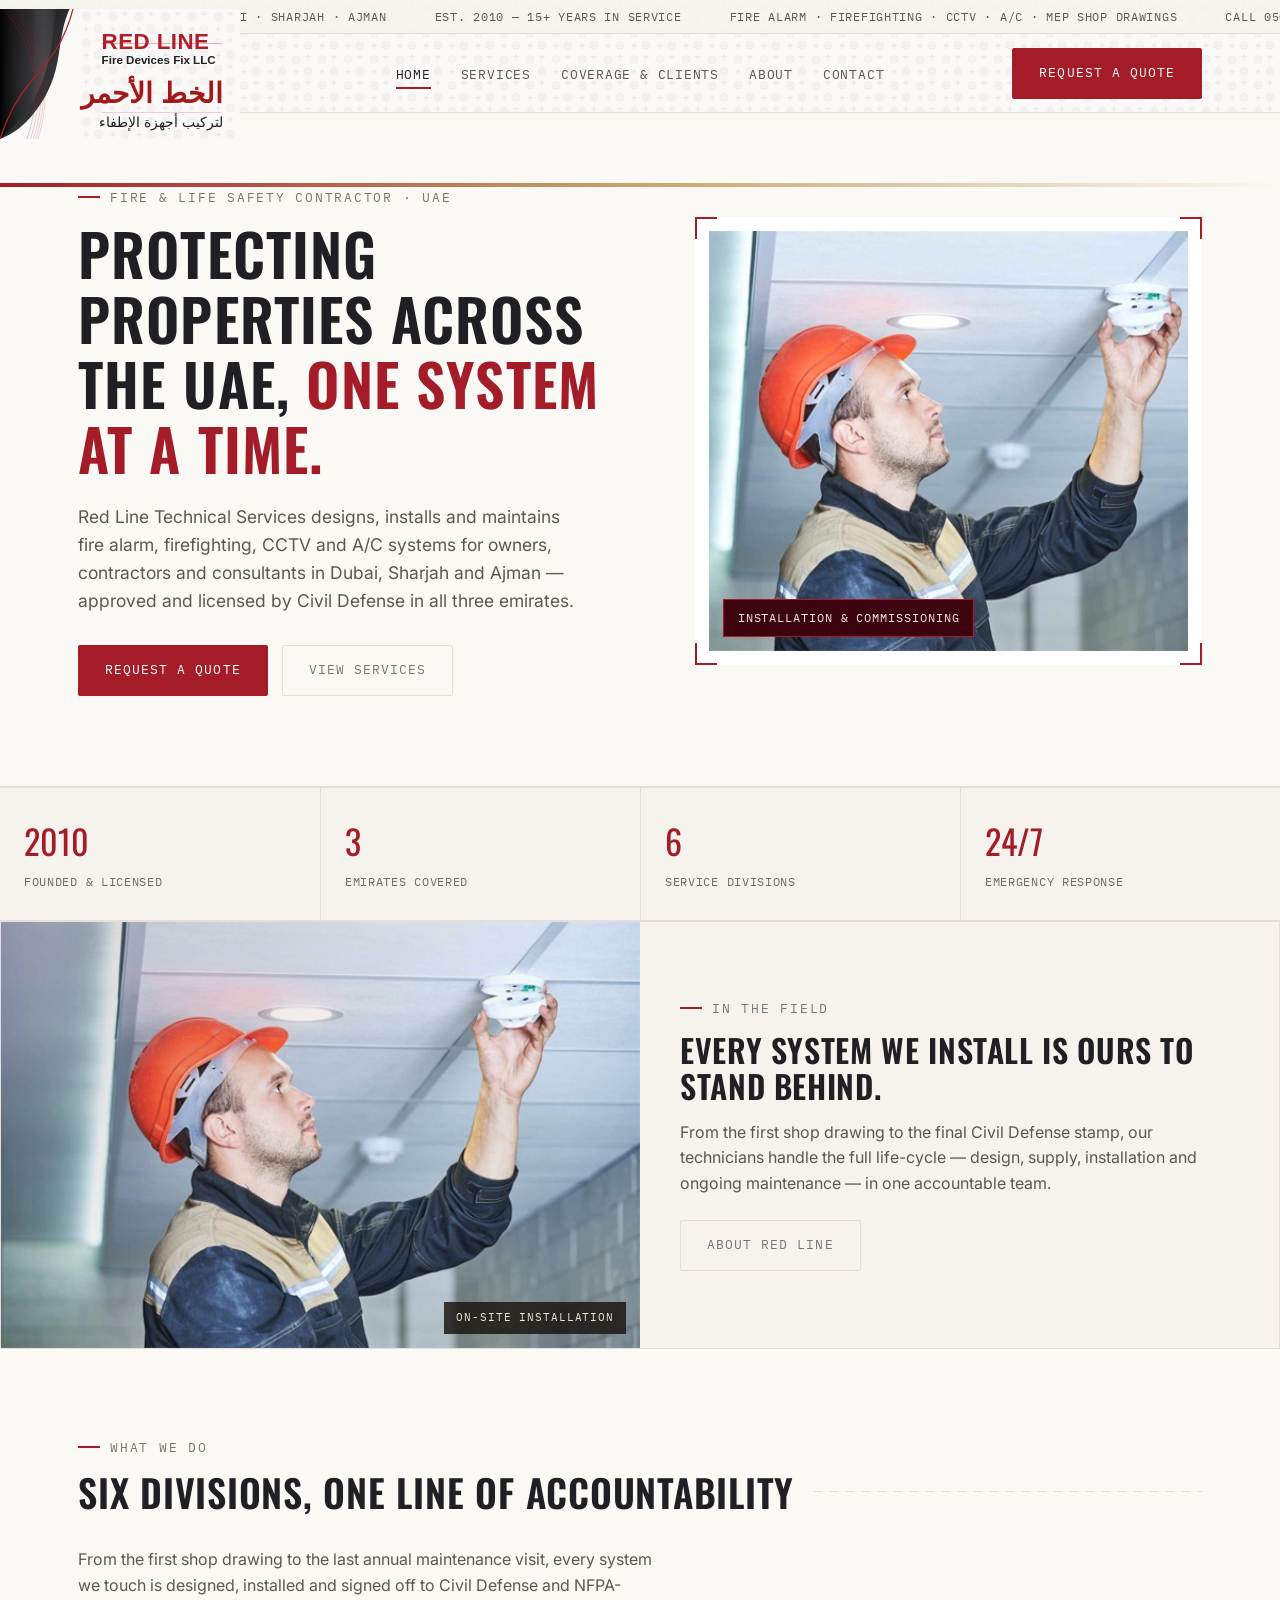
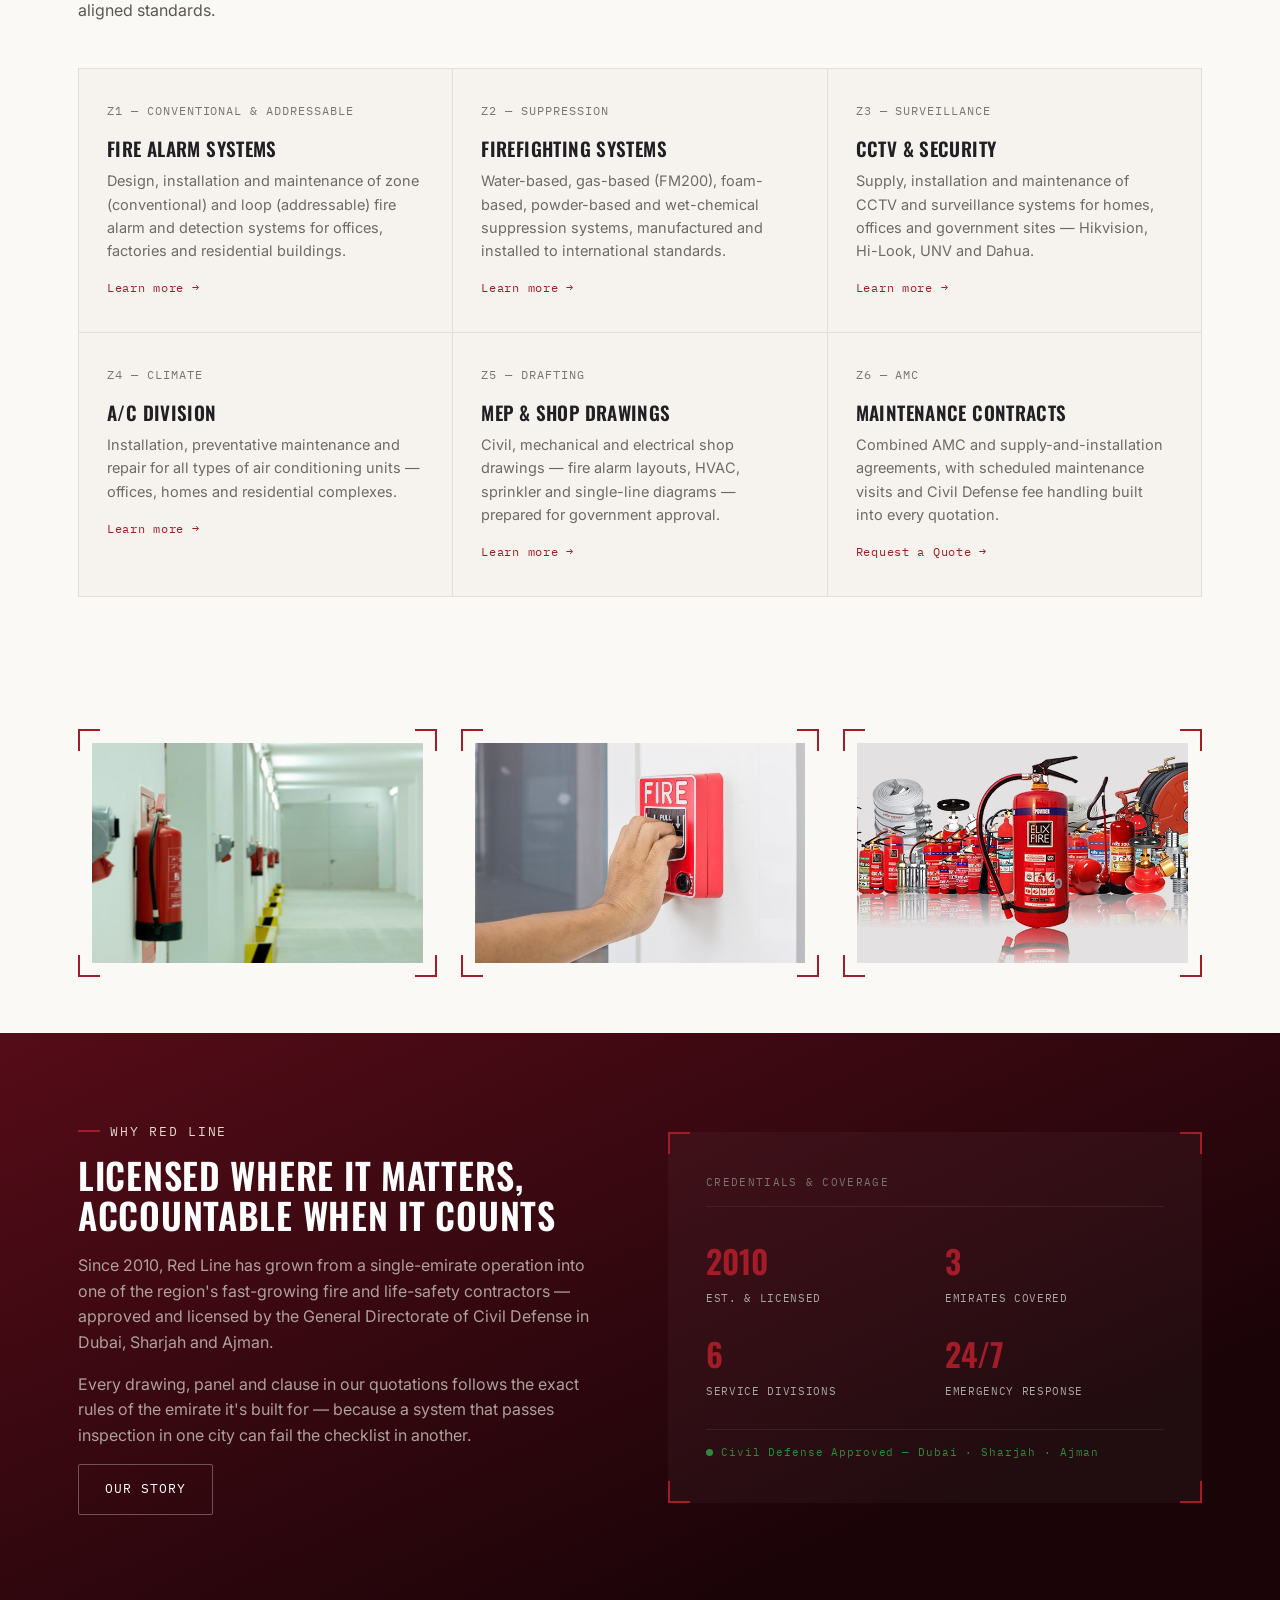
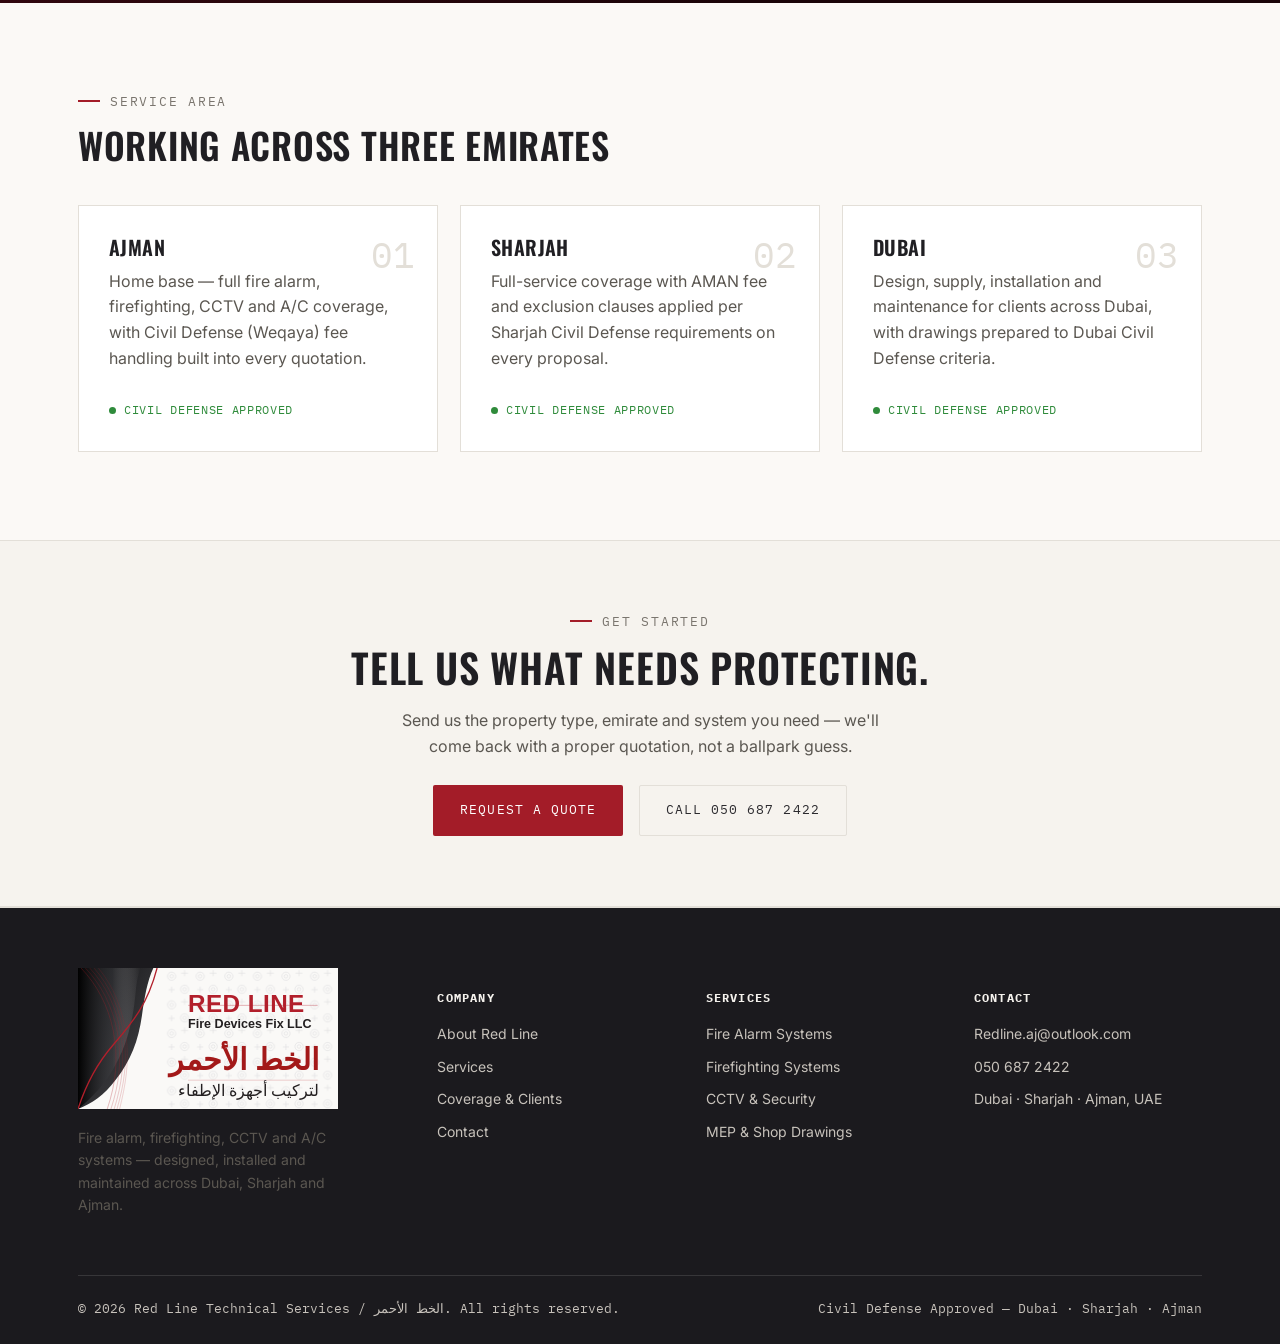
==== index.html @ 27039fe1 "Separate logo from centered header container Co-authored-by: muadamohd-code <228262912+muadamohd-cod" ====
<!DOCTYPE html>
<html lang="en">
<head>
<meta charset="UTF-8">
<meta name="viewport" content="width=device-width, initial-scale=1.0">
<title>Red Line Technical Services — Fire Alarm, Firefighting, CCTV &amp; A/C | Dubai · Sharjah · Ajman</title>
<meta name="description" content="Red Line Technical Services designs, installs and maintains fire alarm, firefighting, CCTV and A/C systems across Dubai, Sharjah and Ajman. Civil Defense approved and licensed.">
<link rel="icon" type="image/png" href="assets/img/flame.png">
<link rel="preconnect" href="https://fonts.googleapis.com">
<link href="https://fonts.googleapis.com/css2?family=Oswald:wght@500;600;700&family=Inter:wght@400;500;600&family=IBM+Plex+Mono:wght@400;500&display=swap" rel="stylesheet">
<link rel="stylesheet" href="assets/css/style.css">
</head>
<body>

<header class="site-header">
  <div class="status-bar">
    <div class="status-inner">
      <span><span class="dot"></span>CIVIL DEFENSE APPROVED — DUBAI · SHARJAH · AJMAN</span>
      <span>EST. 2010 — 15+ YEARS IN SERVICE</span>
      <span>FIRE ALARM · FIREFIGHTING · CCTV · A/C · MEP SHOP DRAWINGS</span>
      <span>CALL 050 687 2422 FOR EMERGENCY SERVICE</span>
      <span><span class="dot"></span>CIVIL DEFENSE APPROVED — DUBAI · SHARJAH · AJMAN</span>
      <span>EST. 2010 — 15+ YEARS IN SERVICE</span>
      <span>FIRE ALARM · FIREFIGHTING · CCTV · A/C · MEP SHOP DRAWINGS</span>
      <span>CALL 050 687 2422 FOR EMERGENCY SERVICE</span>
    </div>
  </div>
  <div class="nav-row">
    <a href="index.html" class="brand" aria-label="Red Line Fire Devices Fix LLC">
      <img src="assets/img/brand-theme.svg" alt="Red Line Fire Devices Fix LLC logo">
    </a>
    <div class="nav-inner">
      <nav class="main-nav">
        <ul>
          <li><a href="index.html" class="active">Home</a></li>
          <li><a href="services.html">Services</a></li>
          <li><a href="projects.html">Coverage &amp; Clients</a></li>
          <li><a href="about.html">About</a></li>
          <li><a href="contact.html">Contact</a></li>
        </ul>
      </nav>
      <div class="nav-cta">
        <a href="contact.html" class="btn btn-primary">Request a Quote</a>
        <button class="nav-toggle" aria-label="Menu"><span></span><span></span><span></span></button>
      </div>
    </div>
  </div>
</header>

<section class="hero">
  <div class="frame-accent-top"></div>
  <div class="container hero-grid">
    <div data-reveal>
      <div class="eyebrow">Fire &amp; Life Safety Contractor · UAE</div>
      <h1>Protecting properties across the UAE, <em>one system at a time.</em></h1>
      <p class="lead">Red Line Technical Services designs, installs and maintains fire alarm, firefighting, CCTV and A/C systems for owners, contractors and consultants in Dubai, Sharjah and Ajman — approved and licensed by Civil Defense in all three emirates.</p>
      <div class="hero-actions">
        <a href="contact.html" class="btn btn-primary">Request a Quote</a>
        <a href="services.html" class="btn btn-line">View Services</a>
      </div>
    </div>
    <div class="hero-figure-wrap" data-reveal>
      <div class="blueprint hero-figure">
        <span class="bp-tr"></span><span class="bp-bl"></span>
        <img src="assets/img/hero-install.jpg" alt="Red Line technician installing a fire alarm system">
        <span class="hero-tag">INSTALLATION &amp; COMMISSIONING</span>
      </div>
    </div>
  </div>
</section>

<div class="stat-strip">
  <div><span class="stat-num">2010</span><span class="stat-label">Founded &amp; Licensed</span></div>
  <div><span class="stat-num">3</span><span class="stat-label">Emirates Covered</span></div>
  <div><span class="stat-num">6</span><span class="stat-label">Service Divisions</span></div>
  <div><span class="stat-num">24/7</span><span class="stat-label">Emergency Response</span></div>
</div>

<!-- Premium photo strip: installation in the field -->
<div class="premium-split" data-reveal>
  <div class="premium-split-img">
    <img src="assets/img/hero-install.jpg" alt="Red Line technician installing fire detection equipment on site">
    <span class="corner-tag">On-site Installation</span>
  </div>
  <div class="premium-split-body">
    <div class="eyebrow">In the Field</div>
    <h2 style="font-size:clamp(22px,2.8vw,32px);">Every system we install is ours to stand behind.</h2>
    <p>From the first shop drawing to the final Civil Defense stamp, our technicians handle the full life-cycle — design, supply, installation and ongoing maintenance — in one accountable team.</p>
    <a href="about.html" class="btn btn-line" style="align-self:flex-start;margin-top:8px;">About Red Line</a>
  </div>
</div>

<section class="section">
  <div class="container">
    <div class="eyebrow">What We Do</div>
    <div class="ruled-head">
      <h2 style="font-size:clamp(26px,3.2vw,38px);">Six divisions, one line of accountability</h2>
      <div class="rule"></div>
    </div>
    <p style="max-width:58ch;font-size:16px;">From the first shop drawing to the last annual maintenance visit, every system we touch is designed, installed and signed off to Civil Defense and NFPA-aligned standards.</p>

    <div class="zone-grid">
      <div class="zone-card" data-reveal>
        <span class="zone-id">Z1 — CONVENTIONAL &amp; ADDRESSABLE</span>
        <h3>Fire Alarm Systems</h3>
        <p>Design, installation and maintenance of zone (conventional) and loop (addressable) fire alarm and detection systems for offices, factories and residential buildings.</p>
        <a href="services.html#fire-alarm" class="zone-link">Learn more →</a>
      </div>
      <div class="zone-card" data-reveal>
        <span class="zone-id">Z2 — SUPPRESSION</span>
        <h3>Firefighting Systems</h3>
        <p>Water-based, gas-based (FM200), foam-based, powder-based and wet-chemical suppression systems, manufactured and installed to international standards.</p>
        <a href="services.html#firefighting" class="zone-link">Learn more →</a>
      </div>
      <div class="zone-card" data-reveal>
        <span class="zone-id">Z3 — SURVEILLANCE</span>
        <h3>CCTV &amp; Security</h3>
        <p>Supply, installation and maintenance of CCTV and surveillance systems for homes, offices and government sites — Hikvision, Hi-Look, UNV and Dahua.</p>
        <a href="services.html#cctv" class="zone-link">Learn more →</a>
      </div>
      <div class="zone-card" data-reveal>
        <span class="zone-id">Z4 — CLIMATE</span>
        <h3>A/C Division</h3>
        <p>Installation, preventative maintenance and repair for all types of air conditioning units — offices, homes and residential complexes.</p>
        <a href="services.html#ac" class="zone-link">Learn more →</a>
      </div>
      <div class="zone-card" data-reveal>
        <span class="zone-id">Z5 — DRAFTING</span>
        <h3>MEP &amp; Shop Drawings</h3>
        <p>Civil, mechanical and electrical shop drawings — fire alarm layouts, HVAC, sprinkler and single-line diagrams — prepared for government approval.</p>
        <a href="services.html#mep" class="zone-link">Learn more →</a>
      </div>
      <div class="zone-card" data-reveal>
        <span class="zone-id">Z6 — AMC</span>
        <h3>Maintenance Contracts</h3>
        <p>Combined AMC and supply-and-installation agreements, with scheduled maintenance visits and Civil Defense fee handling built into every quotation.</p>
        <a href="contact.html" class="zone-link">Request a Quote →</a>
      </div>
    </div>
  </div>
</section>

<section class="section section-tight" style="padding-top:0;">
  <div class="container">
    <div class="vis-strip">
      <div class="blueprint" data-reveal>
        <span class="bp-tr"></span><span class="bp-bl"></span>
        <img src="assets/img/corridor.jpg" alt="Building corridor with installed fire safety systems">
      </div>
      <div class="blueprint" data-reveal>
        <span class="bp-tr"></span><span class="bp-bl"></span>
        <img src="assets/img/callpoint.jpg" alt="Manual call point installed on wall">
      </div>
      <div class="blueprint" data-reveal>
        <span class="bp-tr"></span><span class="bp-bl"></span>
        <img src="assets/img/equipment-lineup.jpg" alt="Fire safety equipment lineup ready for installation">
      </div>
    </div>
  </div>
</section>

<section class="section section-maroon">
  <div class="container">
    <div style="display:grid;grid-template-columns:1fr 1fr;gap:56px;align-items:center;">
      <div data-reveal>
        <div class="eyebrow" style="color:var(--silver-on-dark);">Why Red Line</div>
        <h2 style="color:#fff;font-size:clamp(26px,3.2vw,36px);">Licensed where it matters, accountable when it counts</h2>
        <p>Since 2010, Red Line has grown from a single-emirate operation into one of the region's fast-growing fire and life-safety contractors — approved and licensed by the General Directorate of Civil Defense in Dubai, Sharjah and Ajman.</p>
        <p>Every drawing, panel and clause in our quotations follows the exact rules of the emirate it's built for — because a system that passes inspection in one city can fail the checklist in another.</p>
        <a href="about.html" class="btn btn-ghost">Our Story</a>
      </div>
      <div class="blueprint" data-reveal style="background:rgba(255,255,255,.03);">
        <span class="bp-tr"></span><span class="bp-bl"></span>
        <div style="padding:28px 24px;">
          <div style="font-family:var(--mono);font-size:11px;letter-spacing:.12em;color:var(--silver);text-transform:uppercase;margin-bottom:28px;border-bottom:1px solid rgba(255,255,255,.08);padding-bottom:14px;">Credentials &amp; Coverage</div>
          <div style="display:grid;grid-template-columns:1fr 1fr;gap:20px;">
            <div>
              <div style="font-family:var(--display);font-size:32px;color:var(--red);font-weight:600;">2010</div>
              <div style="font-family:var(--mono);font-size:11px;letter-spacing:.06em;color:var(--grey-light);text-transform:uppercase;margin-top:4px;">Est. &amp; Licensed</div>
            </div>
            <div>
              <div style="font-family:var(--display);font-size:32px;color:var(--red);font-weight:600;">3</div>
              <div style="font-family:var(--mono);font-size:11px;letter-spacing:.06em;color:var(--grey-light);text-transform:uppercase;margin-top:4px;">Emirates Covered</div>
            </div>
            <div>
              <div style="font-family:var(--display);font-size:32px;color:var(--red);font-weight:600;">6</div>
              <div style="font-family:var(--mono);font-size:11px;letter-spacing:.06em;color:var(--grey-light);text-transform:uppercase;margin-top:4px;">Service Divisions</div>
            </div>
            <div>
              <div style="font-family:var(--display);font-size:32px;color:var(--red);font-weight:600;">24/7</div>
              <div style="font-family:var(--mono);font-size:11px;letter-spacing:.06em;color:var(--grey-light);text-transform:uppercase;margin-top:4px;">Emergency Response</div>
            </div>
          </div>
          <div style="margin-top:28px;padding-top:14px;border-top:1px solid rgba(255,255,255,.08);">
            <div style="font-family:var(--mono);font-size:11px;letter-spacing:.08em;color:var(--ok);display:flex;align-items:center;gap:8px;"><span style="width:7px;height:7px;background:var(--ok);border-radius:50%;display:inline-block;"></span>Civil Defense Approved — Dubai · Sharjah · Ajman</div>
          </div>
        </div>
      </div>
    </div>
  </div>
</section>

<section class="section">
  <div class="container">
    <div class="eyebrow">Service Area</div>
    <h2 style="font-size:clamp(26px,3.2vw,36px);">Working across three emirates</h2>
    <div class="coverage-grid">
      <div class="coverage-card" data-reveal>
        <span class="em-code">01</span>
        <h3>Ajman</h3>
        <p>Home base — full fire alarm, firefighting, CCTV and A/C coverage, with Civil Defense (Weqaya) fee handling built into every quotation.</p>
        <span class="badge-ok">Civil Defense Approved</span>
      </div>
      <div class="coverage-card" data-reveal>
        <span class="em-code">02</span>
        <h3>Sharjah</h3>
        <p>Full-service coverage with AMAN fee and exclusion clauses applied per Sharjah Civil Defense requirements on every proposal.</p>
        <span class="badge-ok">Civil Defense Approved</span>
      </div>
      <div class="coverage-card" data-reveal>
        <span class="em-code">03</span>
        <h3>Dubai</h3>
        <p>Design, supply, installation and maintenance for clients across Dubai, with drawings prepared to Dubai Civil Defense criteria.</p>
        <span class="badge-ok">Civil Defense Approved</span>
      </div>
    </div>
  </div>
</section>

<section class="cta-band section-dark">
  <div class="container">
    <div class="eyebrow" style="justify-content:center;">Get Started</div>
    <h2>Tell us what needs protecting.</h2>
    <p style="max-width:52ch;margin:0 auto;">Send us the property type, emirate and system you need — we'll come back with a proper quotation, not a ballpark guess.</p>
    <div class="btn-row">
      <a href="contact.html" class="btn btn-primary">Request a Quote</a>
      <a href="tel:0506872422" class="btn btn-ghost">Call 050 687 2422</a>
    </div>
  </div>
</section>

<footer class="site-footer">
  <div class="container">
    <div class="footer-grid">
      <div>
        <div class="footer-brand">
          <img src="assets/img/brand-theme.svg" alt="Red Line Fire Devices Fix LLC logo">
        </div>
        <p style="font-size:14px;max-width:32ch;">Fire alarm, firefighting, CCTV and A/C systems — designed, installed and maintained across Dubai, Sharjah and Ajman.</p>
      </div>
      <div>
        <h5>Company</h5>
        <ul>
          <li><a href="about.html">About Red Line</a></li>
          <li><a href="services.html">Services</a></li>
          <li><a href="projects.html">Coverage &amp; Clients</a></li>
          <li><a href="contact.html">Contact</a></li>
        </ul>
      </div>
      <div>
        <h5>Services</h5>
        <ul>
          <li><a href="services.html#fire-alarm">Fire Alarm Systems</a></li>
          <li><a href="services.html#firefighting">Firefighting Systems</a></li>
          <li><a href="services.html#cctv">CCTV &amp; Security</a></li>
          <li><a href="services.html#mep">MEP &amp; Shop Drawings</a></li>
        </ul>
      </div>
      <div>
        <h5>Contact</h5>
        <ul>
          <li><a href="mailto:Redline.aj@outlook.com">Redline.aj@outlook.com</a></li>
          <li><a href="tel:0506872422">050 687 2422</a></li>
          <li>Dubai · Sharjah · Ajman, UAE</li>
        </ul>
      </div>
    </div>
    <div class="footer-bottom">
      <span>© 2026 Red Line Technical Services / الخط الأحمر. All rights reserved.</span>
      <span>Civil Defense Approved — Dubai · Sharjah · Ajman</span>
    </div>
  </div>
</footer>

<script src="assets/js/main.js"></script>
</body>
</html>
---- assets/css/style.css ----
/* ============================================================
   RED LINE — Technical Services
   Design tokens — Bright pearl-white / soft silver / maroon accent theme
   ============================================================ */
:root{
  --red:        #A31C28;
  --red-dark:   #7A1420;
  --maroon:     #3D0410;
  --charcoal:   #1B1A1E;
  --pearl:      #FBF9F6;
  --paper:      #F6F3EE;
  --paper-2:    #FFFFFF;
  --grey:       #6E6A65;
  --grey-light: #A8A8A8;
  --line:       #E3DFD8;
  --ok:         #2F8B3B;
  --silver:     #7A756E;
  --silver-light:#201F23;
  --silver-on-dark:#E3D9CC;
  --gold:       #C9A66B;
  --text:       #2B2A2E;
  --text-muted: #5B5751;
  --footer-text:#C7C2BB;
  --footer-text-strong:#F4F1EC;

  --display: 'Oswald', 'Arial Narrow', sans-serif;
  --body:    'Inter', -apple-system, 'Segoe UI', sans-serif;
  --mono:    'IBM Plex Mono', 'Courier New', monospace;

  --container: 1180px;
  --radius: 2px;
}

*,*::before,*::after{ box-sizing:border-box; }
html{ scroll-behavior:smooth; }
body{
  margin:0;
  background:var(--pearl);
  color:var(--text);
  font-family:var(--body);
  font-size:16px;
  line-height:1.6;
  -webkit-font-smoothing:antialiased;
}
img{ max-width:100%; display:block; }
a{ color:inherit; text-decoration:none; }
ul{ margin:0; padding:0; list-style:none; }
h1,h2,h3,h4{
  font-family:var(--display);
  font-weight:600;
  text-transform:uppercase;
  letter-spacing:0.02em;
  line-height:1.12;
  margin:0 0 .5em;
  color:var(--silver-light);
}
p{ margin:0 0 1em; color:var(--text-muted); }
.container{ max-width:var(--container); margin:0 auto; padding:0 28px; }

/* -------- utility -------- */
.eyebrow{
  font-family:var(--mono);
  font-size:12.5px;
  letter-spacing:.14em;
  text-transform:uppercase;
  color:var(--silver);
  display:flex;
  align-items:center;
  gap:10px;
  margin-bottom:14px;
}
.eyebrow::before{
  content:'';
  width:22px; height:2px;
  background:var(--red);
  display:inline-block;
}
.section{ padding:88px 0; }
.section-tight{ padding:56px 0; }
.section-dark{ background:var(--paper); color:var(--text); border-top:1px solid var(--line); border-bottom:1px solid var(--line); }
.section-dark p{ color:var(--text-muted); }
.section-dark h2, .section-dark h3{ color:var(--silver-light); }
.section-maroon{ background: linear-gradient(155deg, #550C18, #1A0408 78%); color:var(--footer-text); }
.section-maroon p{ color:var(--footer-text); opacity:.82; }
.section-maroon h2{ color:#fff; }
.section-maroon .eyebrow{ color:var(--silver-on-dark); }

.btn{
  display:inline-flex;
  align-items:center;
  gap:10px;
  font-family:var(--mono);
  font-size:13px;
  letter-spacing:.08em;
  text-transform:uppercase;
  padding:14px 26px;
  border:1px solid transparent;
  border-radius:var(--radius);
  cursor:pointer;
  transition:transform .15s ease, background .2s ease, color .2s ease, border-color .2s ease;
}
.btn:hover{ transform:translateY(-2px); }
.btn-primary{ background:var(--red); color:#fff; }
.btn-primary:hover{ background:var(--red-dark); }
.btn-ghost{ border-color:var(--line); color:var(--text); }
.btn-ghost:hover{ border-color:var(--silver); color:var(--red); }
.section-maroon .btn-ghost{ border-color:rgba(255,255,255,.3); color:#fff; }
.section-maroon .btn-ghost:hover{ border-color:var(--silver-on-dark); color:var(--silver-on-dark); }
.btn-line{ border-color:var(--line); color:var(--silver); }
.btn-line:hover{ border-color:var(--red); color:var(--red); }
.btn-block{ width:100%; justify-content:center; }

/* corner-bracket "blueprint" frame, used on photos and cards */
.blueprint{
  position:relative;
  padding:14px;
}
.blueprint::before,.blueprint::after,
.blueprint .bp-tr,.blueprint .bp-bl{
  content:'';
  position:absolute;
  width:22px; height:22px;
  border:2px solid var(--red);
}
.blueprint::before{ top:0; left:0; border-right:none; border-bottom:none; }
.blueprint .bp-tr{ top:0; right:0; border-left:none; border-bottom:none; }
.blueprint .bp-bl{ bottom:0; left:0; border-right:none; border-top:none; }
.blueprint::after{ bottom:0; right:0; border-left:none; border-top:none; }

/* ============================================================
   HEADER + STATUS TICKER (signature element)
   ============================================================ */
.site-header{
  position:sticky; top:0; z-index:50;
  background-color:#FAF9F7;
  background-image:url('../img/header-pattern.svg');
  background-position:top center;
  background-repeat:repeat;
  background-size:26px 26px;
  box-shadow:inset 0 -1px 0 var(--line);
}
/* note: intentionally no backdrop-filter here — it creates a new
   containing block for fixed-position descendants (the mobile nav
   panel), which breaks its full-height positioning on small screens */
.nav-row{
  position:relative;
  padding:14px 0;
}
.brand{
  display:flex; align-items:center; flex:0 0 auto;
  position:absolute; left:0; top:50%; transform:translateY(-50%);
}
.nav-inner{
  display:grid; grid-template-columns:1fr auto 1fr; align-items:center;
  gap:28px; padding:0 28px; max-width:var(--container); margin:0 auto;
}
.main-nav{ grid-column:2; justify-self:center; }
.brand img{ width:min(240px, 24vw); min-width:180px; height:auto; }

.main-nav ul{ display:flex; gap:30px; }
.main-nav a{
  font-family:var(--mono); font-size:13px; letter-spacing:.06em; text-transform:uppercase;
  color:var(--text-muted); position:relative; padding:6px 0;
}
.main-nav a::after{
  content:''; position:absolute; left:0; bottom:0; height:2px; width:0;
  background:var(--red); transition:width .2s ease;
}
.main-nav a:hover::after, .main-nav a.active::after{ width:100%; }
.main-nav a:hover{ color:var(--silver-light); }
.main-nav a.active{ color:var(--silver-light); }

.nav-cta{ display:flex; align-items:center; gap:18px; grid-column:3; justify-self:end; }
.nav-toggle{ display:none; background:none; border:none; cursor:pointer; padding:6px; }
.nav-toggle span{ display:block; width:24px; height:2px; background:var(--silver); margin:5px 0; }

/* status ticker: mimics an FACP panel readout */
.status-bar{
  background:rgba(246,243,238,.82); color:var(--text-muted);
  font-family:var(--mono); font-size:12px; letter-spacing:.06em;
  overflow:hidden; white-space:nowrap; position:relative;
  border-bottom:1px solid var(--line);
}
.status-bar .status-inner{
  display:inline-flex; align-items:center; gap:48px;
  padding:7px 0; animation:ticker 32s linear infinite;
}
.status-bar .dot{
  width:7px; height:7px; border-radius:50%; background:#3EDB63;
  display:inline-block; margin-right:9px;
  box-shadow:0 0 6px #3EDB63;
  animation:blink 2.2s ease-in-out infinite;
}
@keyframes blink{ 0%,100%{ opacity:1;} 50%{ opacity:.25;} }
@keyframes ticker{ 0%{ transform:translateX(0);} 100%{ transform:translateX(-50%);} }

/* ============================================================
   HERO
   ============================================================ */
.hero{ padding:70px 0 90px; background:var(--pearl); border-bottom:1px solid var(--line); }
.hero-grid{
  display:grid; grid-template-columns:1.05fr .95fr; gap:56px; align-items:center;
}
.hero h1{
  font-size:clamp(34px,4.6vw,58px);
  margin-bottom:22px;
  color:var(--silver-light);
}
.hero h1 em{ font-style:normal; color:var(--red); }
.hero .lead{ font-size:17.5px; max-width:46ch; color:var(--text-muted); }
.hero-actions{ display:flex; gap:14px; margin-top:30px; flex-wrap:wrap; }
.hero-figure img{ width:100%; height:420px; object-fit:cover; }
.hero-figure{ background:var(--paper-2); }
.hero-tag{
  position:absolute; left:28px; bottom:28px;
  background:var(--maroon); color:#F1E9DE;
  font-family:var(--mono); font-size:11.5px; letter-spacing:.08em;
  padding:9px 14px; border:1px solid var(--red);
}
.hero-figure-wrap{ position:relative; }
.hero-brand{
  background:linear-gradient(180deg, #1E1E1E, #161616);
  padding:20px;
}
.hero-brand img{
  width:100%;
  height:auto;
  max-height:420px;
  object-fit:contain;
}
.hero-brand .hero-tag{
  top:26px;
  bottom:auto;
}

/* stat strip */
.stat-strip{
  display:grid; grid-template-columns:repeat(4,1fr);
  border-top:1px solid var(--line); border-bottom:1px solid var(--line);
  background:var(--paper);
}
.stat-strip div{ padding:26px 24px; border-left:1px solid var(--line); }
.stat-strip div:first-child{ border-left:none; }
.stat-num{ font-family:var(--display); font-size:34px; color:var(--red); display:block; }
.stat-label{ font-family:var(--mono); font-size:11.5px; letter-spacing:.06em; text-transform:uppercase; color:var(--grey); }

/* ============================================================
   SERVICE / ZONE CARDS
   ============================================================ */
.zone-grid{
  display:grid; grid-template-columns:repeat(3,1fr); gap:1px;
  background:var(--line); border:1px solid var(--line); margin-top:44px;
}
.zone-card{
  background:var(--paper); padding:32px 28px; position:relative;
  transition:background .2s ease;
}
.zone-card:hover{ background:var(--paper-2); }
.zone-id{
  font-family:var(--mono); font-size:12px; color:var(--silver); letter-spacing:.08em;
  display:block; margin-bottom:18px;
}
.zone-card h3{ font-size:19px; margin-bottom:10px; color:var(--silver-light); }
.zone-card p{ font-size:14.5px; margin-bottom:0; color:var(--grey); }
.zone-card .zone-link{
  display:inline-flex; align-items:center; gap:6px; margin-top:16px;
  font-family:var(--mono); font-size:12px; letter-spacing:.06em; color:var(--red);
}

/* wiring connector look between sections */
.loop-divider{
  display:flex; align-items:center; gap:14px; margin:56px 0 28px;
}
.loop-divider .ln{ flex:1; height:1px; background:repeating-linear-gradient(90deg,var(--grey) 0 6px, transparent 6px 12px); }
.loop-divider span{ font-family:var(--mono); font-size:12px; letter-spacing:.1em; color:var(--grey); text-transform:uppercase; }

/* ============================================================
   PANELS / LISTS (services detail)
   ============================================================ */
.panel{
  border:1px solid var(--line); background:var(--paper-2); padding:36px;
  margin-bottom:22px;
}
.panel-head{ display:flex; justify-content:space-between; align-items:baseline; gap:20px; margin-bottom:18px; flex-wrap:wrap; }
.panel-head h3{ font-size:22px; margin:0; color:var(--silver-light); }
.panel-code{ font-family:var(--mono); font-size:12px; color:var(--grey); }
.tick-list li{
  position:relative; padding-left:26px; margin-bottom:10px; font-size:15px; color:var(--text-muted);
}
.tick-list li::before{
  content:''; position:absolute; left:0; top:7px; width:9px; height:9px; background:var(--red);
}
.pill-row{ display:flex; flex-wrap:wrap; gap:10px; margin-top:8px; }
.pill{
  font-family:var(--mono); font-size:12px; letter-spacing:.04em;
  border:1px solid var(--line); padding:7px 14px; color:var(--silver);
}

/* two-col split like the technician-notes convention (maintenance | new install) */
.split-two{ display:grid; grid-template-columns:1fr 1fr; gap:0; border:1px solid var(--line); }
.split-two > div{ padding:28px 30px; }
.split-two > div:first-child{ border-right:1px solid var(--line); background:var(--paper-2); }
.split-two h4{ font-size:15px; margin-bottom:12px; color:var(--silver-light); }

/* ============================================================
   CARDS — coverage / clients
   ============================================================ */
.coverage-grid{ display:grid; grid-template-columns:repeat(3,1fr); gap:22px; margin-top:40px; }
.coverage-card{
  background:var(--paper-2); border:1px solid var(--line); padding:30px; position:relative;
}
.coverage-card .em-code{ font-family:var(--mono); font-size:36px; color:var(--line); position:absolute; top:20px; right:22px; }
.coverage-card h3{ font-size:20px; color:var(--silver-light); }
.badge-ok{
  display:inline-flex; align-items:center; gap:8px; margin-top:14px;
  font-family:var(--mono); font-size:11.5px; color:var(--ok); text-transform:uppercase; letter-spacing:.06em;
}
.badge-ok::before{ content:''; width:7px; height:7px; background:var(--ok); border-radius:50%; }

.sector-grid{ display:grid; grid-template-columns:repeat(4,1fr); gap:16px; margin-top:36px; }
.sector-chip{
  border:1px solid var(--line); background:var(--paper-2); padding:20px 18px; text-align:center;
  font-family:var(--mono); font-size:13px; letter-spacing:.03em;
  color:var(--silver);
}

/* ============================================================
   TIMELINE (about)
   ============================================================ */
.timeline{ position:relative; margin-top:50px; padding-left:34px; border-left:2px solid var(--line); }
.timeline-item{ position:relative; padding-bottom:44px; }
.timeline-item:last-child{ padding-bottom:0; }
.timeline-item::before{
  content:''; position:absolute; left:-41px; top:2px; width:14px; height:14px;
  background:var(--red); border:3px solid var(--pearl); box-shadow:0 0 0 2px var(--red);
}
.timeline-year{ font-family:var(--mono); color:var(--red); font-size:13px; letter-spacing:.08em; }
.timeline-item h4{ font-size:18px; margin:6px 0 8px; color:var(--silver-light); }

/* ============================================================
   FORM (contact / quote request)
   ============================================================ */
.quote-wrap{ display:grid; grid-template-columns:.95fr 1.15fr; gap:0; border:1px solid var(--line); background:var(--paper); }
.quote-info{ background:var(--paper-2); color:var(--text); padding:44px 40px; border-right:1px solid var(--line); }
.quote-info h3{ color:var(--silver-light); font-size:20px; }
.quote-info p{ color:var(--text-muted); font-size:14.5px; }
.info-line{ display:flex; gap:14px; align-items:flex-start; margin-top:22px; font-size:14.5px; }
.info-line .k{ font-family:var(--mono); color:var(--silver); font-size:12px; min-width:88px; text-transform:uppercase; letter-spacing:.05em; padding-top:2px; }
.quote-form{ padding:44px 44px; }
.form-row{ display:grid; grid-template-columns:1fr 1fr; gap:18px; }
.field{ margin-bottom:18px; }
.field label{
  display:block; font-family:var(--mono); font-size:11.5px; letter-spacing:.06em;
  text-transform:uppercase; color:var(--grey); margin-bottom:8px;
}
.field input, .field select, .field textarea{
  width:100%; border:1px solid var(--line); background:var(--paper-2);
  padding:12px 14px; font-family:var(--body); font-size:14.5px; color:var(--silver-light);
  border-radius:var(--radius);
}
.field input::placeholder, .field textarea::placeholder{ color:var(--grey); }
.field input:focus, .field select:focus, .field textarea:focus{
  outline:none; border-color:var(--red);
}
.field textarea{ resize:vertical; min-height:110px; }
.field select option{ background:var(--paper-2); color:var(--silver-light); }
.checkbox-grid{ display:grid; grid-template-columns:1fr 1fr; gap:10px; margin-bottom:22px; }
.checkbox-grid label{
  display:flex; align-items:center; gap:9px; font-size:14px; text-transform:none;
  font-family:var(--body); color:var(--text-muted); letter-spacing:0;
  border:1px solid var(--line); padding:10px 12px; cursor:pointer;
}
.checkbox-grid label:hover{ border-color:var(--grey); }
.checkbox-grid input{ width:auto; accent-color:var(--red); }
.form-note{ font-size:12.5px; color:var(--grey); margin-top:14px; }
#formStatus{ font-family:var(--mono); font-size:13px; margin-top:14px; display:none; }

/* ============================================================
   CTA BAND
   ============================================================ */
.cta-band{ text-align:center; padding:70px 0; }
.cta-band h2{ font-size:clamp(26px,3.4vw,40px); margin-bottom:18px; color:var(--silver-light); }
.cta-band .btn-row{ display:flex; gap:16px; justify-content:center; margin-top:26px; flex-wrap:wrap; }

/* ============================================================
   FOOTER
   ============================================================ */
.site-footer{ background:var(--charcoal); color:var(--footer-text); padding:60px 0 26px; border-top:1px solid var(--line); }
.footer-grid{ display:grid; grid-template-columns:1.4fr 1fr 1fr 1fr; gap:40px; }
.footer-grid h5{
  color:var(--footer-text-strong); font-family:var(--mono); font-size:12px; letter-spacing:.1em; text-transform:uppercase; margin-bottom:16px;
}
.footer-grid li{ margin-bottom:10px; font-size:14px; }
.footer-grid a:hover{ color:#fff; }
.footer-brand{ margin-bottom:18px; }
.footer-brand img{ width:min(260px, 100%); height:auto; }
.footer-bottom{
  border-top:1px solid rgba(255,255,255,.12); margin-top:44px; padding-top:22px;
  display:flex; justify-content:space-between; font-size:12.5px; color:var(--footer-text); flex-wrap:wrap; gap:10px;
  font-family:var(--mono);
}

/* ============================================================
   PAGE HEADER (inner pages)
   ============================================================ */
.page-head{ padding:56px 0 44px; border-bottom:1px solid var(--line); background:var(--paper); }
.page-head h1{ font-size:clamp(30px,4vw,46px); color:var(--silver-light); }
.crumb{ font-family:var(--mono); font-size:12px; color:var(--grey); letter-spacing:.05em; margin-bottom:16px; }
.crumb span{ color:var(--red); }

/* ============================================================
   PREMIUM FRAMING — inspired by strong contrast + angled composition
   ============================================================ */

/* Angled diagonal band — maroon accent separator */
.diagonal-band{
  position:relative;
  overflow:hidden;
  background:var(--charcoal);
  padding:0;
}
.diagonal-band::before{
  content:'';
  position:absolute;
  inset:0;
  background:linear-gradient(165deg, var(--maroon) 0%, #2b0709 55%, var(--charcoal) 100%);
  clip-path:polygon(0 0,100% 0,100% 72%,0 100%);
  z-index:0;
}
.diagonal-band > *{ position:relative; z-index:1; }

/* Framed accent strip — thin angled rule above a section */
.frame-accent-top{
  height:4px;
  background:linear-gradient(90deg, var(--red) 0%, var(--gold) 50%, transparent 100%);
  margin-bottom:0;
}

/* Diamond-style image frame */
.diamond-frame{
  position:relative;
  display:inline-block;
  width:100%;
}
.diamond-frame img{
  width:100%;
  display:block;
  clip-path:polygon(4% 0%, 100% 0%, 96% 100%, 0% 100%);
}
.diamond-frame::before,
.diamond-frame::after{
  content:'';
  position:absolute;
  width:28px; height:28px;
  border:2px solid var(--gold);
  z-index:2;
}
.diamond-frame::before{ top:-6px; left:10px; border-right:none; border-bottom:none; }
.diamond-frame::after{ bottom:-6px; right:10px; border-left:none; border-top:none; }

/* Photo + text side-by-side premium block */
.premium-split{
  display:grid;
  grid-template-columns:1fr 1fr;
  gap:0;
  align-items:stretch;
  border:1px solid var(--line);
  overflow:hidden;
}
.premium-split-img{
  position:relative;
  overflow:hidden;
  min-height:320px;
}
.premium-split-img img{
  width:100%; height:100%; object-fit:cover;
  display:block;
}
.premium-split-img::after{
  content:'';
  position:absolute;
  inset:0;
  background:linear-gradient(135deg, rgba(67,11,15,.18) 0%, transparent 60%);
}
.premium-split-body{
  padding:44px 40px;
  background:var(--paper);
  display:flex;
  flex-direction:column;
  justify-content:center;
}
.premium-split-body.dark{
  background:var(--charcoal);
  color:#EDE6D8;
}
.premium-split-body.dark p{ color:#C9C0AF; }
.premium-split-body.dark h2,.premium-split-body.dark h3{ color:#F6F2E9; }

/* Brochure service tile — used on services page */
.svc-tile{
  position:relative;
  overflow:hidden;
  border:1px solid var(--line);
  background:#fff;
}
.svc-tile-img{
  width:100%; height:200px; object-fit:cover; display:block;
}
.svc-tile-body{ padding:26px 28px; }
.svc-tile::before{
  content:'';
  position:absolute;
  top:0; left:0; right:0;
  height:3px;
  background:linear-gradient(90deg, var(--red), var(--gold));
  z-index:1;
}

/* Inset label tag (corner badge) */
.corner-tag{
  position:absolute;
  bottom:14px; right:14px;
  background:rgba(24,19,15,.82);
  color:#EDE6D8;
  font-family:var(--mono); font-size:11px; letter-spacing:.08em;
  padding:7px 12px;
  text-transform:uppercase;
  z-index:2;
}

/* Horizontal ruled header row for sections */
.ruled-head{
  display:flex; align-items:center; gap:20px; margin-bottom:34px;
}
.ruled-head h2{ margin:0; flex:0 0 auto; }
.ruled-head .rule{
  flex:1;
  height:1px;
  background:repeating-linear-gradient(90deg, var(--line) 0 8px, transparent 8px 16px);
}

/* Quote/contact map embed wrapper */
.map-embed{
  border-radius:2px;
  overflow:hidden;
  border:1px solid var(--line);
  line-height:0;
  margin-top:28px;
}
.map-embed iframe{
  display:block;
  width:100%;
  border:0;
}

/* ============================================================
   RESPONSIVE
   ============================================================ */
@media (max-width:980px){
  .site-header{ background-size:21px 21px; }
  .brand img{ width:190px; min-width:0; }
  .hero-grid{ grid-template-columns:1fr; }
  .stat-strip{ grid-template-columns:repeat(2,1fr); }
  .stat-strip div:nth-child(3){ border-left:none; }
  .zone-grid{ grid-template-columns:repeat(2,1fr); }
  .coverage-grid{ grid-template-columns:1fr; }
  .sector-grid{ grid-template-columns:repeat(2,1fr); }
  .quote-wrap{ grid-template-columns:1fr; }
  .footer-grid{ grid-template-columns:1fr 1fr; }
  .split-two{ grid-template-columns:1fr; }
  .split-two > div:first-child{ border-right:none; border-bottom:1px solid var(--line); }
  .premium-split{ grid-template-columns:1fr; }
}
@media (max-width:760px){
  .site-header{ background-size:17px 17px; }
  .brand img{ width:150px; }
  .main-nav{ position:fixed; inset:0 0 0 30%; top:73px; background:var(--paper); border-left:1px solid var(--line); transform:translateX(100%); transition:transform .25s ease; padding:30px; z-index:40; }
  .main-nav.open{ transform:translateX(0); }
  .main-nav ul{ flex-direction:column; gap:22px; }
  .nav-toggle{ display:block; }
  .nav-cta .btn-primary{ display:none; }
  .zone-grid{ grid-template-columns:1fr; }
  .form-row{ grid-template-columns:1fr; }
  .checkbox-grid{ grid-template-columns:1fr; }
  .quote-form, .quote-info{ padding:30px 26px; }
  .footer-grid{ grid-template-columns:1fr; }
  .sector-grid{ grid-template-columns:1fr; }
  .svc-grid-img{ grid-template-columns:1fr; }
  .vis-strip{ grid-template-columns:1fr; }
  .diamond-frame img{ clip-path:none; }
  .ruled-head .rule{ display:none; }
}

/* ============================================================
   VISUAL IMAGERY COMPONENTS
   ============================================================ */

/* Three-column image strip (used across multiple pages) */
.vis-strip{
  display:grid;
  grid-template-columns:repeat(3,1fr);
  gap:24px;
  margin-top:44px;
}
.vis-strip .blueprint img{
  width:100%;
  height:220px;
  object-fit:cover;
  display:block;
}

/* Two-column service section layout with side photo */
.svc-grid-img{
  display:grid;
  grid-template-columns:1.25fr .75fr;
  gap:56px;
  align-items:start;
}
.svc-grid-img .blueprint img{
  width:100%;
  height:360px;
  object-fit:cover;
}

/* Wide banner photo for section headers */
.section-banner{
  margin:36px 0 0;
  position:relative;
  overflow:hidden;
}
.section-banner img{
  width:100%;
  height:300px;
  object-fit:cover;
  display:block;
}
.section-banner .banner-caption{
  position:absolute;
  bottom:0; left:0; right:0;
  padding:18px 24px;
  background:linear-gradient(transparent, rgba(20,13,9,.72));
  font-family:var(--mono);
  font-size:12px;
  letter-spacing:.08em;
  text-transform:uppercase;
  color:rgba(255,255,255,.8);
}

/* Contact info panel — small thumbnail at bottom */
.info-photo{
  margin-top:28px;
  position:relative;
  overflow:hidden;
  border:1px solid rgba(255,255,255,.08);
}
.info-photo img{
  width:100%;
  height:160px;
  object-fit:cover;
  display:block;
  transition:transform .4s ease;
}
.info-photo:hover img{ transform:scale(1.03); }
.info-photo .info-photo-label{
  position:absolute;
  bottom:0; left:0; right:0;
  padding:10px 14px;
  background:linear-gradient(transparent, rgba(20,13,9,.75));
  font-family:var(--mono);
  font-size:11px;
  letter-spacing:.07em;
  text-transform:uppercase;
  color:rgba(255,255,255,.75);
}

@media (max-width:980px){
  .svc-grid-img{ grid-template-columns:1fr; }
  .vis-strip{ grid-template-columns:1fr 1fr; }
  .section-banner img{ height:220px; }
}
@media (max-width:760px){
  .vis-strip{ grid-template-columns:1fr; }
  .section-banner img{ height:180px; }
  .svc-grid-img .blueprint img{ height:240px; }
}
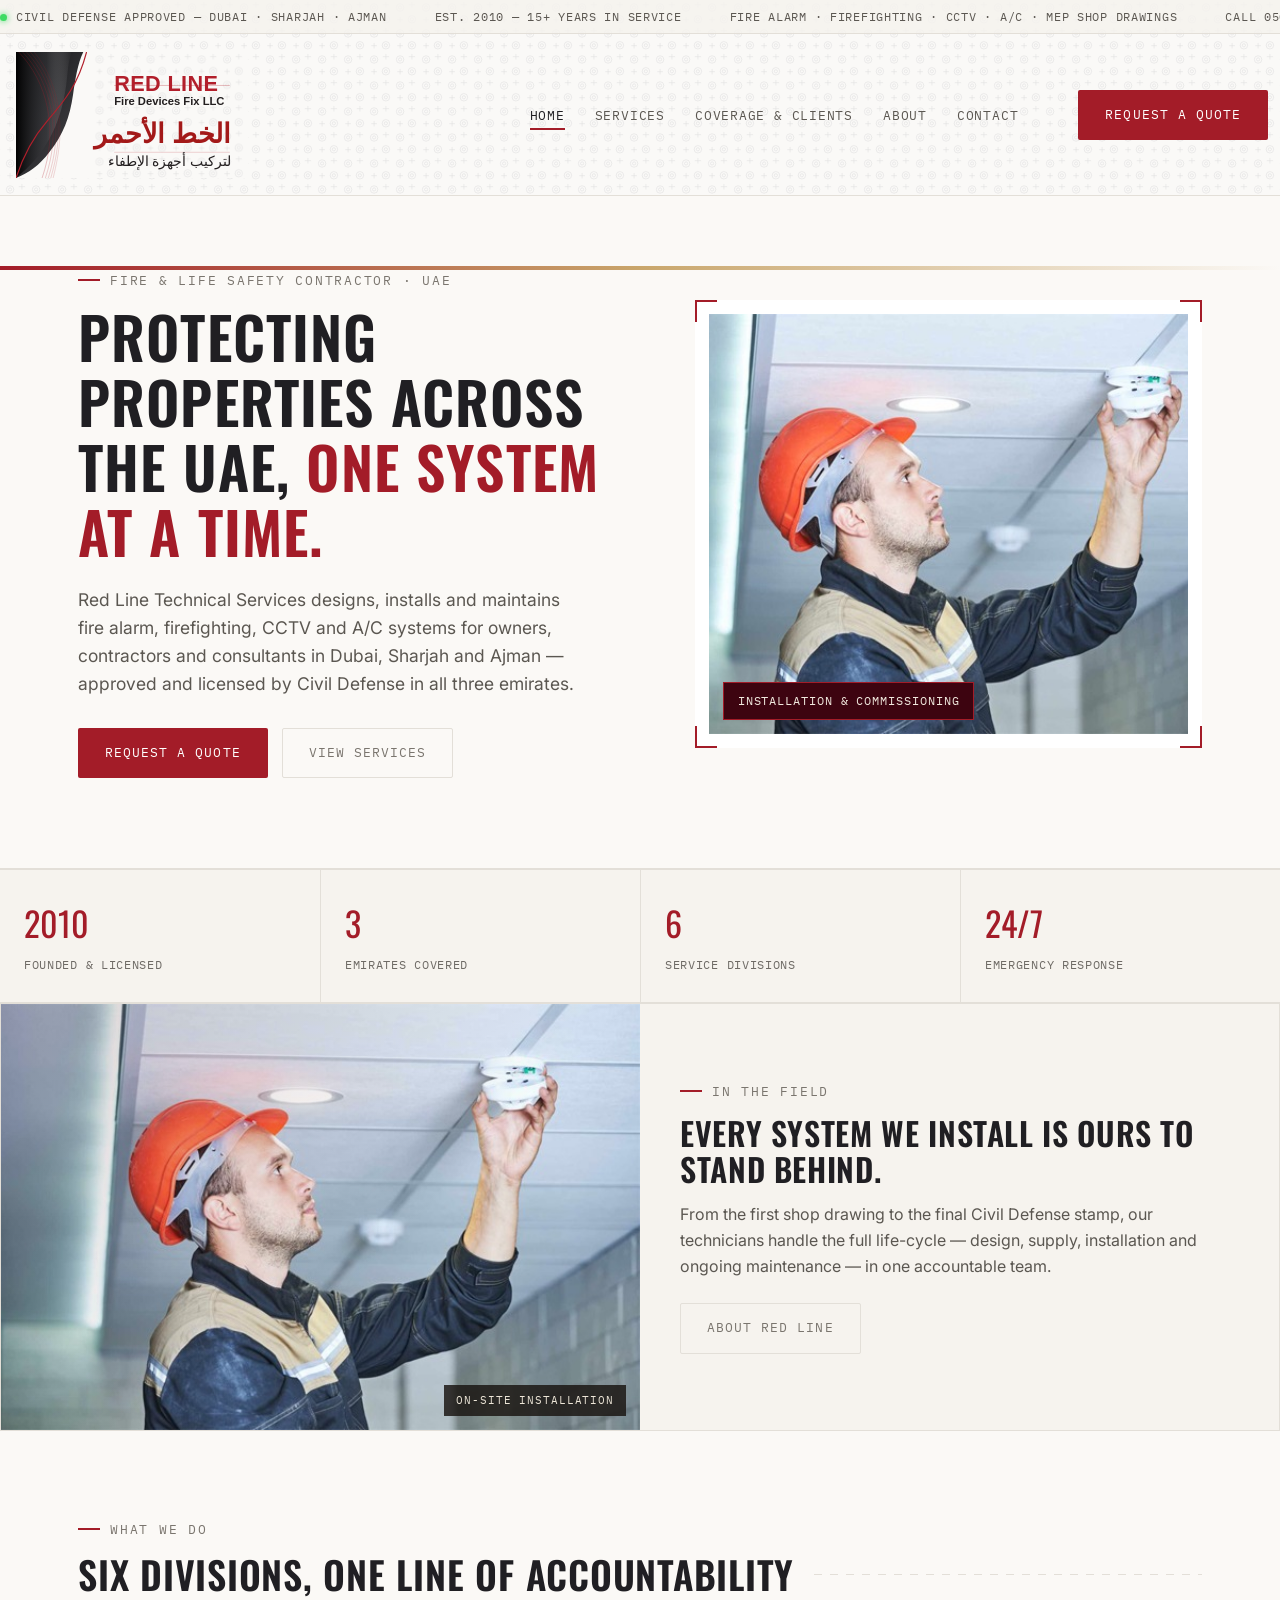
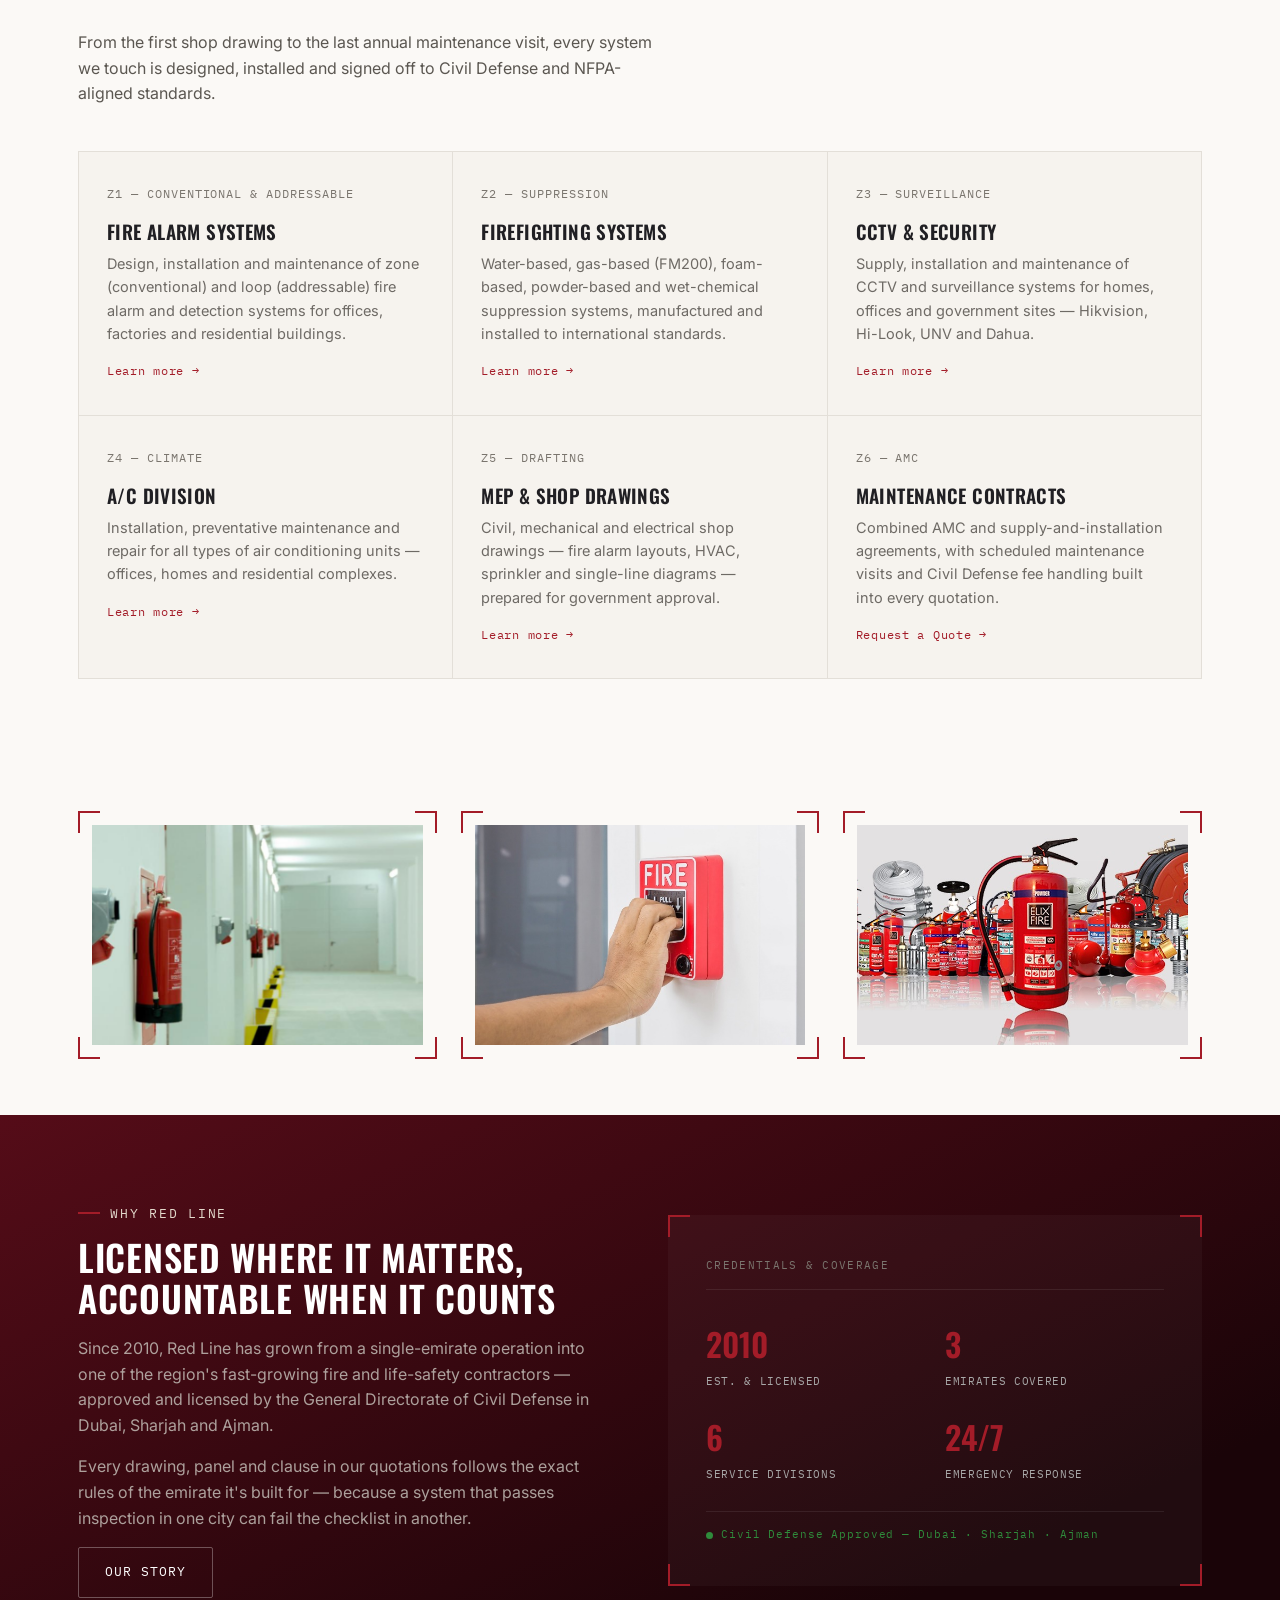
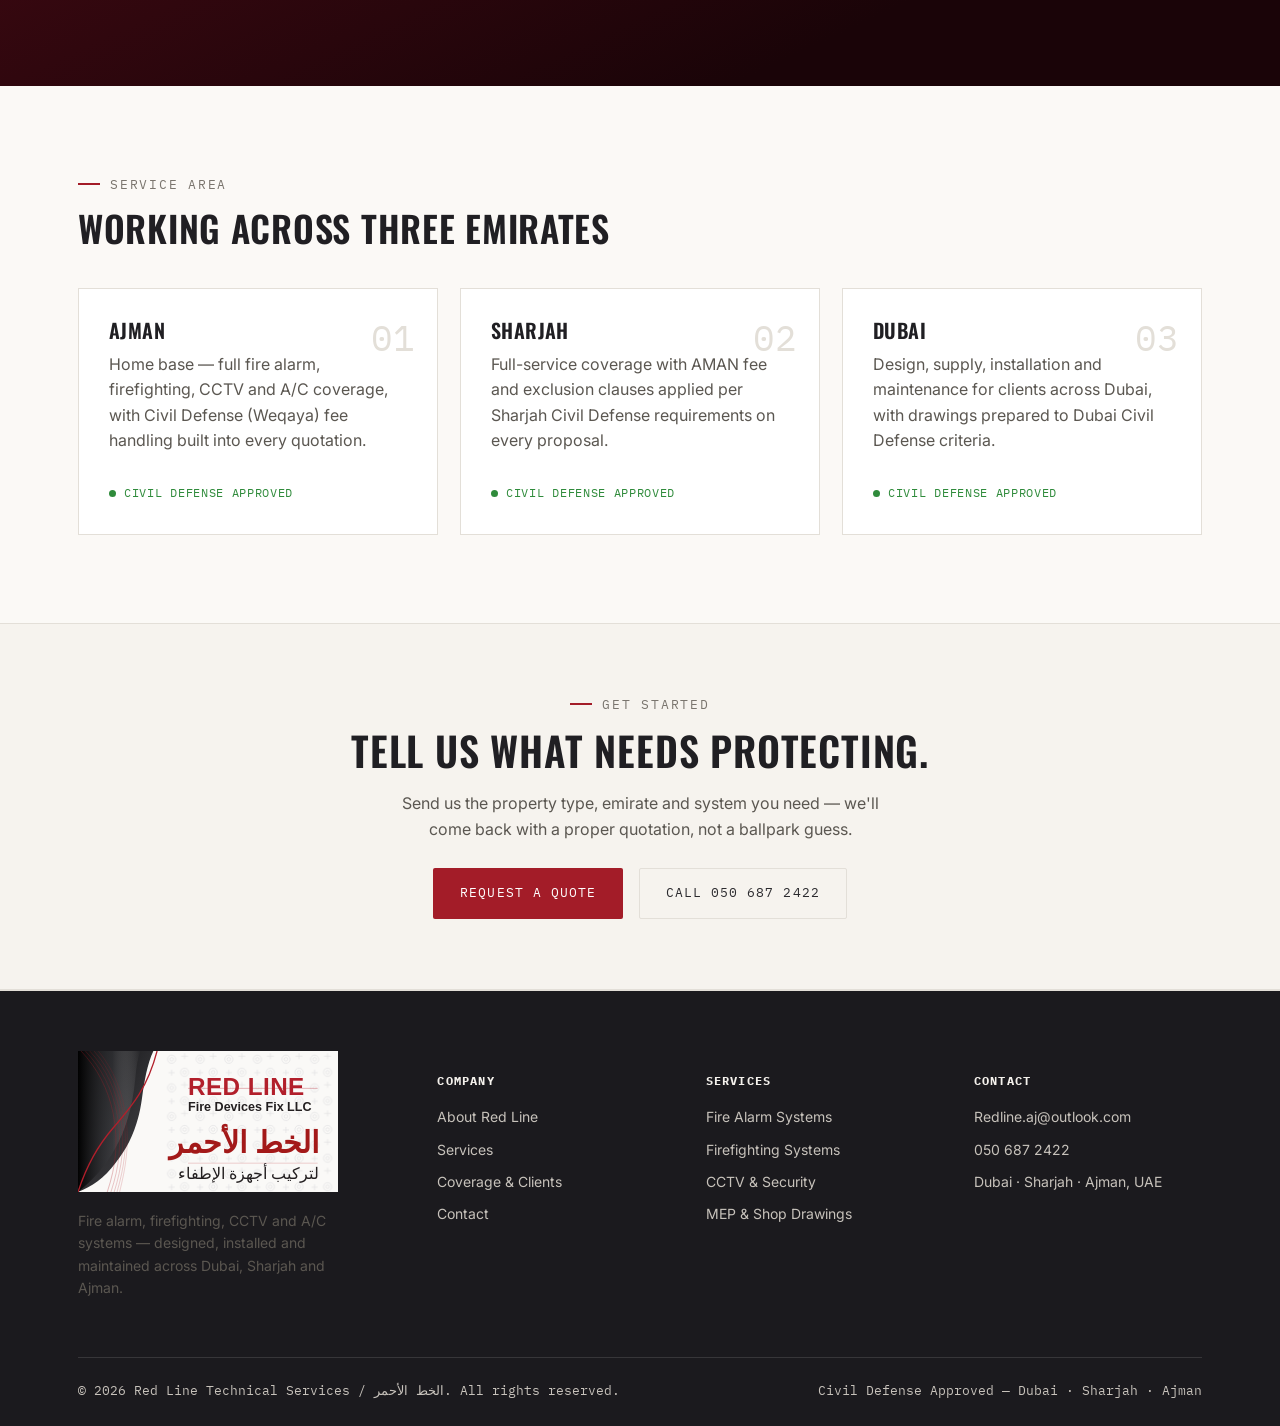
==== commit bfc59801: "Separate mobile toggle from header CTA Co-authored-by: muadamohd-code <228262912+muadamohd-code@user" ====
--- a/index.html
+++ b/index.html
@@ -41,9 +41,9 @@
       </nav>
       <div class="nav-cta">
         <a href="contact.html" class="btn btn-primary">Request a Quote</a>
-        <button class="nav-toggle" aria-label="Menu"><span></span><span></span><span></span></button>
-      </div>
-    </div>
+      </div>
+    </div>
+    <button class="nav-toggle" aria-label="Menu"><span></span><span></span><span></span></button>
   </div>
 </header>
 
--- a/assets/css/style.css
+++ b/assets/css/style.css
@@ -143,19 +143,29 @@
    containing block for fixed-position descendants (the mobile nav
    panel), which breaks its full-height positioning on small screens */
 .nav-row{
-  position:relative;
-  padding:14px 0;
+  --brand-edge-space:max(12px, env(safe-area-inset-left));
+  --header-side-space:clamp(180px, 24vw, 240px);
+  display:grid;
+  grid-template-columns:var(--header-side-space) minmax(0, 1fr);
+  align-items:center;
+  gap:28px;
+  width:100%;
+  padding:14px 12px 14px var(--brand-edge-space);
 }
 .brand{
   display:flex; align-items:center; flex:0 0 auto;
-  position:absolute; left:0; top:50%; transform:translateY(-50%);
+  width:clamp(180px, 24vw, 240px);
+  padding:4px; border-radius:4px;
 }
 .nav-inner{
-  display:grid; grid-template-columns:1fr auto 1fr; align-items:center;
-  gap:28px; padding:0 28px; max-width:var(--container); margin:0 auto;
-}
+  display:grid;
+  grid-template-columns:1fr auto 1fr;
+  align-items:center;
+  gap:28px; width:100%; max-width:var(--container); margin:0 auto;
+}
+.brand:focus-visible{ outline:2px solid var(--red); outline-offset:4px; }
 .main-nav{ grid-column:2; justify-self:center; }
-.brand img{ width:min(240px, 24vw); min-width:180px; height:auto; }
+.brand img{ width:100%; min-width:0; height:auto; }
 
 .main-nav ul{ display:flex; gap:30px; }
 .main-nav a{
@@ -574,11 +584,13 @@
 @media (max-width:760px){
   .site-header{ background-size:17px 17px; }
   .brand img{ width:150px; }
-  .main-nav{ position:fixed; inset:0 0 0 30%; top:73px; background:var(--paper); border-left:1px solid var(--line); transform:translateX(100%); transition:transform .25s ease; padding:30px; z-index:40; }
+  .nav-row{ grid-template-columns:minmax(0, 1fr) 0 auto; gap:16px; padding-right:12px; }
+  .nav-inner{ display:block; max-width:none; margin:0; }
+  .nav-cta{ display:none; }
+  .main-nav{ position:fixed; inset:73px 0 0 30%; background:var(--paper); border-left:1px solid var(--line); transform:translateX(100%); transition:transform .25s ease; padding:30px; z-index:40; }
   .main-nav.open{ transform:translateX(0); }
   .main-nav ul{ flex-direction:column; gap:22px; }
-  .nav-toggle{ display:block; }
-  .nav-cta .btn-primary{ display:none; }
+  .nav-toggle{ display:block; grid-column:3; justify-self:end; }
   .zone-grid{ grid-template-columns:1fr; }
   .form-row{ grid-template-columns:1fr; }
   .checkbox-grid{ grid-template-columns:1fr; }
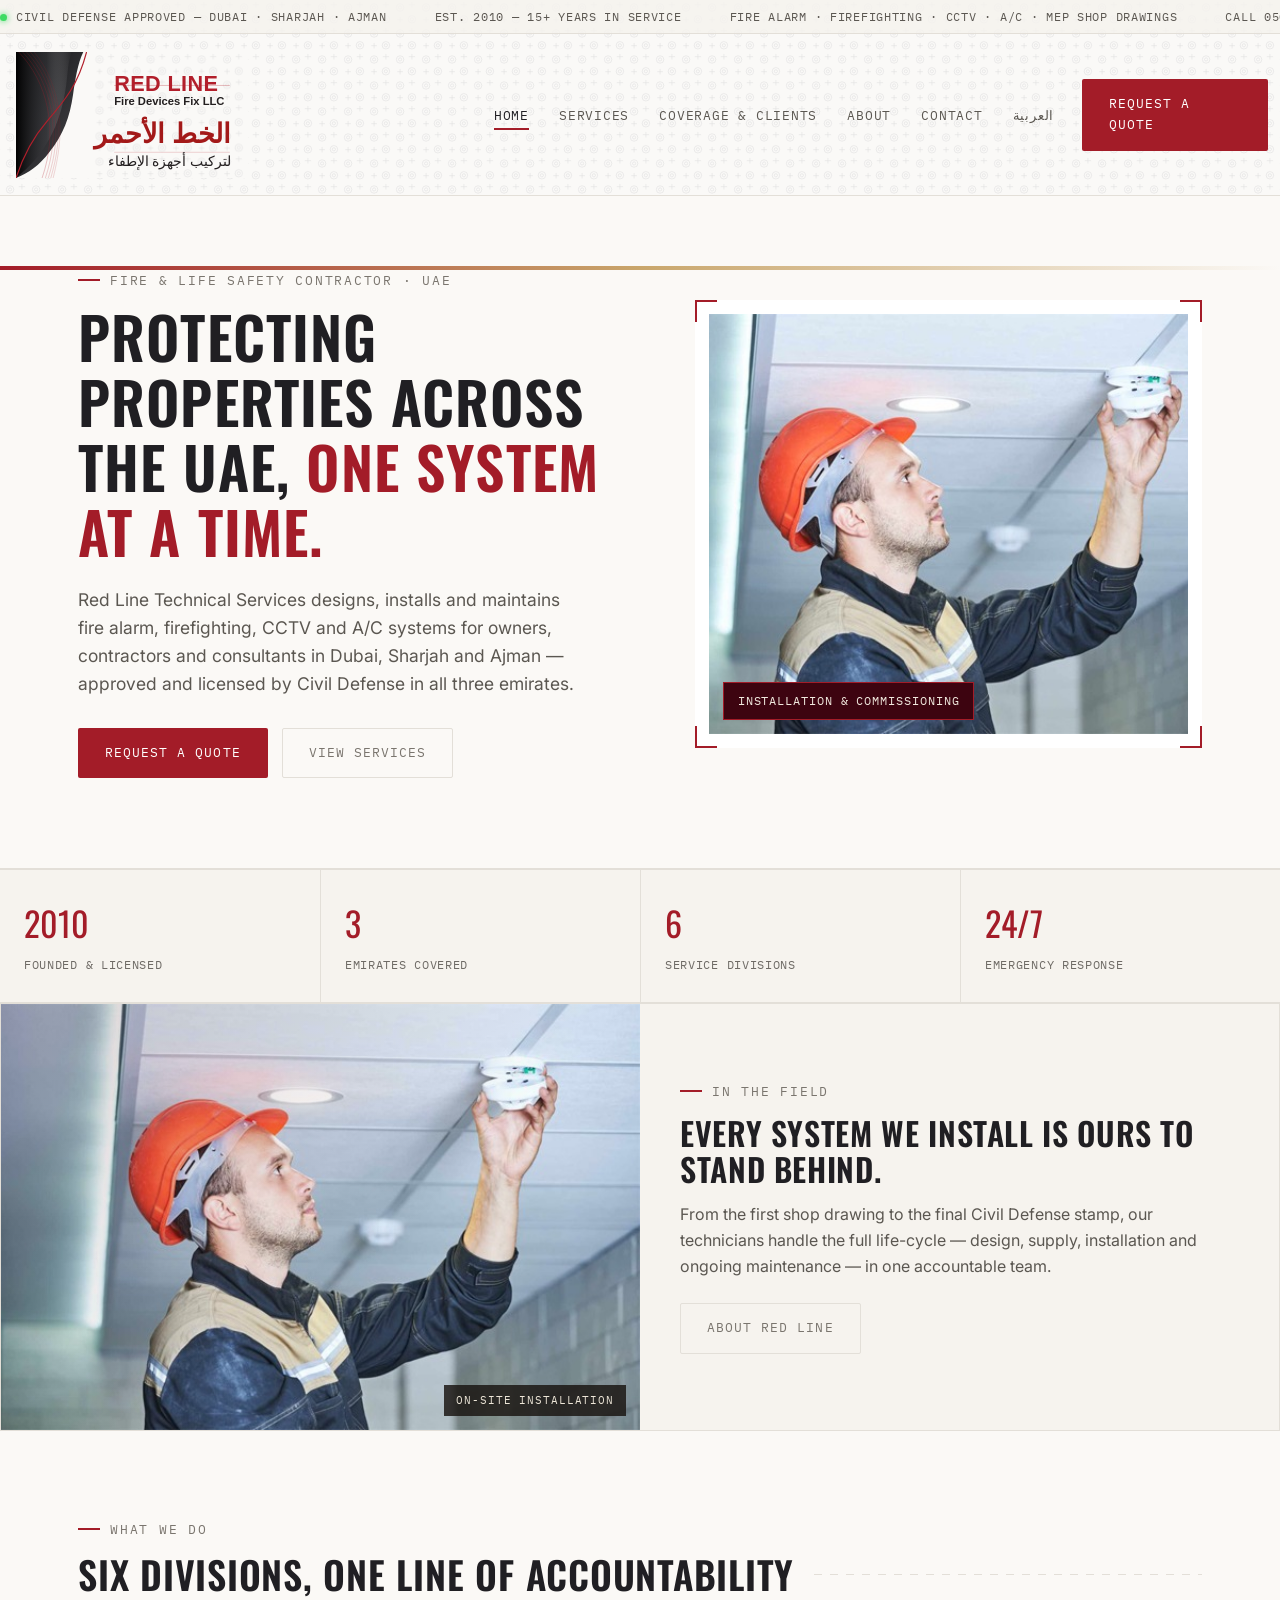
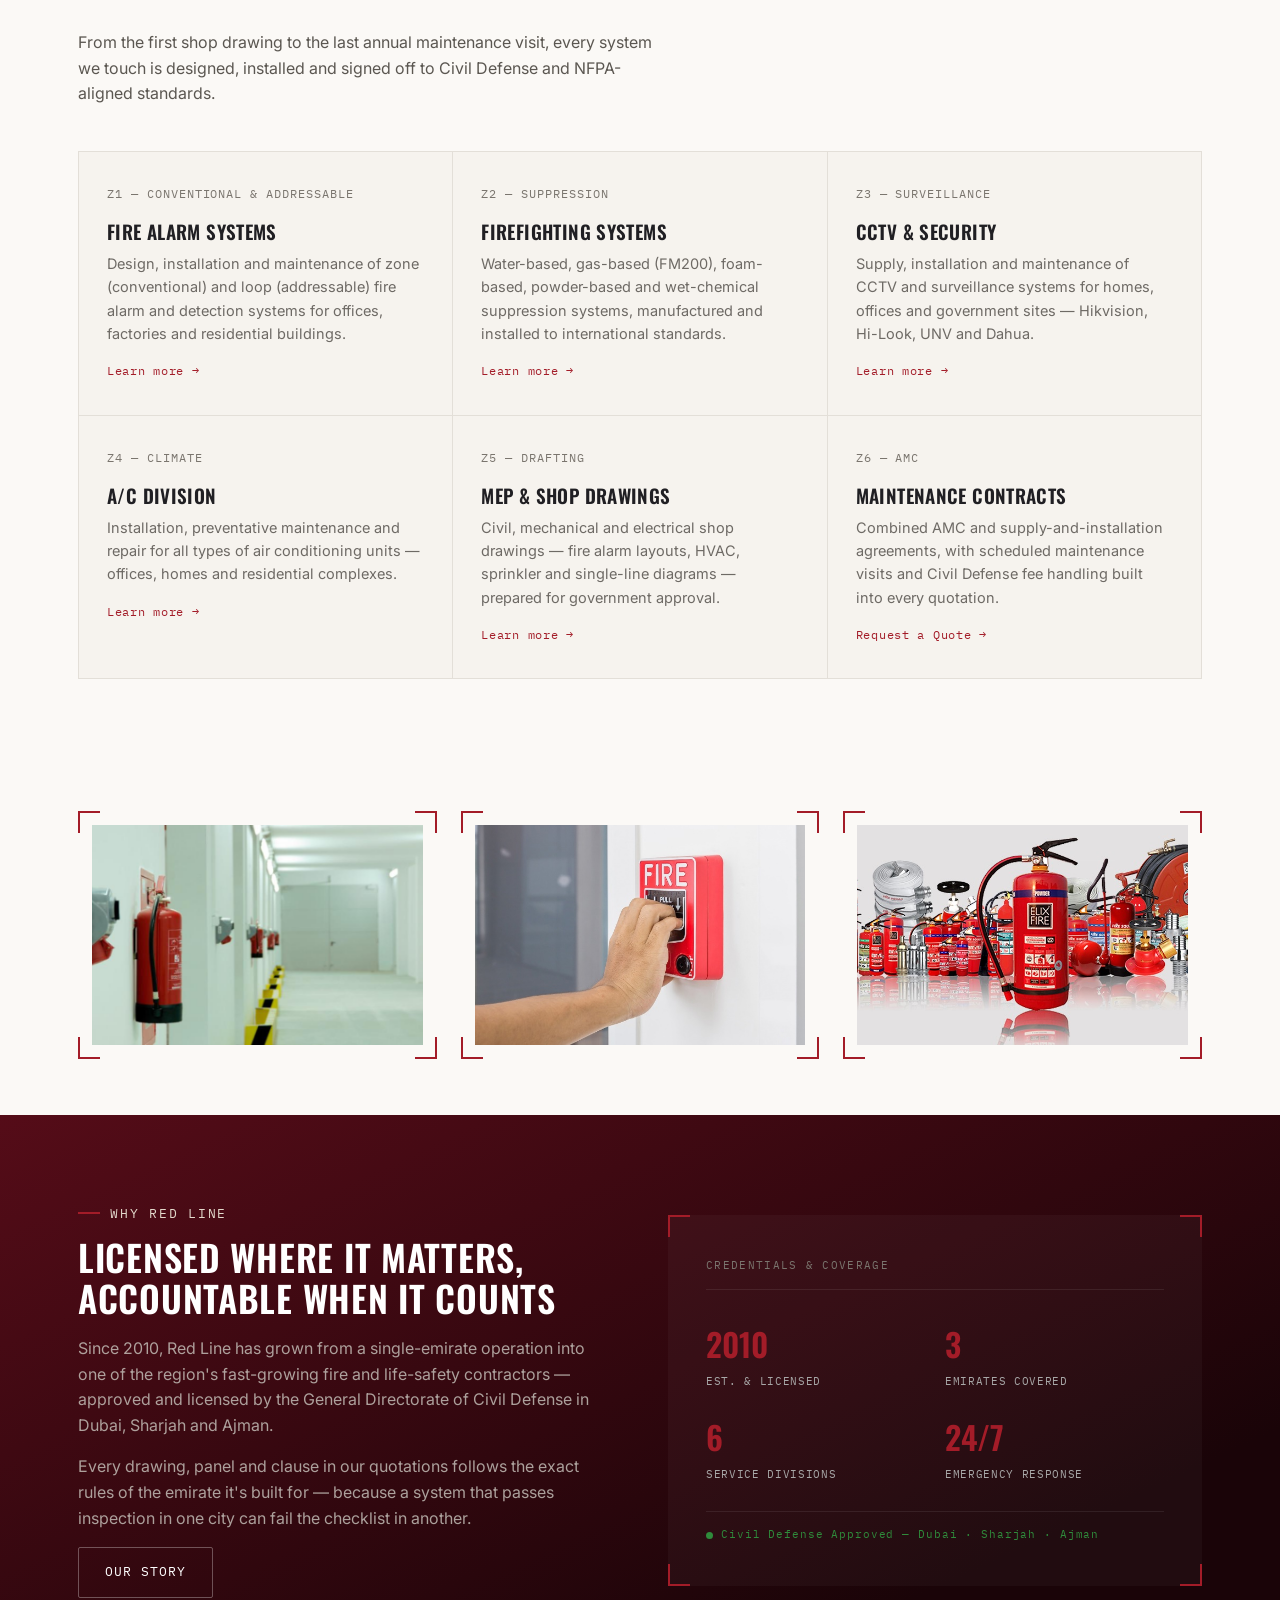
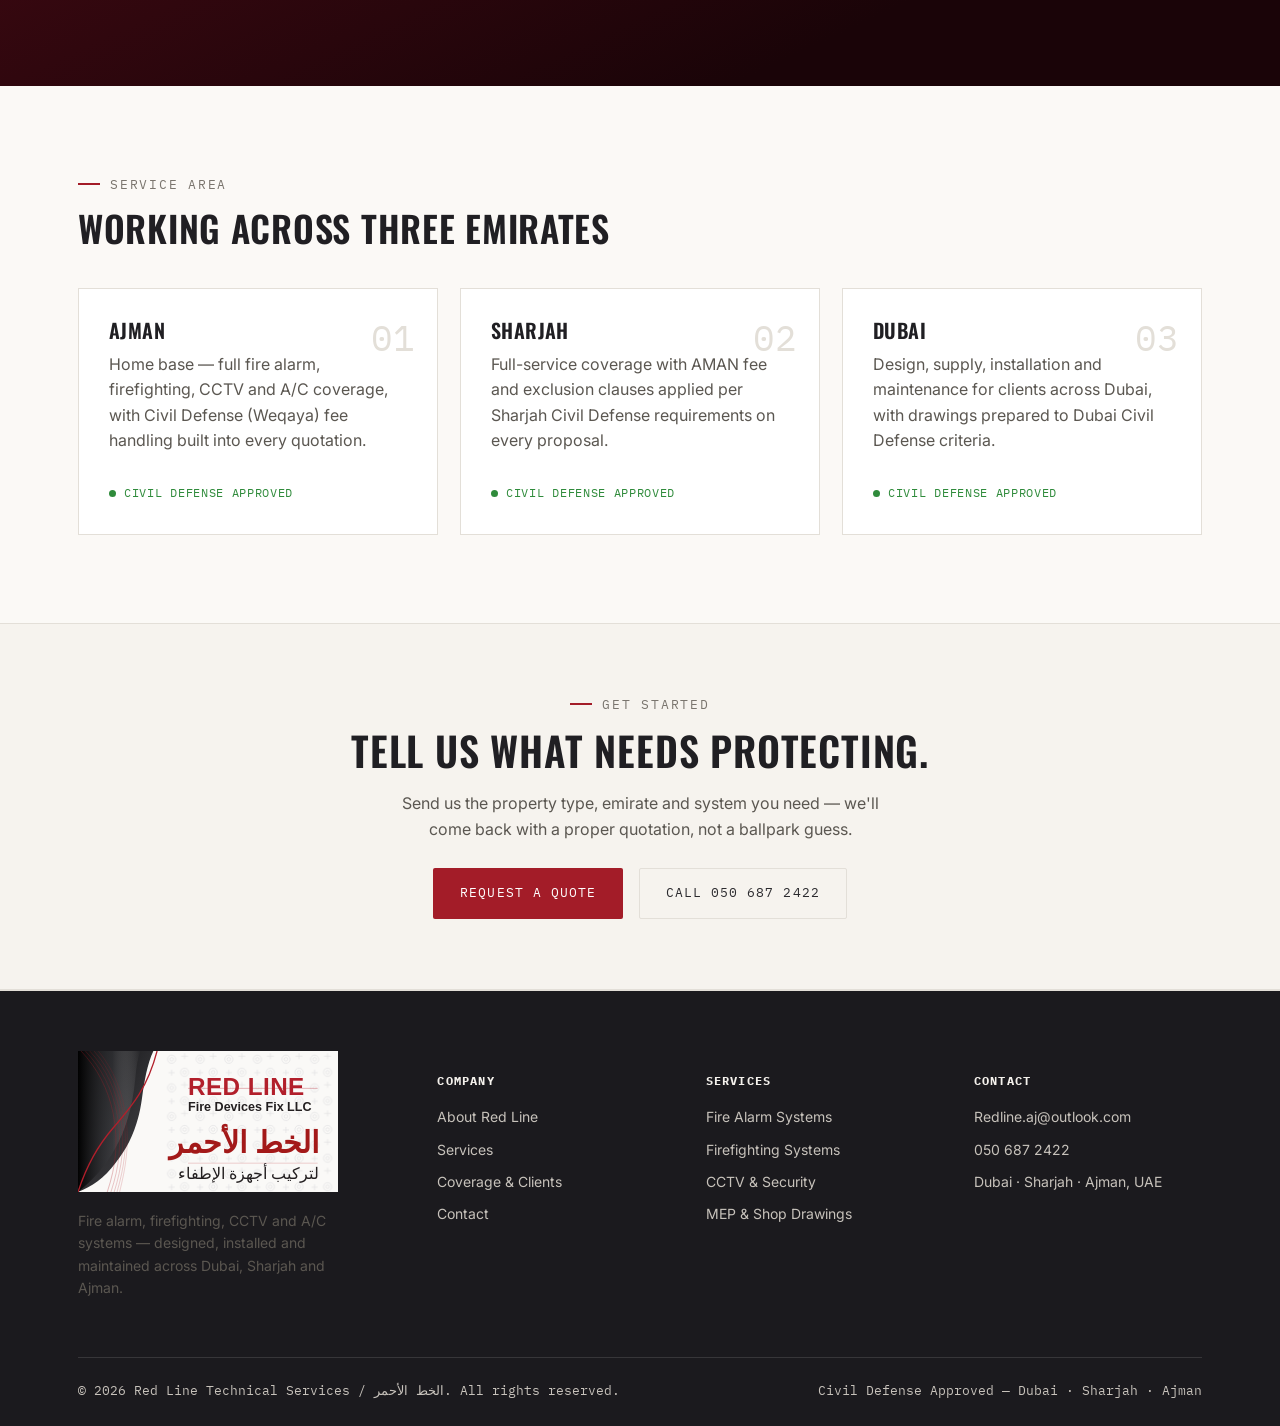
==== commit 137ada0b: "Apply remaining changes Co-authored-by: muadamohd-code <228262912+muadamohd-code@users.noreply.githu" ====
--- a/index.html
+++ b/index.html
@@ -5,6 +5,7 @@
 <meta name="viewport" content="width=device-width, initial-scale=1.0">
 <title>Red Line Technical Services — Fire Alarm, Firefighting, CCTV &amp; A/C | Dubai · Sharjah · Ajman</title>
 <meta name="description" content="Red Line Technical Services designs, installs and maintains fire alarm, firefighting, CCTV and A/C systems across Dubai, Sharjah and Ajman. Civil Defense approved and licensed.">
+<link rel="alternate" hreflang="ar" href="index-ar.html">
 <link rel="icon" type="image/png" href="assets/img/flame.png">
 <link rel="preconnect" href="https://fonts.googleapis.com">
 <link href="https://fonts.googleapis.com/css2?family=Oswald:wght@500;600;700&family=Inter:wght@400;500;600&family=IBM+Plex+Mono:wght@400;500&display=swap" rel="stylesheet">
@@ -37,6 +38,7 @@
           <li><a href="projects.html">Coverage &amp; Clients</a></li>
           <li><a href="about.html">About</a></li>
           <li><a href="contact.html">Contact</a></li>
+          <li class="lang-switch"><a href="index-ar.html" lang="ar" hreflang="ar">العربية</a></li>
         </ul>
       </nav>
       <div class="nav-cta">
--- a/assets/css/style.css
+++ b/assets/css/style.css
@@ -587,7 +587,7 @@
   .nav-row{ grid-template-columns:minmax(0, 1fr) 0 auto; gap:16px; padding-right:12px; }
   .nav-inner{ display:block; max-width:none; margin:0; }
   .nav-cta{ display:none; }
-  .main-nav{ position:fixed; inset:73px 0 0 30%; background:var(--paper); border-left:1px solid var(--line); transform:translateX(100%); transition:transform .25s ease; padding:30px; z-index:40; }
+  .main-nav{ position:fixed; inset:0 0 0 auto; width:min(360px, 100vw); background:var(--paper); border-left:1px solid var(--line); transform:translateX(100%); transition:transform .25s ease; padding:103px 30px 30px; z-index:40; }
   .main-nav.open{ transform:translateX(0); }
   .main-nav ul{ flex-direction:column; gap:22px; }
   .nav-toggle{ display:block; grid-column:3; justify-self:end; }
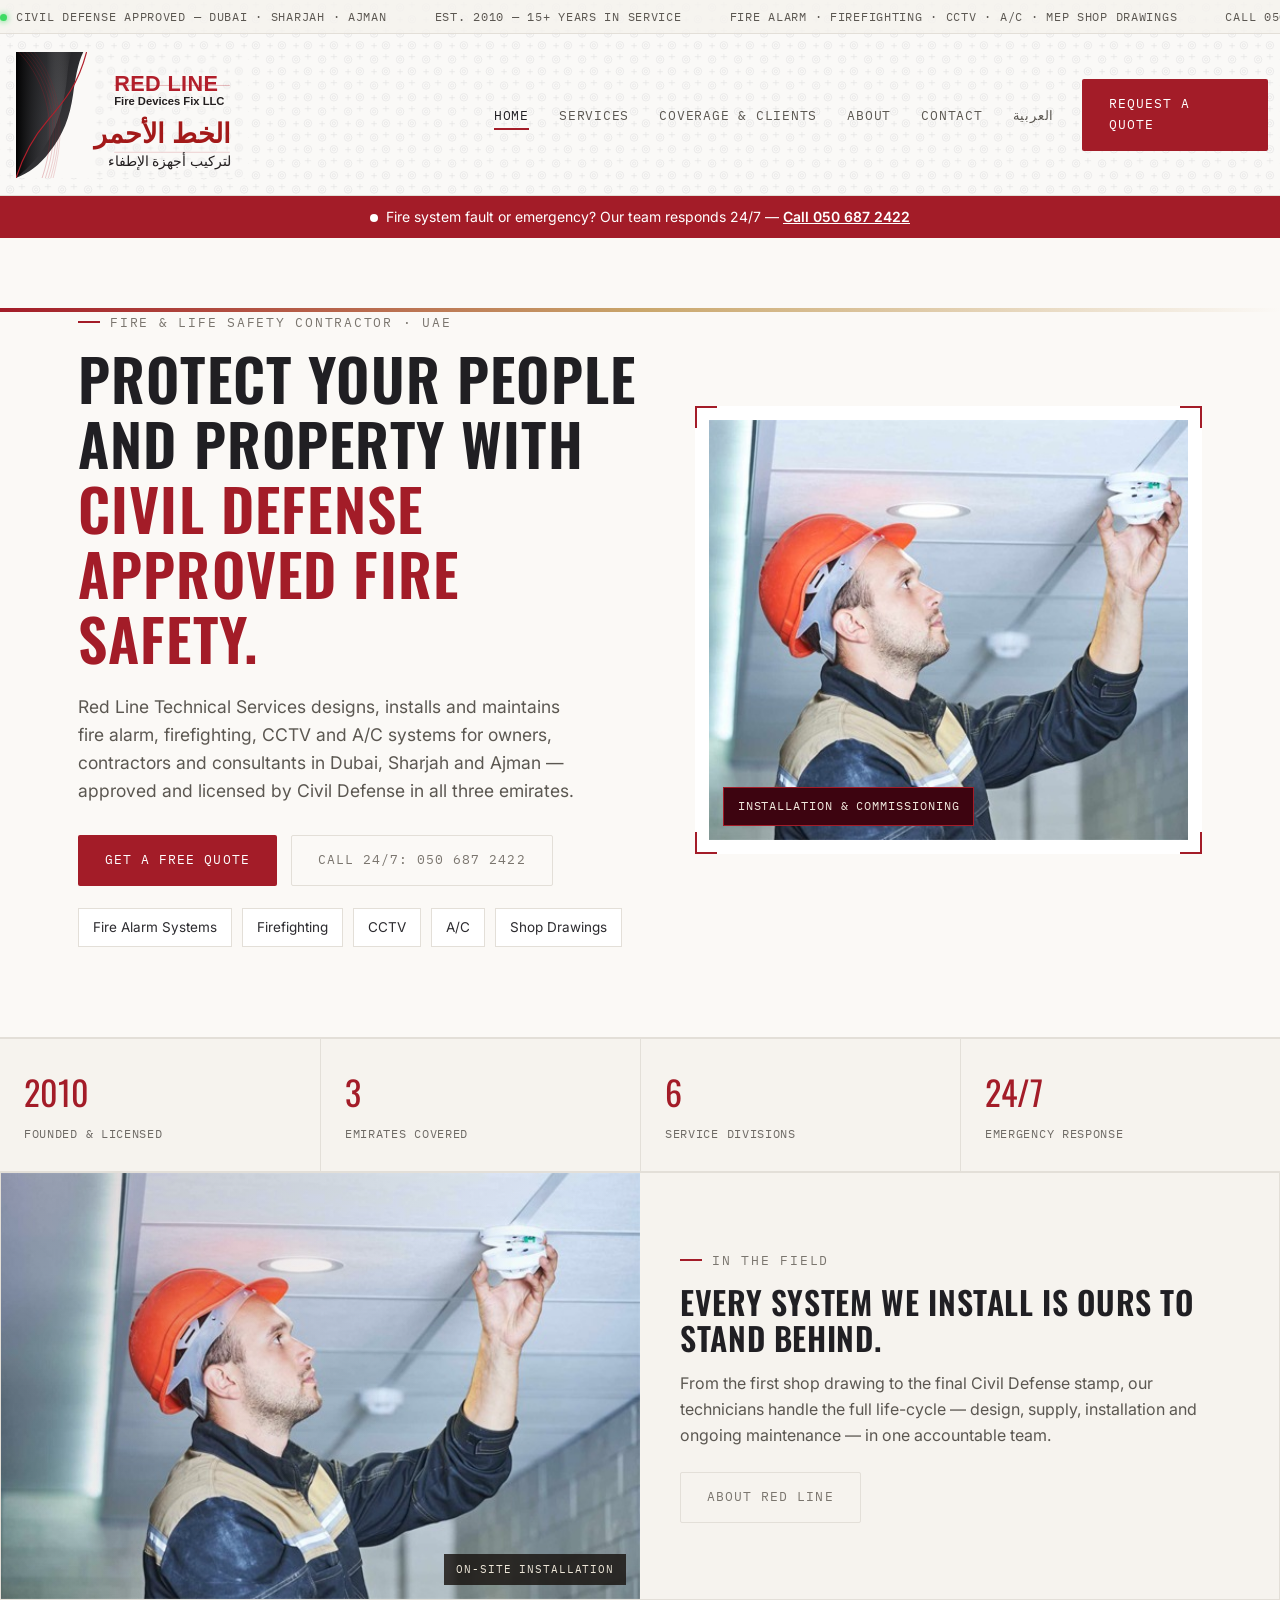
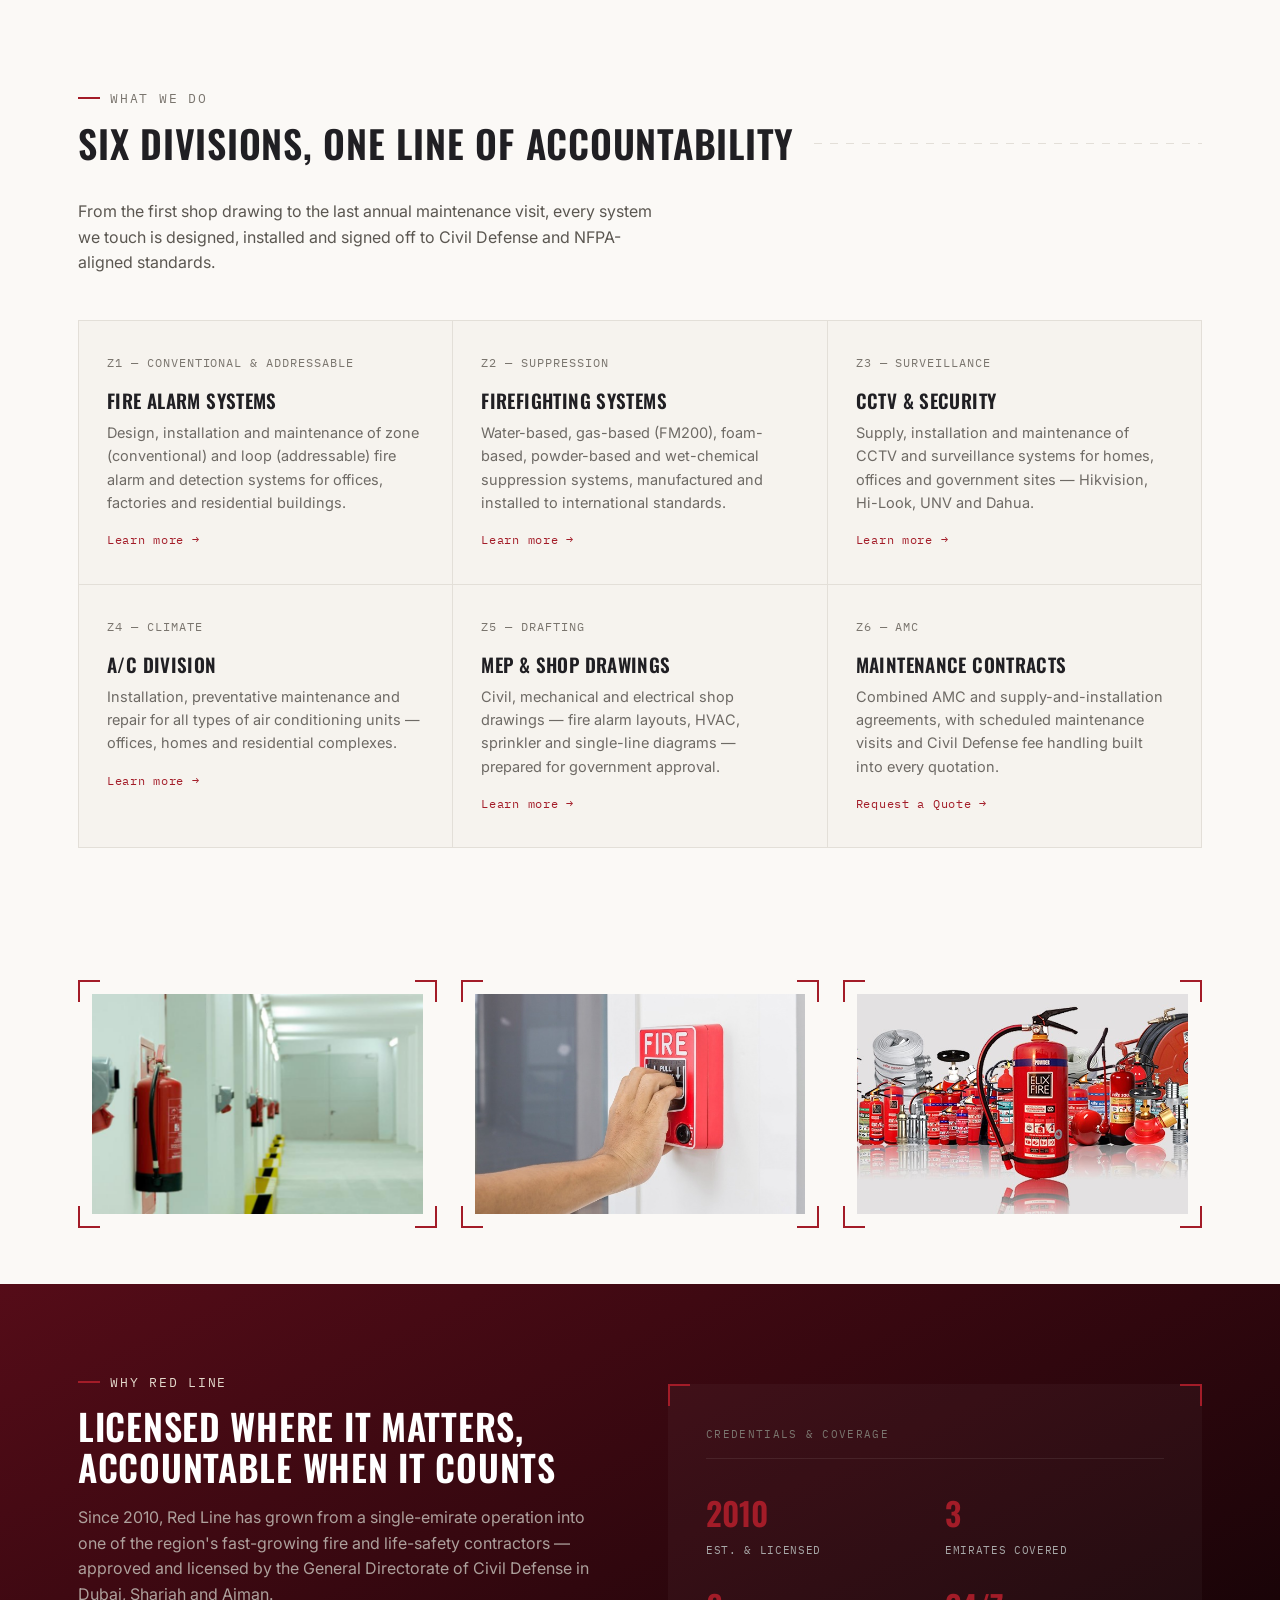
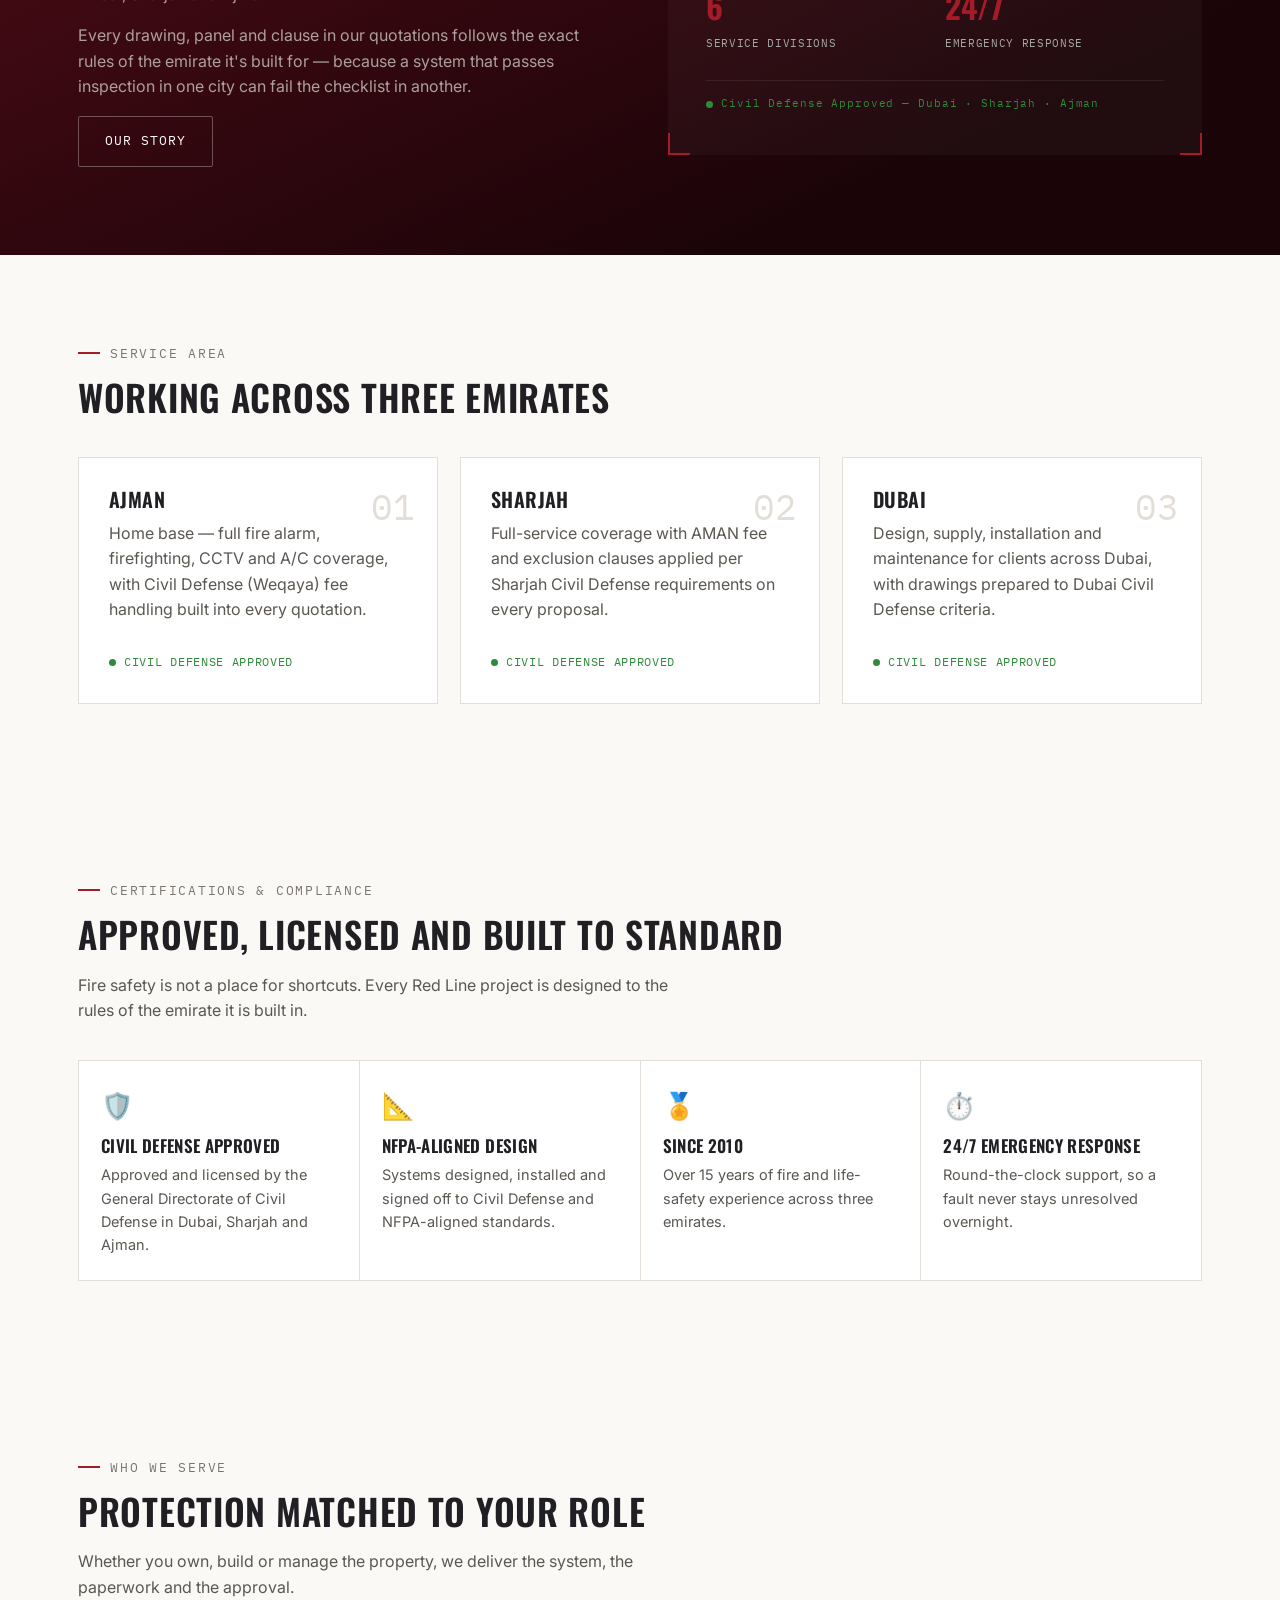
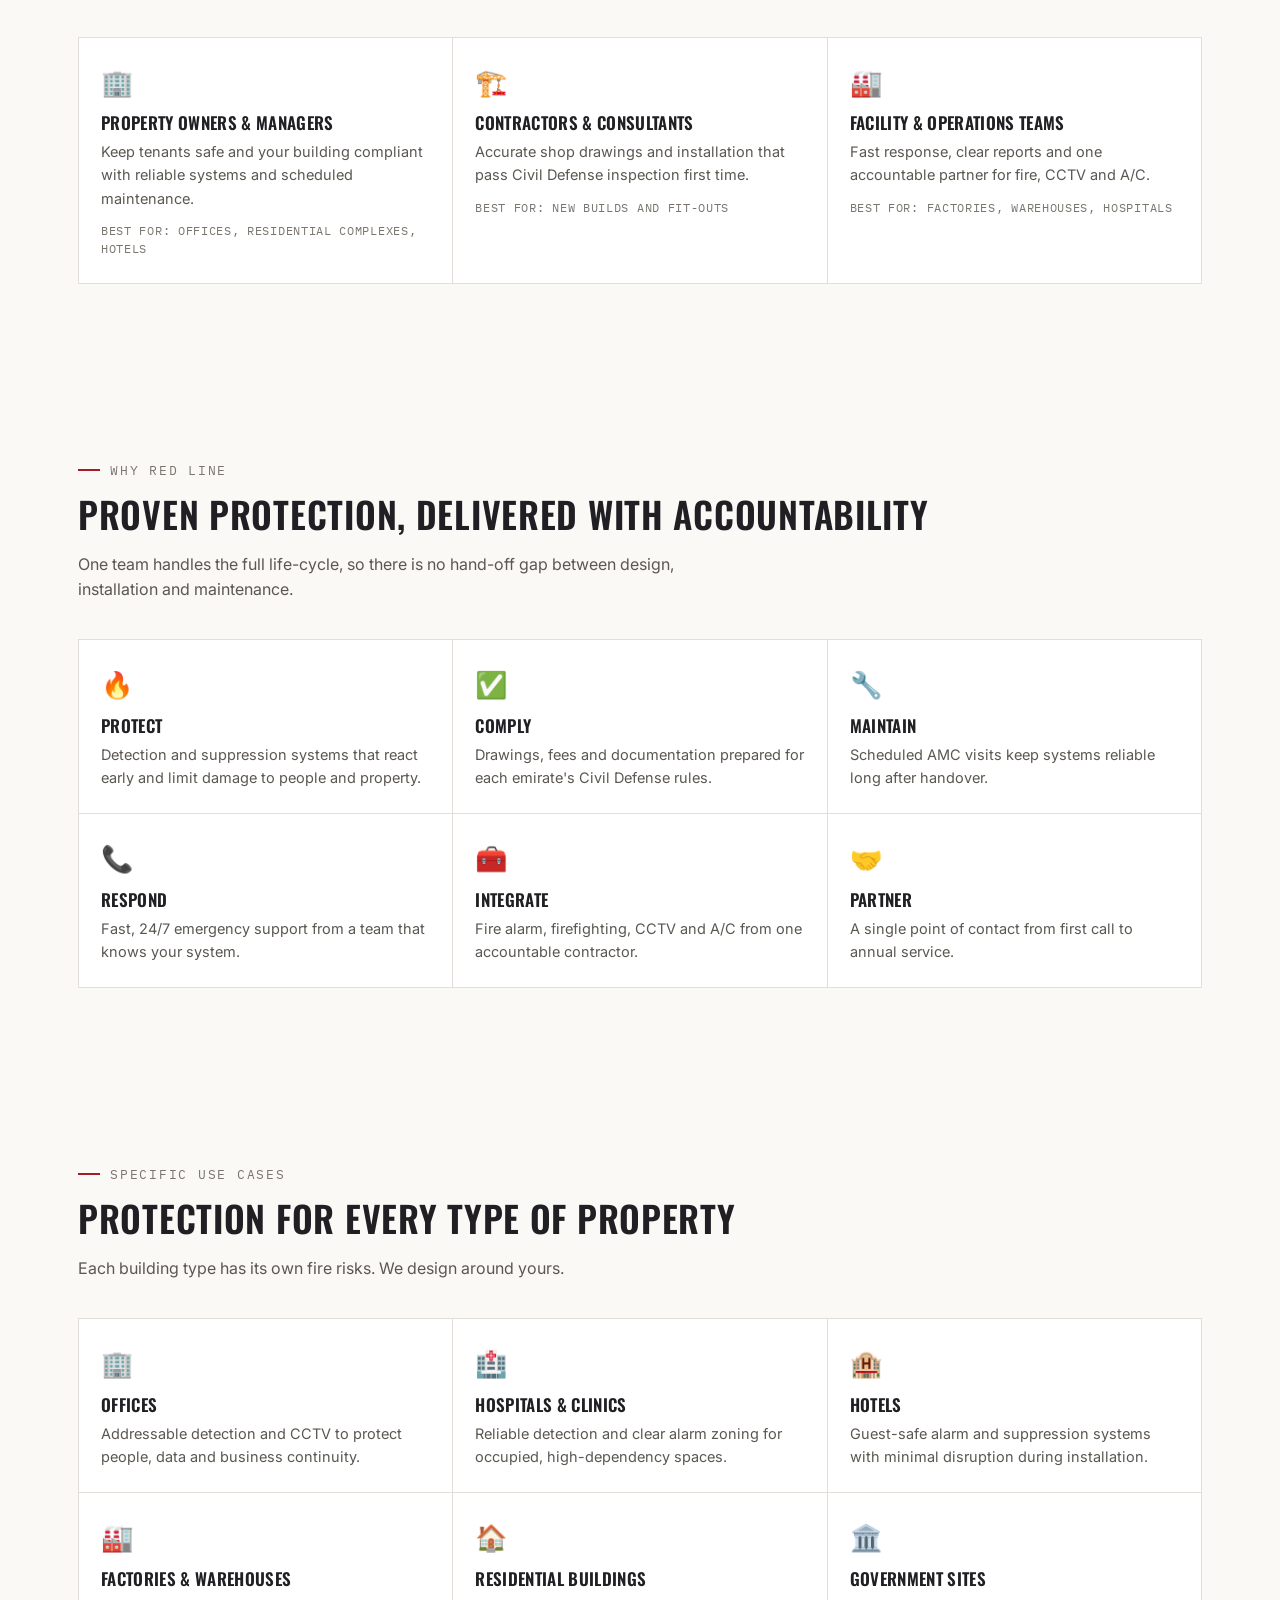
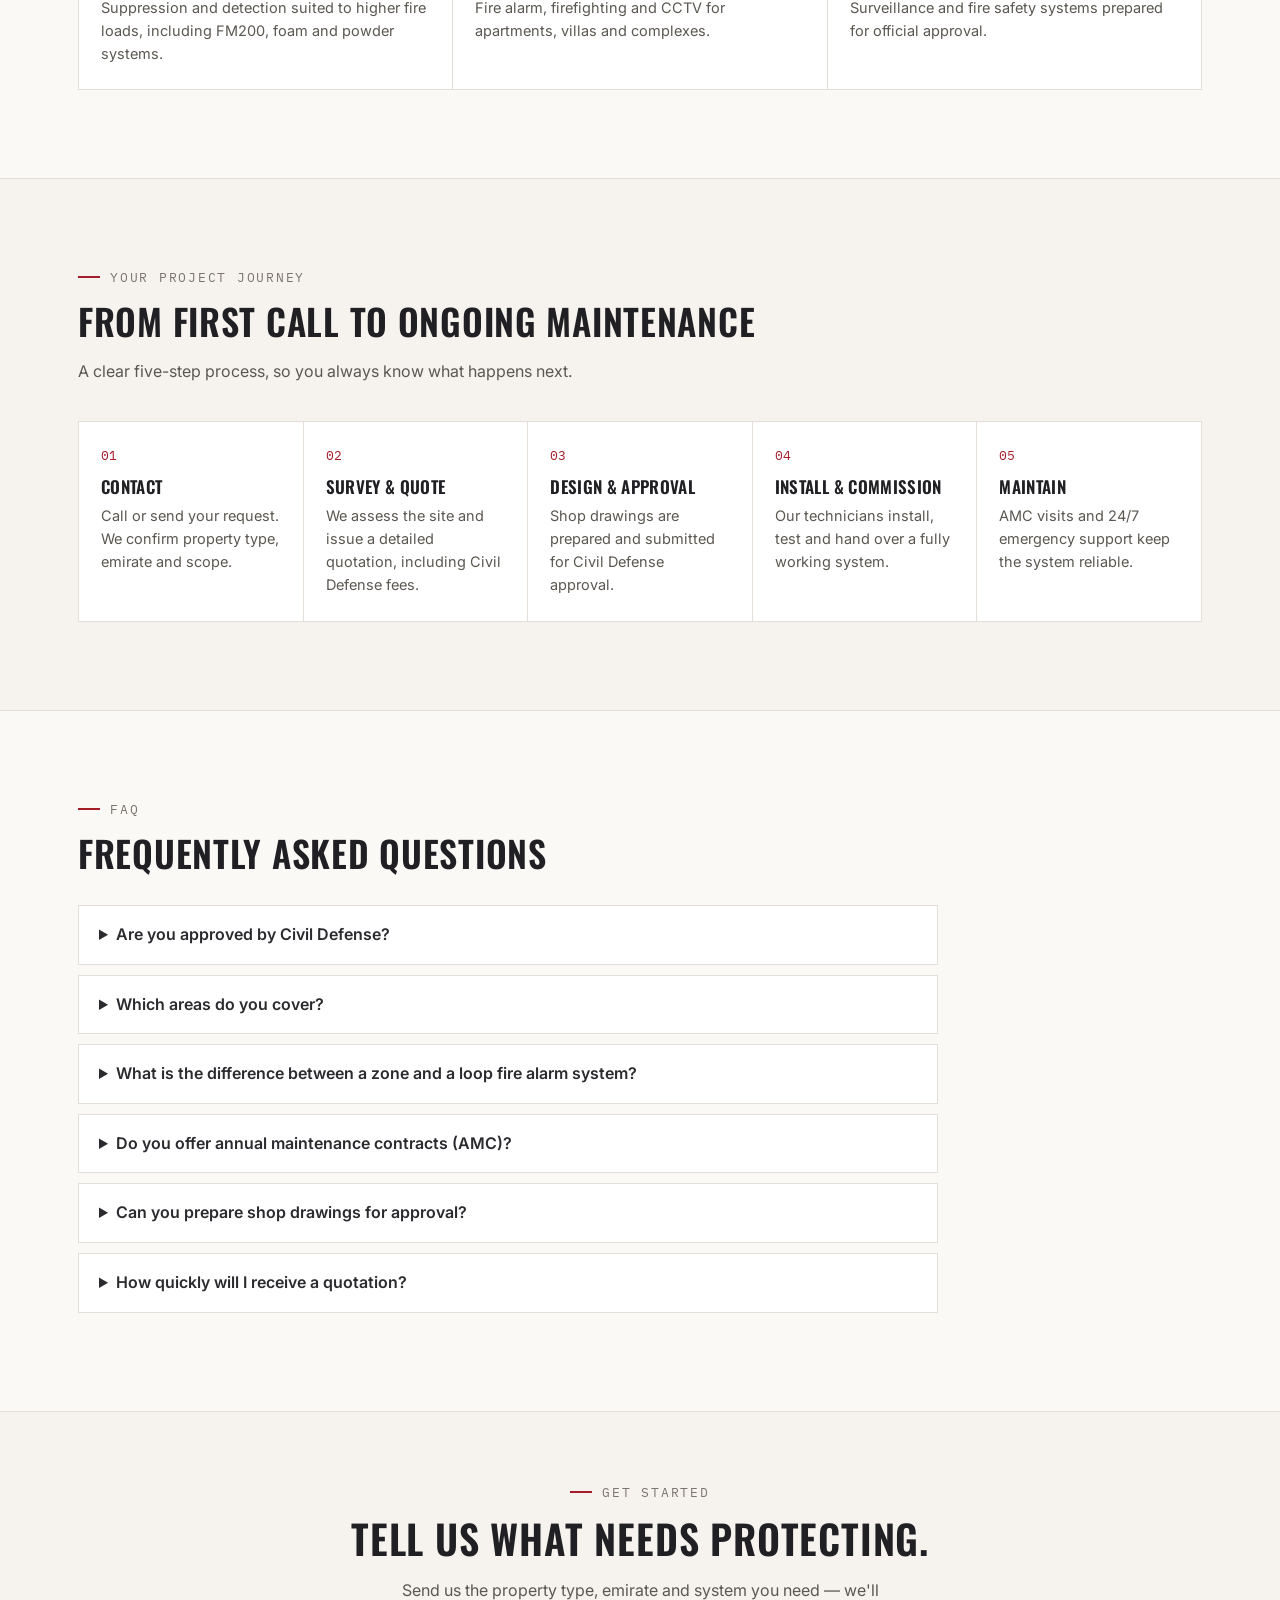
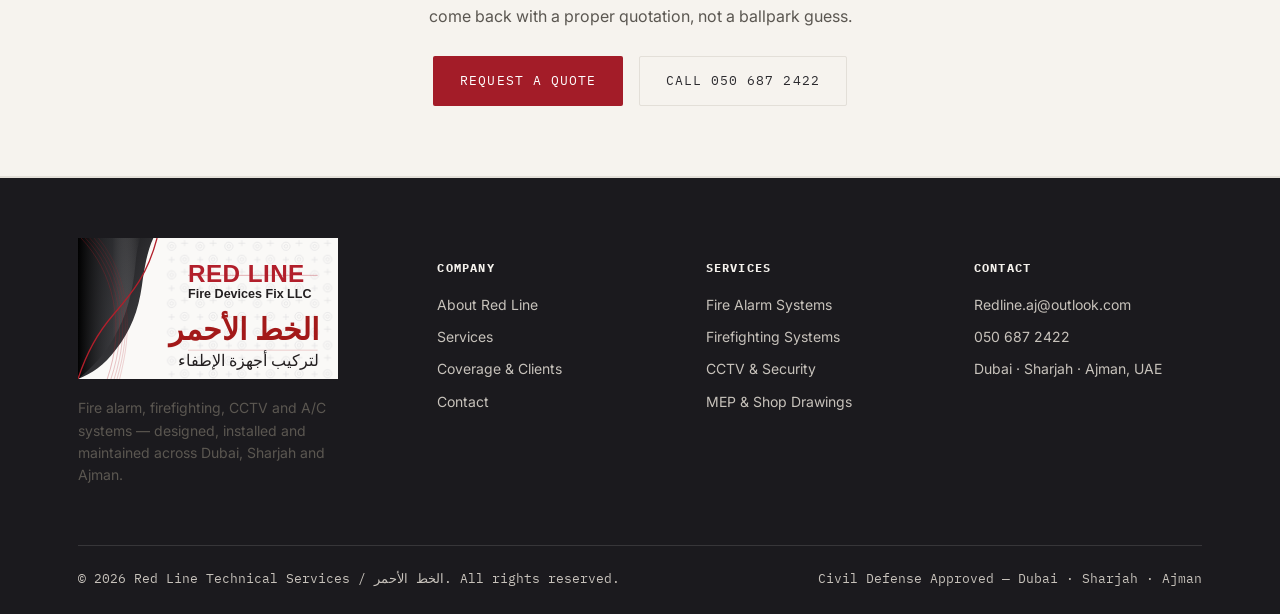
==== commit 0fa206d3: "Apply remaining changes Co-authored-by: muadamohd-code <228262912+muadamohd-code@users.noreply.githu" ====
--- a/index.html
+++ b/index.html
@@ -3,8 +3,9 @@
 <head>
 <meta charset="UTF-8">
 <meta name="viewport" content="width=device-width, initial-scale=1.0">
-<title>Red Line Technical Services — Fire Alarm, Firefighting, CCTV &amp; A/C | Dubai · Sharjah · Ajman</title>
-<meta name="description" content="Red Line Technical Services designs, installs and maintains fire alarm, firefighting, CCTV and A/C systems across Dubai, Sharjah and Ajman. Civil Defense approved and licensed.">
+<title>Red Line Technical Services — Fire Alarm Systems Supplier &amp; Fire Safety Contractor UAE | Dubai · Sharjah · Ajman</title>
+<meta name="description" content="Civil Defense approved fire safety contractor in Dubai, Sharjah and Ajman. Fire alarm systems supplier, firefighting, CCTV surveillance installation and 24/7 emergency response across the UAE.">
+<meta name="keywords" content="fire alarm systems supplier UAE, fire safety contractor Dubai Sharjah Ajman, Civil Defense approved fire protection, CCTV surveillance installation UAE, emergency response fire systems, fire safety systems UAE">
 <link rel="alternate" hreflang="ar" href="index-ar.html">
 <link rel="icon" type="image/png" href="assets/img/flame.png">
 <link rel="preconnect" href="https://fonts.googleapis.com">
@@ -49,17 +50,23 @@
   </div>
 </header>
 
+<div class="emergency-bar" role="region" aria-label="Emergency contact"><span class="pulse"></span>Fire system fault or emergency? Our team responds 24/7 — <a href="tel:0506872422">Call 050 687 2422</a></div>
+
 <section class="hero">
   <div class="frame-accent-top"></div>
   <div class="container hero-grid">
     <div data-reveal>
       <div class="eyebrow">Fire &amp; Life Safety Contractor · UAE</div>
-      <h1>Protecting properties across the UAE, <em>one system at a time.</em></h1>
+      <h1>Protect your people and property with <em>Civil Defense approved fire safety.</em></h1>
       <p class="lead">Red Line Technical Services designs, installs and maintains fire alarm, firefighting, CCTV and A/C systems for owners, contractors and consultants in Dubai, Sharjah and Ajman — approved and licensed by Civil Defense in all three emirates.</p>
       <div class="hero-actions">
-        <a href="contact.html" class="btn btn-primary">Request a Quote</a>
-        <a href="services.html" class="btn btn-line">View Services</a>
-      </div>
+        <a href="contact.html" class="btn btn-primary">Get a Free Quote</a>
+        <a href="tel:0506872422" class="btn btn-line">Call 24/7: 050 687 2422</a>
+      </div>
+      <div class="quick-links" aria-label="Quick links">
+      <a href="services.html#fire-alarm">Fire Alarm Systems</a><a href="services.html#firefighting">Firefighting</a><a href="services.html#cctv">CCTV</a><a href="services.html#ac">A/C</a><a href="services.html#mep">Shop Drawings</a>
+    </div>
+
     </div>
     <div class="hero-figure-wrap" data-reveal>
       <div class="blueprint hero-figure">
@@ -229,6 +236,95 @@
   </div>
 </section>
 
+<section class="section">
+  <div class="container">
+    <div class="eyebrow">Certifications &amp; Compliance</div>
+    <h2 style="font-size:clamp(26px,3.2vw,36px);">Approved, licensed and built to standard</h2>
+    <p style="max-width:62ch;font-size:16px;">Fire safety is not a place for shortcuts. Every Red Line project is designed to the rules of the emirate it is built in.</p>
+    <div class="trust-grid">
+<div class="trust-item" data-reveal><span class="ico">🛡️</span><h3>Civil Defense Approved</h3><p>Approved and licensed by the General Directorate of Civil Defense in Dubai, Sharjah and Ajman.</p></div>
+<div class="trust-item" data-reveal><span class="ico">📐</span><h3>NFPA-Aligned Design</h3><p>Systems designed, installed and signed off to Civil Defense and NFPA-aligned standards.</p></div>
+<div class="trust-item" data-reveal><span class="ico">🏅</span><h3>Since 2010</h3><p>Over 15 years of fire and life-safety experience across three emirates.</p></div>
+<div class="trust-item" data-reveal><span class="ico">⏱️</span><h3>24/7 Emergency Response</h3><p>Round-the-clock support, so a fault never stays unresolved overnight.</p></div>
+    </div>
+  </div>
+</section>
+
+<section class="section">
+  <div class="container">
+    <div class="eyebrow">Who We Serve</div>
+    <h2 style="font-size:clamp(26px,3.2vw,36px);">Protection matched to your role</h2>
+    <p style="max-width:62ch;font-size:16px;">Whether you own, build or manage the property, we deliver the system, the paperwork and the approval.</p>
+    <div class="info-grid">
+<div class="info-item" data-reveal><span class="ico">🏢</span><h3>Property Owners &amp; Managers</h3><p>Keep tenants safe and your building compliant with reliable systems and scheduled maintenance.</p><span class="for-label">Best for: Offices, residential complexes, hotels</span></div>
+<div class="info-item" data-reveal><span class="ico">🏗️</span><h3>Contractors &amp; Consultants</h3><p>Accurate shop drawings and installation that pass Civil Defense inspection first time.</p><span class="for-label">Best for: New builds and fit-outs</span></div>
+<div class="info-item" data-reveal><span class="ico">🏭</span><h3>Facility &amp; Operations Teams</h3><p>Fast response, clear reports and one accountable partner for fire, CCTV and A/C.</p><span class="for-label">Best for: Factories, warehouses, hospitals</span></div>
+    </div>
+  </div>
+</section>
+
+<section class="section">
+  <div class="container">
+    <div class="eyebrow">Why Red Line</div>
+    <h2 style="font-size:clamp(26px,3.2vw,36px);">Proven protection, delivered with accountability</h2>
+    <p style="max-width:62ch;font-size:16px;">One team handles the full life-cycle, so there is no hand-off gap between design, installation and maintenance.</p>
+    <div class="info-grid">
+<div class="info-item" data-reveal><span class="ico">🔥</span><h3>Protect</h3><p>Detection and suppression systems that react early and limit damage to people and property.</p></div>
+<div class="info-item" data-reveal><span class="ico">✅</span><h3>Comply</h3><p>Drawings, fees and documentation prepared for each emirate's Civil Defense rules.</p></div>
+<div class="info-item" data-reveal><span class="ico">🔧</span><h3>Maintain</h3><p>Scheduled AMC visits keep systems reliable long after handover.</p></div>
+<div class="info-item" data-reveal><span class="ico">📞</span><h3>Respond</h3><p>Fast, 24/7 emergency support from a team that knows your system.</p></div>
+<div class="info-item" data-reveal><span class="ico">🧰</span><h3>Integrate</h3><p>Fire alarm, firefighting, CCTV and A/C from one accountable contractor.</p></div>
+<div class="info-item" data-reveal><span class="ico">🤝</span><h3>Partner</h3><p>A single point of contact from first call to annual service.</p></div>
+    </div>
+  </div>
+</section>
+
+<section class="section">
+  <div class="container">
+    <div class="eyebrow">Specific Use Cases</div>
+    <h2 style="font-size:clamp(26px,3.2vw,36px);">Protection for every type of property</h2>
+    <p style="max-width:62ch;font-size:16px;">Each building type has its own fire risks. We design around yours.</p>
+    <div class="info-grid">
+<div class="info-item" data-reveal><span class="ico">🏢</span><h3>Offices</h3><p>Addressable detection and CCTV to protect people, data and business continuity.</p></div>
+<div class="info-item" data-reveal><span class="ico">🏥</span><h3>Hospitals &amp; Clinics</h3><p>Reliable detection and clear alarm zoning for occupied, high-dependency spaces.</p></div>
+<div class="info-item" data-reveal><span class="ico">🏨</span><h3>Hotels</h3><p>Guest-safe alarm and suppression systems with minimal disruption during installation.</p></div>
+<div class="info-item" data-reveal><span class="ico">🏭</span><h3>Factories &amp; Warehouses</h3><p>Suppression and detection suited to higher fire loads, including FM200, foam and powder systems.</p></div>
+<div class="info-item" data-reveal><span class="ico">🏠</span><h3>Residential Buildings</h3><p>Fire alarm, firefighting and CCTV for apartments, villas and complexes.</p></div>
+<div class="info-item" data-reveal><span class="ico">🏛️</span><h3>Government Sites</h3><p>Surveillance and fire safety systems prepared for official approval.</p></div>
+    </div>
+  </div>
+</section>
+
+<section class="section section-dark">
+  <div class="container">
+    <div class="eyebrow">Your Project Journey</div>
+    <h2 style="font-size:clamp(26px,3.2vw,36px);">From first call to ongoing maintenance</h2>
+    <p style="max-width:62ch;font-size:16px;">A clear five-step process, so you always know what happens next.</p>
+    <div class="steps-grid">
+<div class="step-item" data-reveal><span class="step-num">01</span><h3>Contact</h3><p>Call or send your request. We confirm property type, emirate and scope.</p></div>
+<div class="step-item" data-reveal><span class="step-num">02</span><h3>Survey &amp; Quote</h3><p>We assess the site and issue a detailed quotation, including Civil Defense fees.</p></div>
+<div class="step-item" data-reveal><span class="step-num">03</span><h3>Design &amp; Approval</h3><p>Shop drawings are prepared and submitted for Civil Defense approval.</p></div>
+<div class="step-item" data-reveal><span class="step-num">04</span><h3>Install &amp; Commission</h3><p>Our technicians install, test and hand over a fully working system.</p></div>
+<div class="step-item" data-reveal><span class="step-num">05</span><h3>Maintain</h3><p>AMC visits and 24/7 emergency support keep the system reliable.</p></div>
+    </div>
+  </div>
+</section>
+
+<section class="section">
+  <div class="container">
+    <div class="eyebrow">FAQ</div>
+    <h2 style="font-size:clamp(26px,3.2vw,36px);">Frequently asked questions</h2>
+    <div class="faq-list">
+      <details><summary>Are you approved by Civil Defense?</summary><p>Yes. Red Line is approved and licensed by Civil Defense in Dubai, Sharjah and Ajman.</p></details>
+      <details><summary>Which areas do you cover?</summary><p>We supply and install fire alarm, firefighting, CCTV and A/C systems across Dubai, Sharjah and Ajman.</p></details>
+      <details><summary>What is the difference between a zone and a loop fire alarm system?</summary><p>Zone systems show which area is in alarm. Loop (addressable) systems identify the exact device. See the comparison on our Services page.</p></details>
+      <details><summary>Do you offer annual maintenance contracts (AMC)?</summary><p>Yes. We offer AMC and combined supply, installation and maintenance agreements with scheduled visits.</p></details>
+      <details><summary>Can you prepare shop drawings for approval?</summary><p>Yes. We prepare fire alarm, HVAC, sprinkler and single-line shop drawings for government approval.</p></details>
+      <details><summary>How quickly will I receive a quotation?</summary><p>Send us your property type, emirate and required system. We will come back with a proper quotation, not a ballpark guess.</p></details>
+    </div>
+  </div>
+</section>
+
 <section class="cta-band section-dark">
   <div class="container">
     <div class="eyebrow" style="justify-content:center;">Get Started</div>
--- a/assets/css/style.css
+++ b/assets/css/style.css
@@ -695,3 +695,42 @@
   .section-banner img{ height:180px; }
   .svc-grid-img .blueprint img{ height:240px; }
 }
+
+/* ============================================================
+   CONVERSION & TRUST COMPONENTS
+   ============================================================ */
+.emergency-bar{ background:var(--red); color:#fff; text-align:center; padding:10px 16px; font-size:14px; }
+.emergency-bar a{ color:#fff; font-weight:600; text-decoration:underline; white-space:nowrap; }
+.emergency-bar .pulse{ display:inline-block; width:8px; height:8px; border-radius:50%; background:#fff; margin-right:8px; }
+.quick-links{ display:flex; flex-wrap:wrap; gap:10px; margin:22px 0 0; }
+.quick-links a{ border:1px solid var(--line); background:var(--paper-2); padding:8px 14px; font-size:13.5px; color:var(--text); text-decoration:none; }
+.quick-links a:hover{ border-color:var(--red); color:var(--red); }
+.trust-grid, .info-grid, .steps-grid{ display:grid; gap:1px; background:var(--line); border:1px solid var(--line); margin-top:36px; }
+.trust-grid{ grid-template-columns:repeat(4,1fr); }
+.info-grid{ grid-template-columns:repeat(3,1fr); }
+.steps-grid{ grid-template-columns:repeat(5,1fr); }
+.trust-item, .info-item, .step-item{ background:var(--paper-2); padding:24px 22px; }
+.trust-item h3, .info-item h3, .step-item h3{ font-size:17px; margin-bottom:8px; }
+.trust-item p, .info-item p, .step-item p{ font-size:14.5px; margin-bottom:0; color:var(--text-muted); }
+.trust-item .ico, .info-item .ico{ font-size:26px; display:block; margin-bottom:10px; }
+.step-item .step-num{ font-family:var(--mono); font-size:13px; color:var(--red); display:block; margin-bottom:10px; }
+.info-item .for-label{ display:block; font-family:var(--mono); font-size:11.5px; letter-spacing:.06em; text-transform:uppercase; color:var(--silver); margin-top:12px; }
+.compare-table{ width:100%; border-collapse:collapse; margin-top:32px; background:var(--paper-2); font-size:14.5px; }
+.compare-table th, .compare-table td{ border:1px solid var(--line); padding:12px 14px; text-align:left; vertical-align:top; }
+.compare-table th{ background:var(--paper); font-family:var(--mono); font-size:12px; letter-spacing:.06em; text-transform:uppercase; }
+.table-scroll{ overflow-x:auto; }
+.brand-row{ display:flex; flex-wrap:wrap; gap:12px; margin-top:24px; }
+.brand-row span{ border:1px solid var(--line); background:var(--paper-2); padding:10px 20px; font-family:var(--display); letter-spacing:.06em; color:var(--text); }
+.faq-list{ margin-top:32px; max-width:860px; }
+.faq-list details{ border:1px solid var(--line); background:var(--paper-2); padding:16px 20px; margin-bottom:10px; }
+.faq-list summary{ cursor:pointer; font-weight:600; color:var(--text); }
+.faq-list details p{ margin:12px 0 0; font-size:15px; }
+.consult-badge{ display:inline-block; margin-top:18px; border:1px solid rgba(255,255,255,.3); padding:6px 12px; font-family:var(--mono); font-size:12px; letter-spacing:.06em; text-transform:uppercase; }
+@media (max-width:980px){
+  .trust-grid{ grid-template-columns:repeat(2,1fr); }
+  .info-grid{ grid-template-columns:repeat(2,1fr); }
+  .steps-grid{ grid-template-columns:repeat(2,1fr); }
+}
+@media (max-width:620px){
+  .trust-grid, .info-grid, .steps-grid{ grid-template-columns:1fr; }
+}
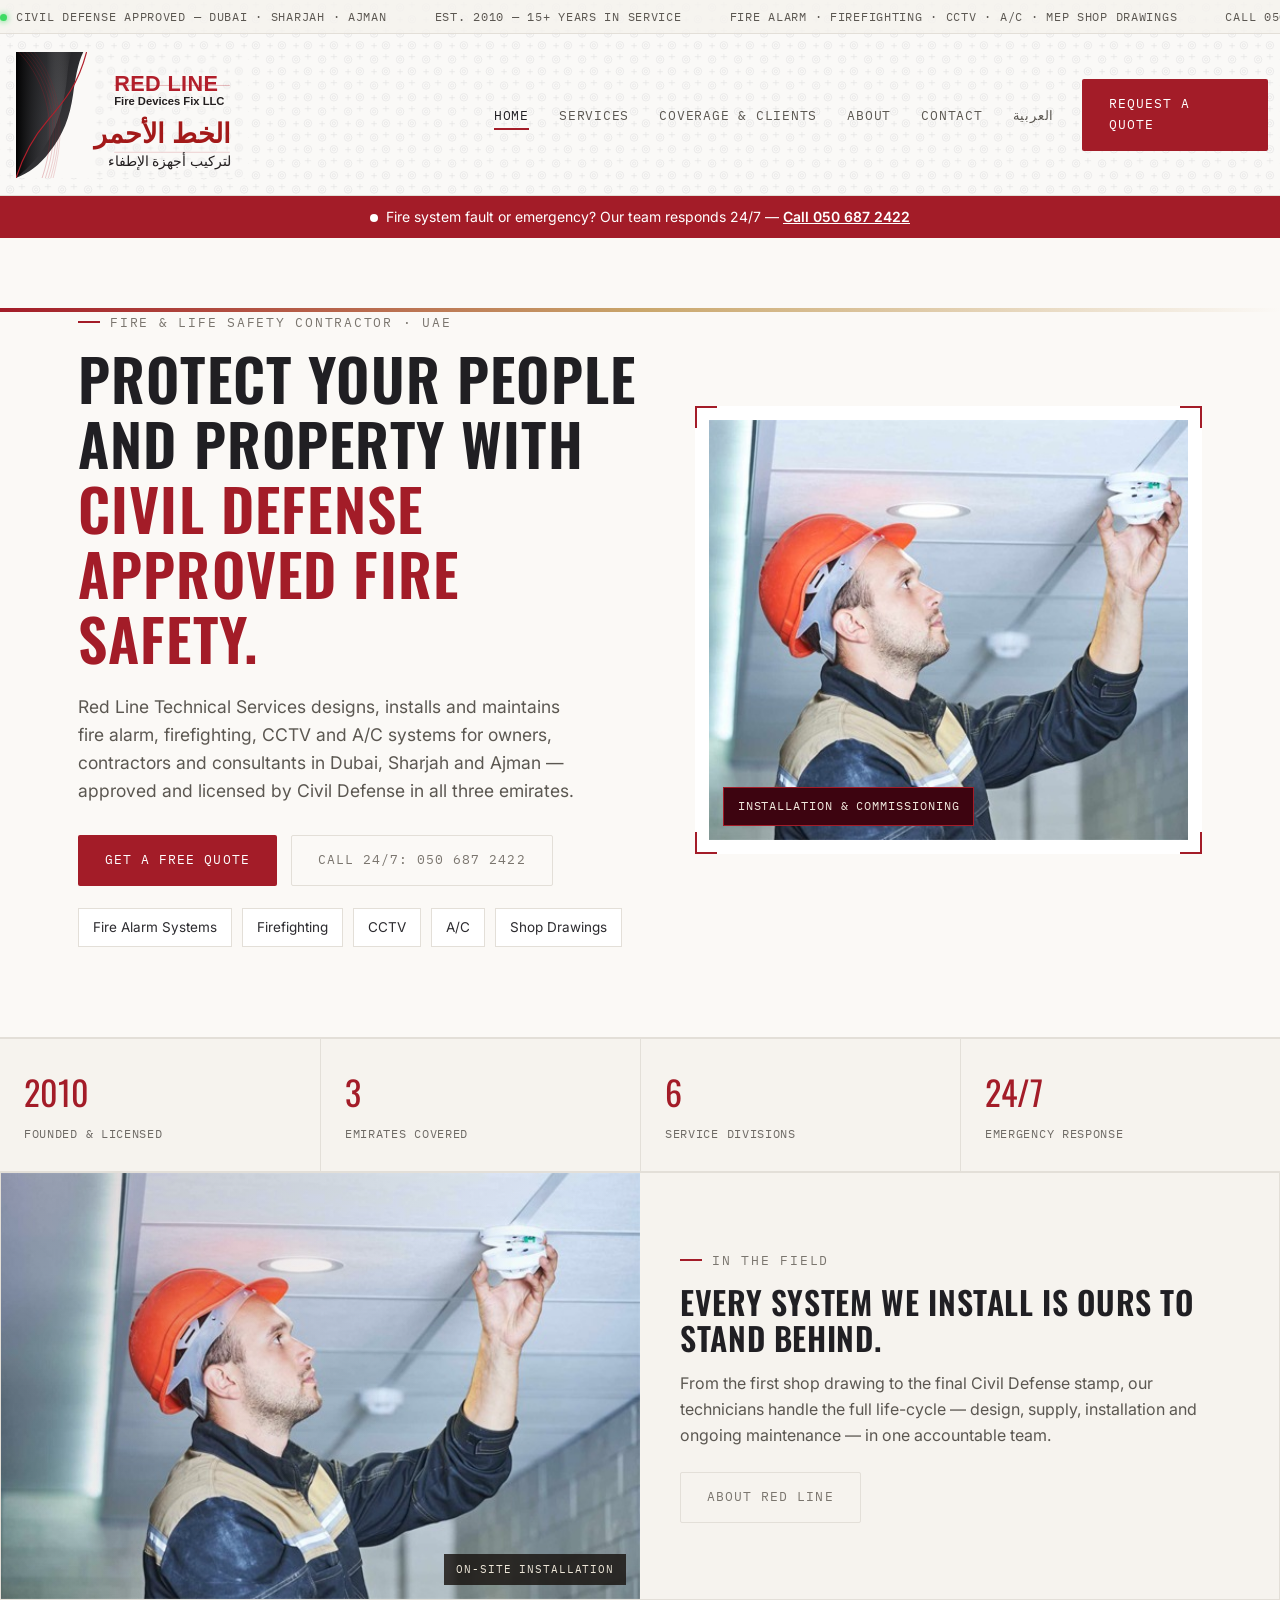
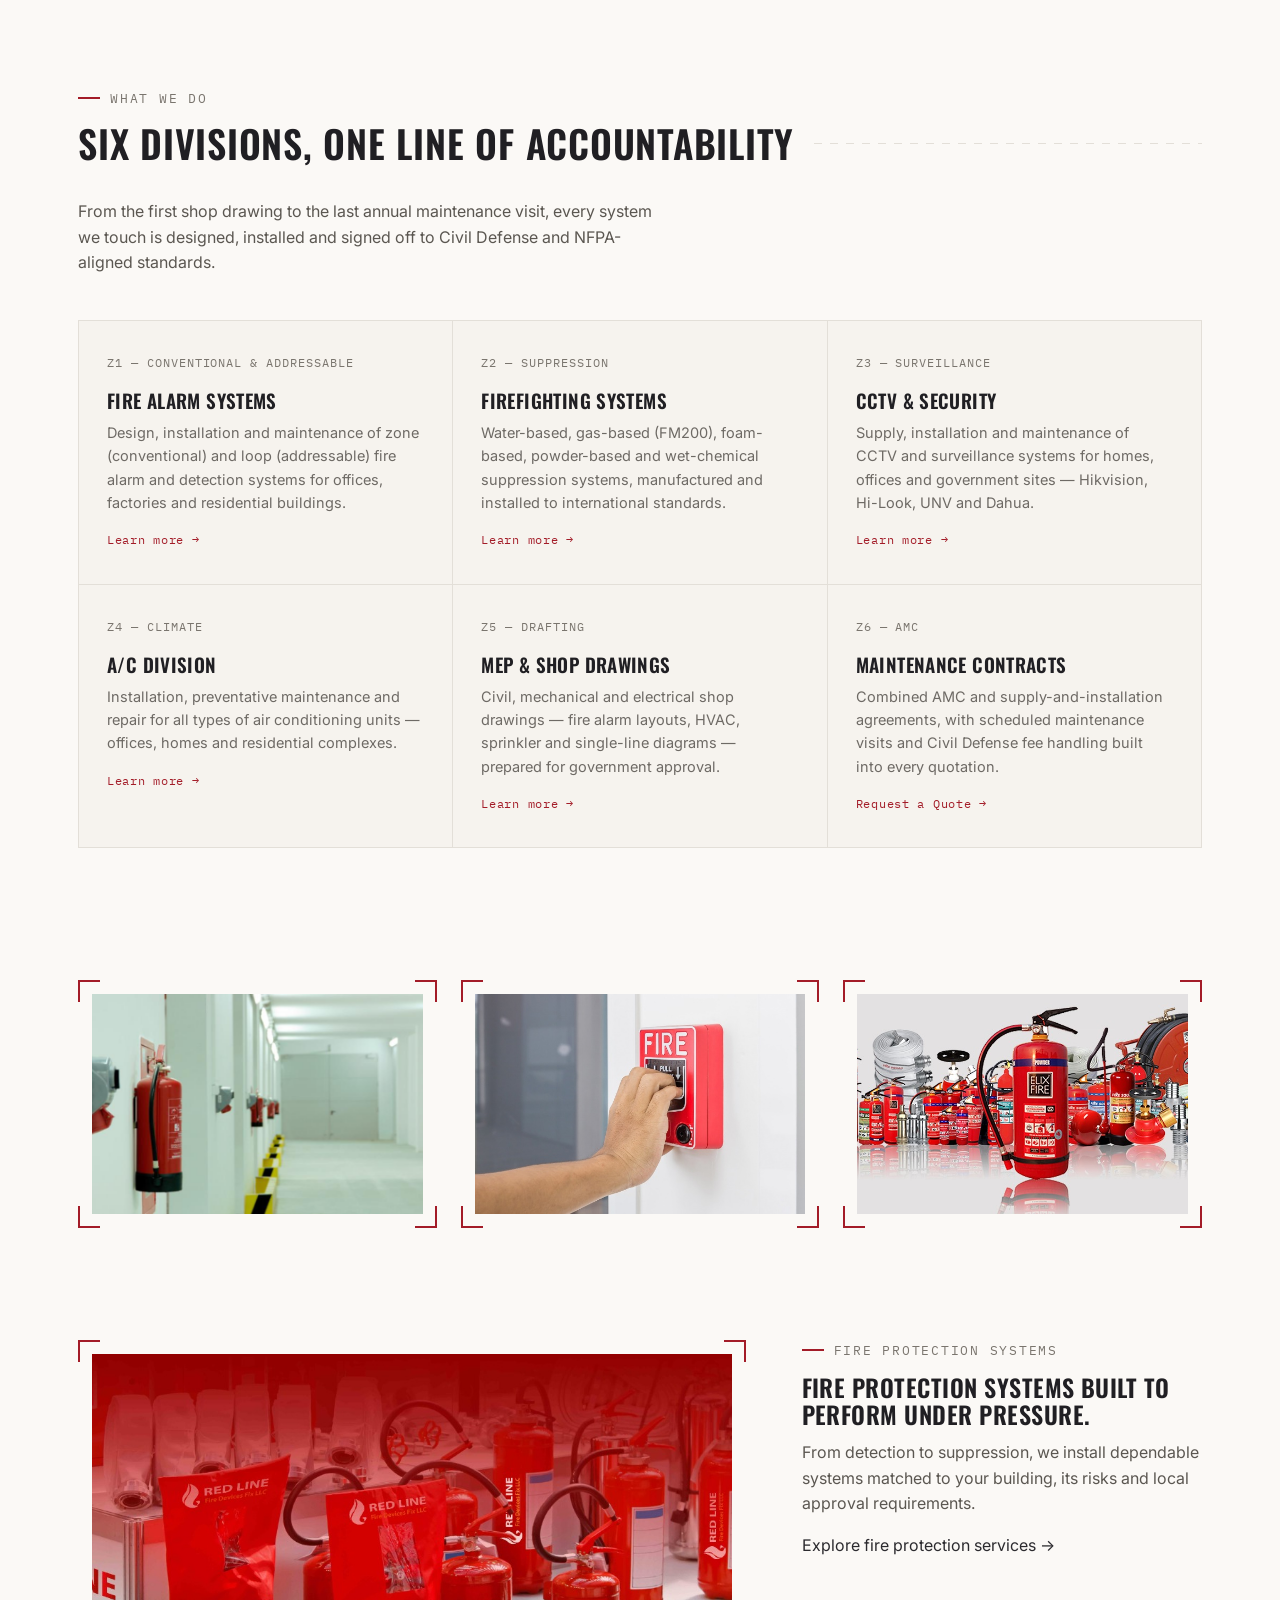
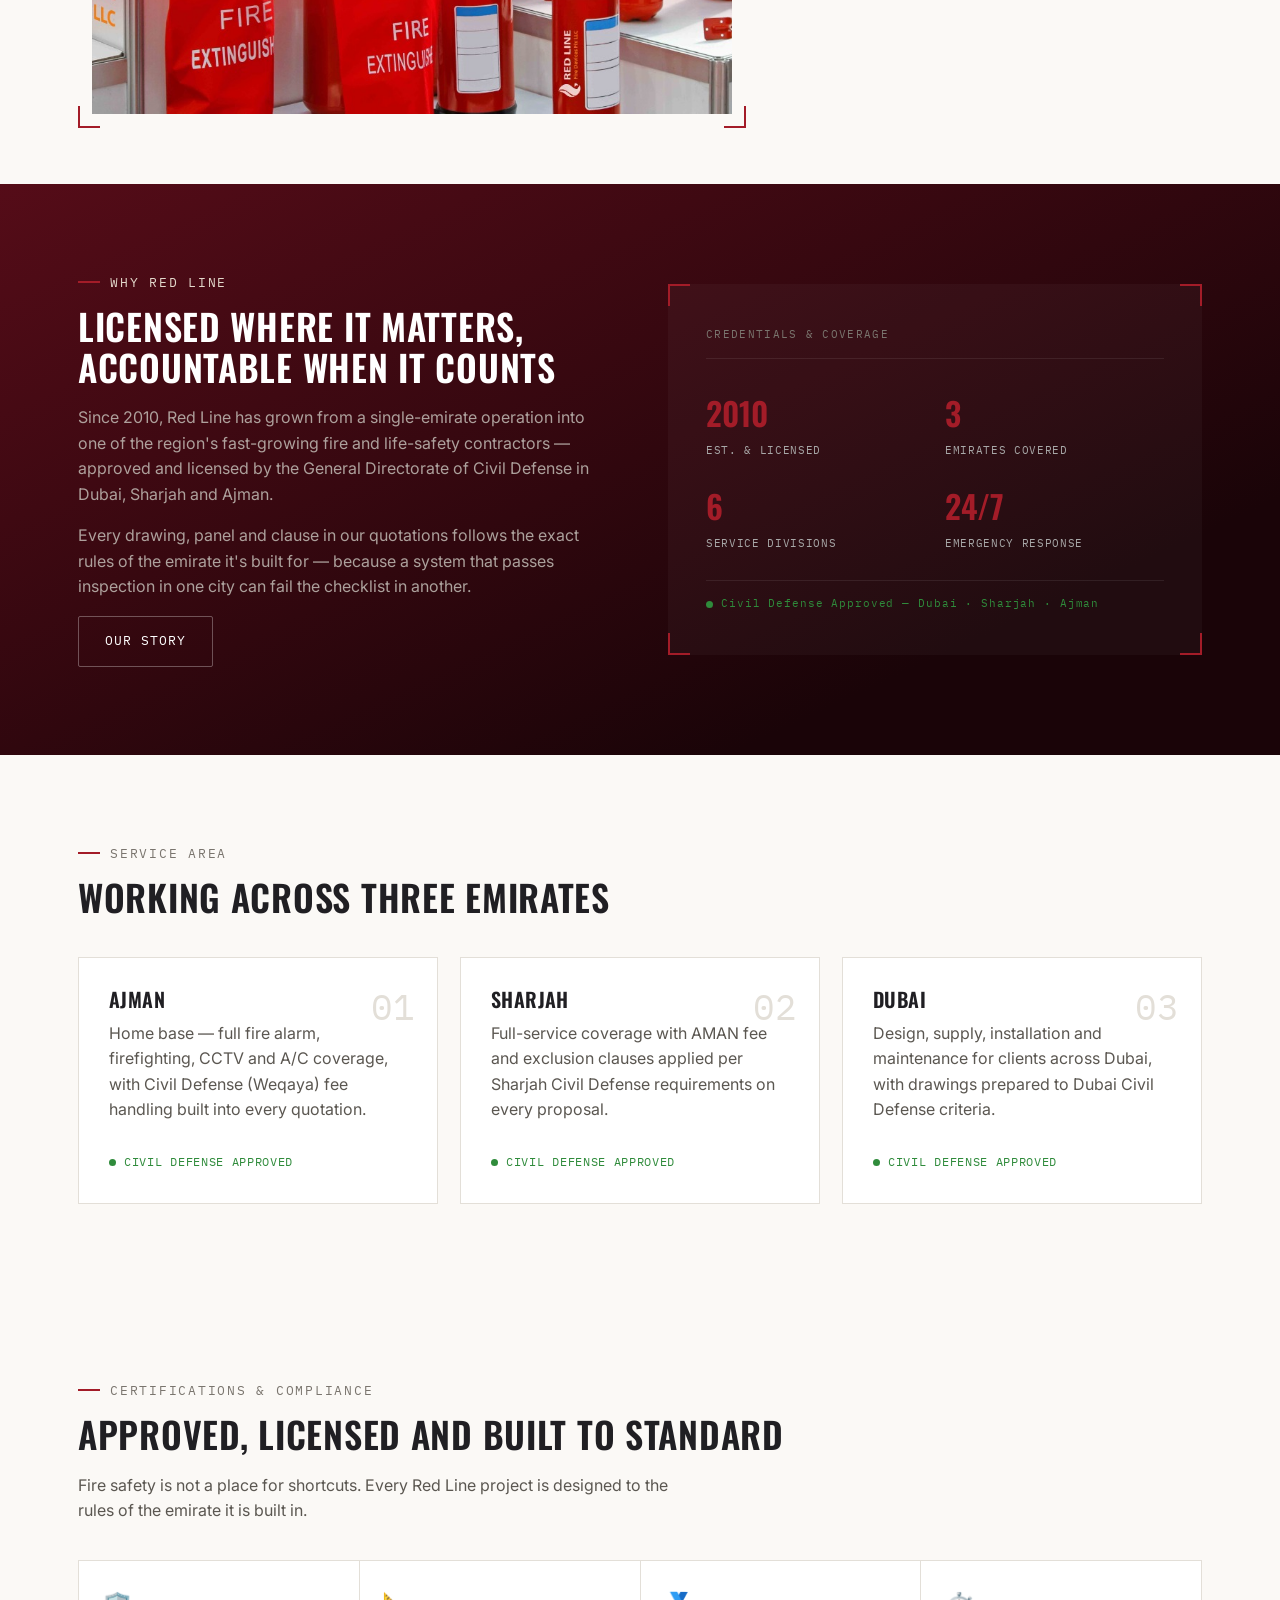
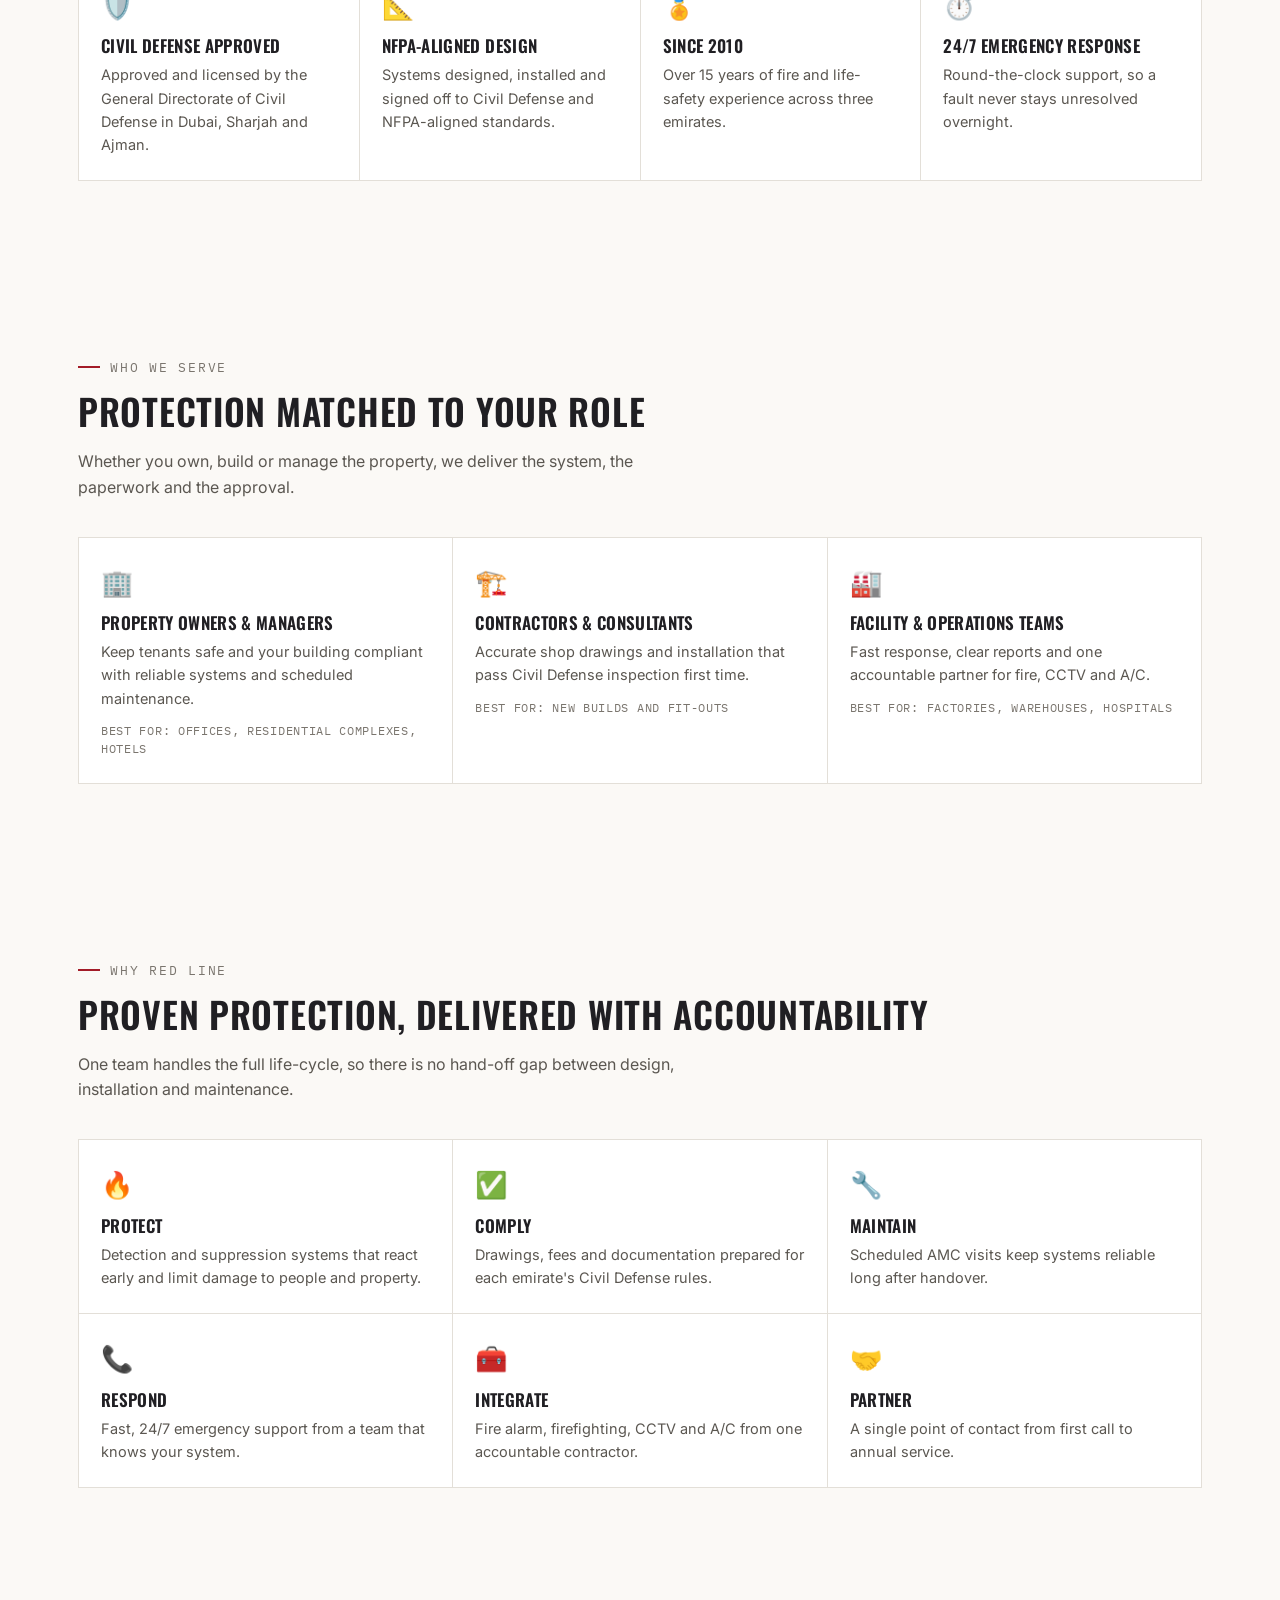
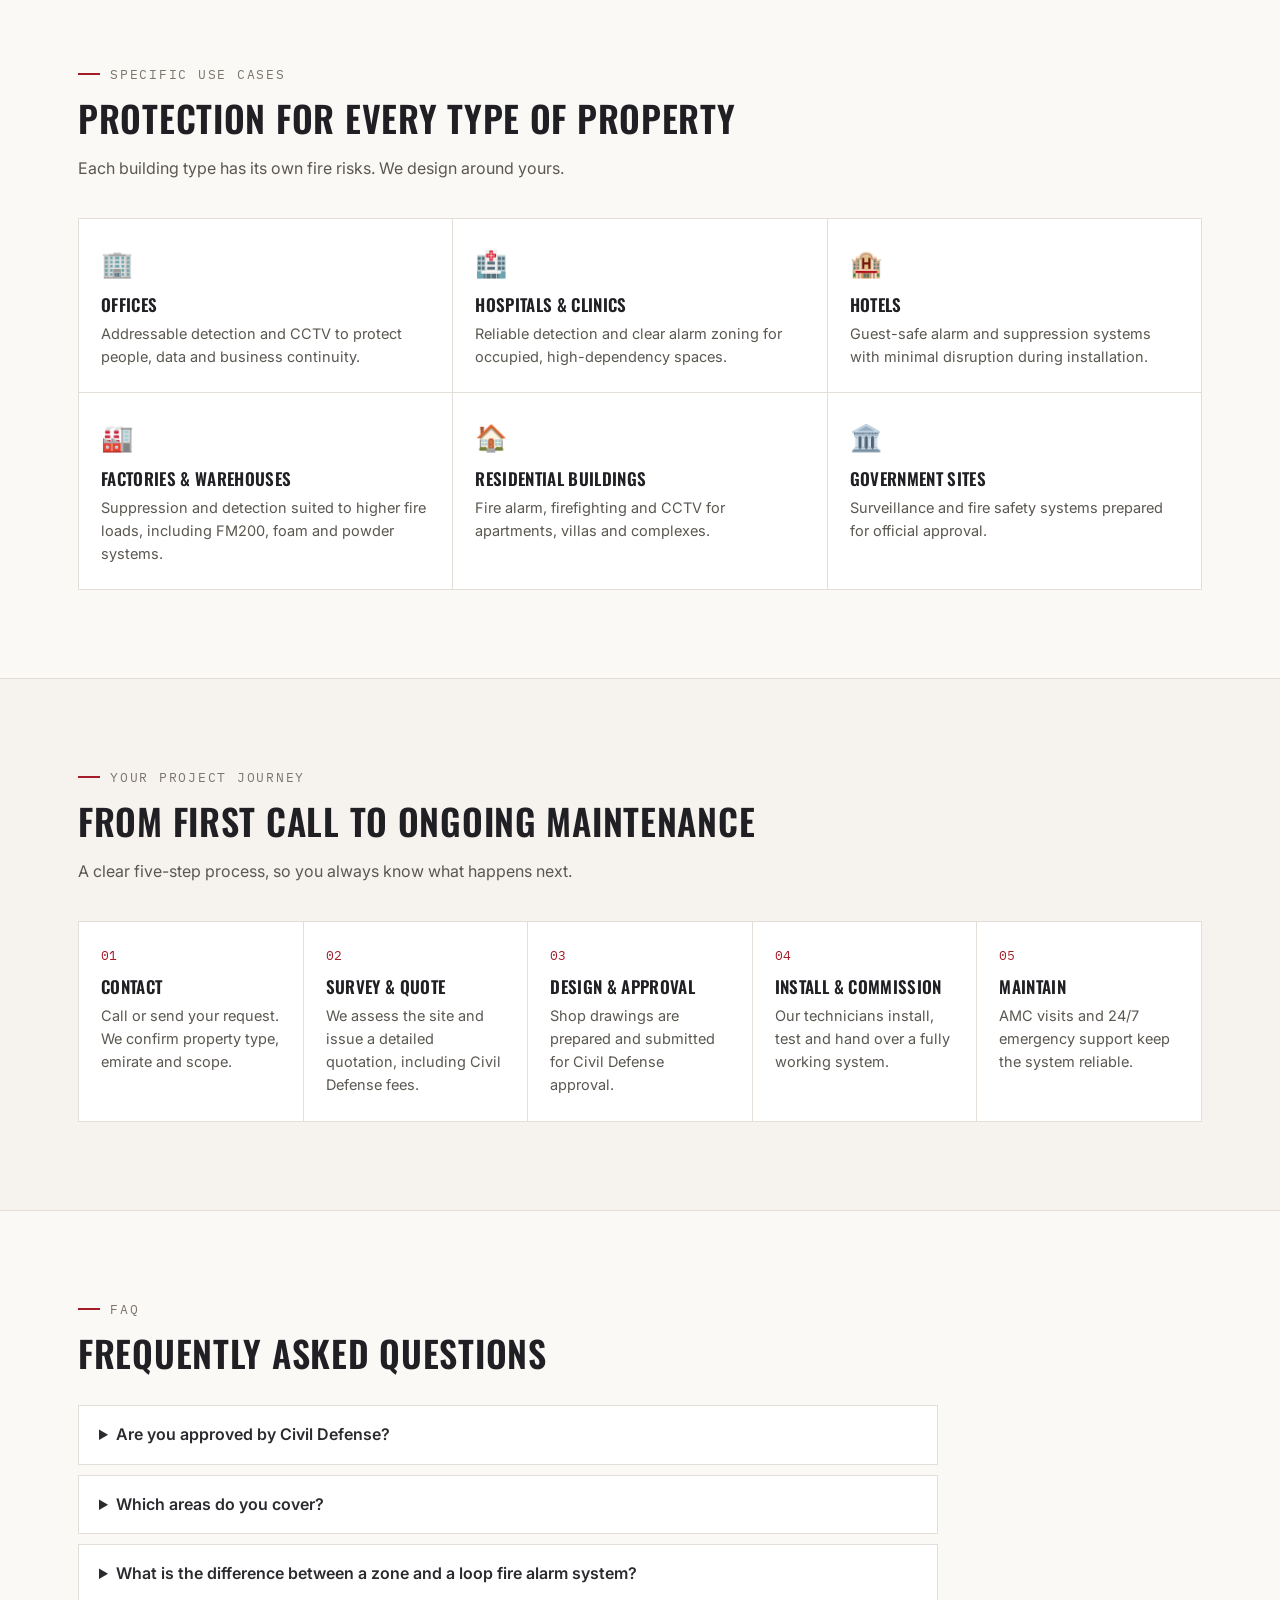
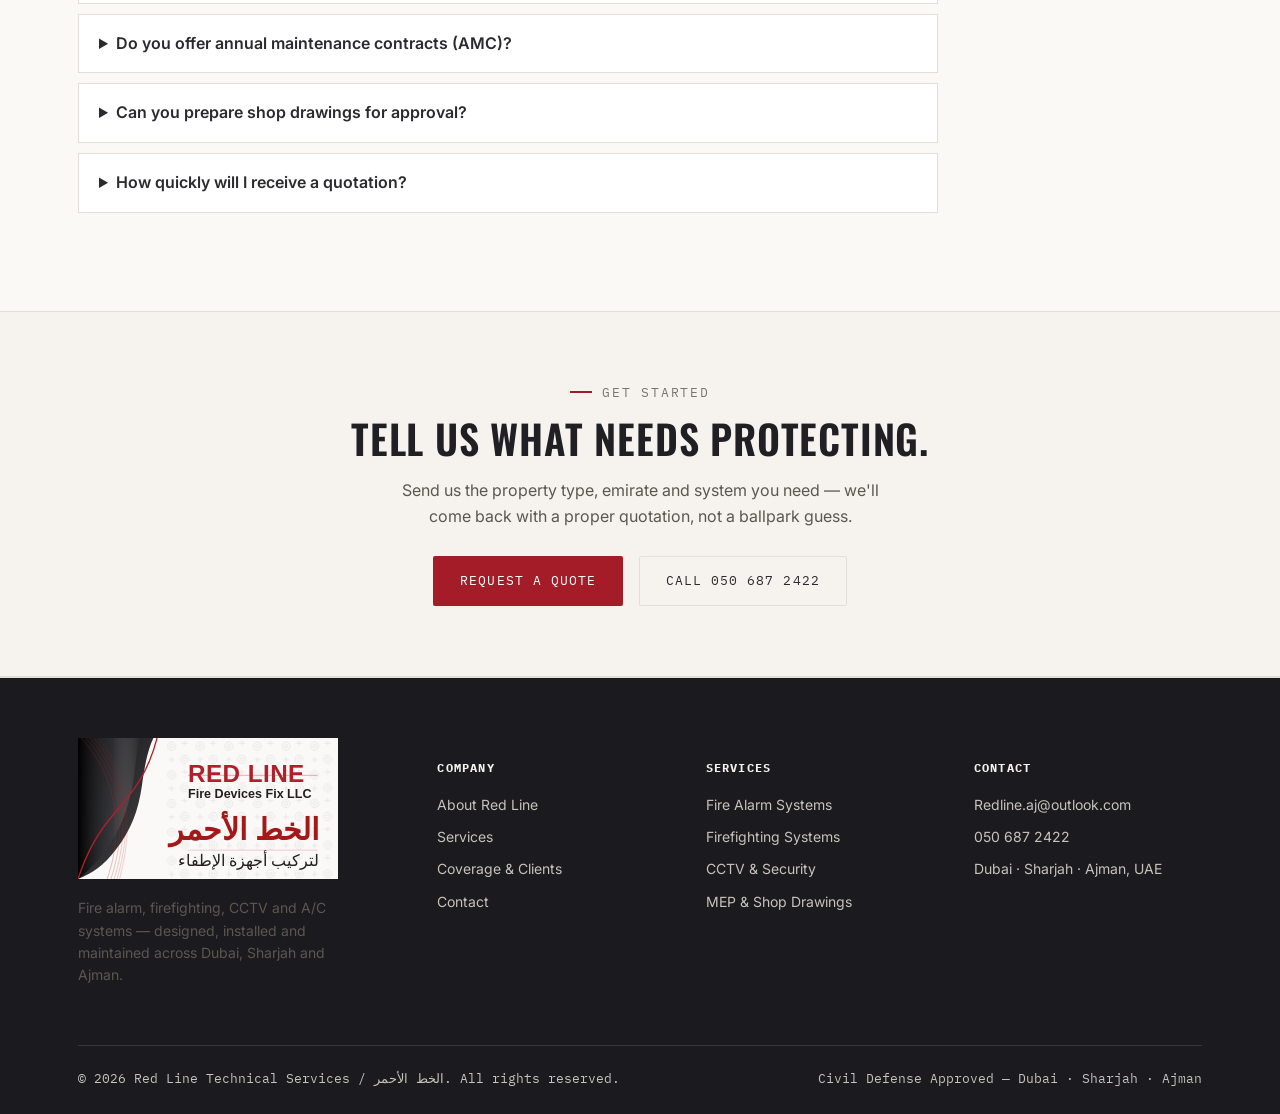
==== commit 99002984: "Add fire-safety product visuals Co-authored-by: muadamohd-code <228262912+muadamohd-code@users.norep" ====
--- a/index.html
+++ b/index.html
@@ -163,6 +163,23 @@
       <div class="blueprint" data-reveal>
         <span class="bp-tr"></span><span class="bp-bl"></span>
         <img src="assets/img/equipment-lineup.jpg" alt="Fire safety equipment lineup ready for installation">
+      </div>
+    </div>
+  </div>
+</section>
+
+<section class="section section-tight" aria-labelledby="fire-protection-feature">
+  <div class="container">
+    <div class="svc-grid-img">
+      <div class="blueprint" data-reveal>
+        <span class="bp-tr"></span><span class="bp-bl"></span>
+        <img src="redline-shelf.jpg" alt="Red Line fire protection equipment ready for installation">
+      </div>
+      <div data-reveal>
+        <div class="eyebrow">Fire Protection Systems</div>
+        <h2 id="fire-protection-feature">Fire protection systems built to perform under pressure.</h2>
+        <p>From detection to suppression, we install dependable systems matched to your building, its risks and local approval requirements.</p>
+        <a href="services.html#firefighting" class="zone-link">Explore fire protection services →</a>
       </div>
     </div>
   </div>
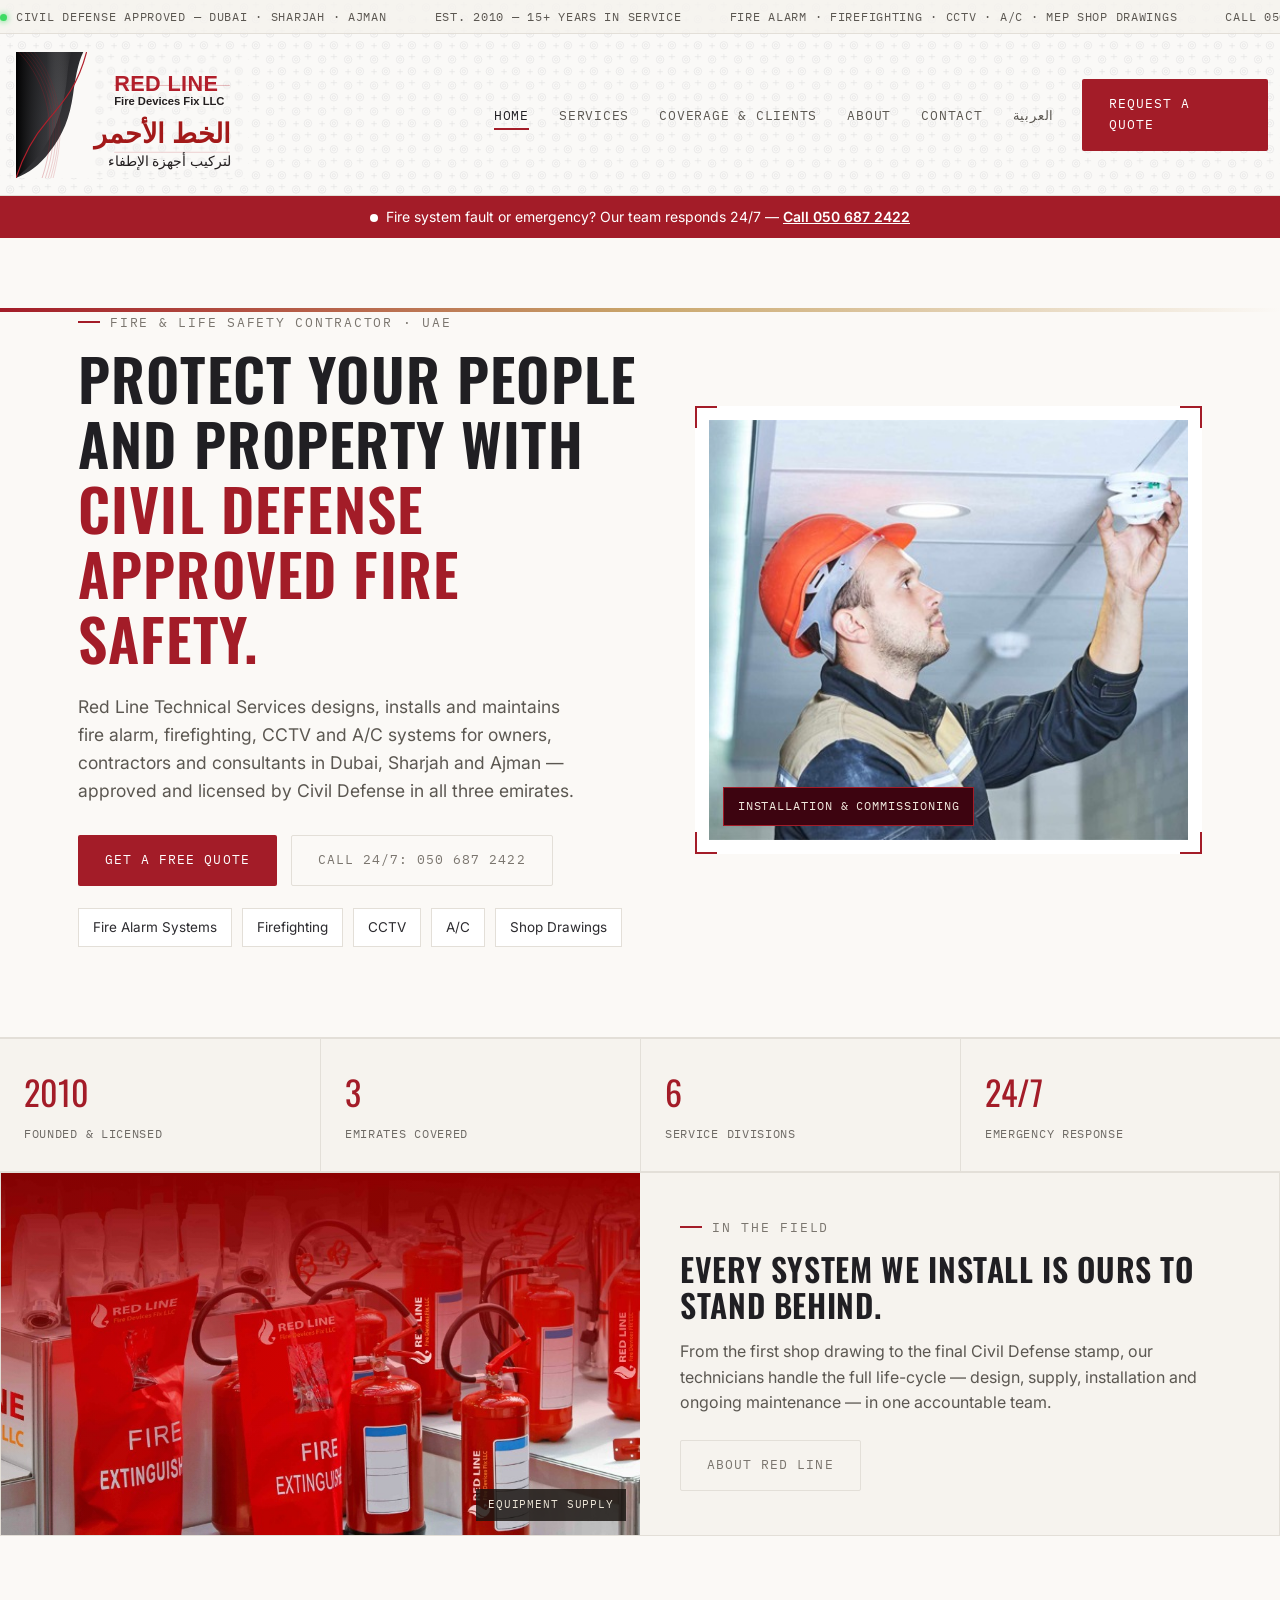
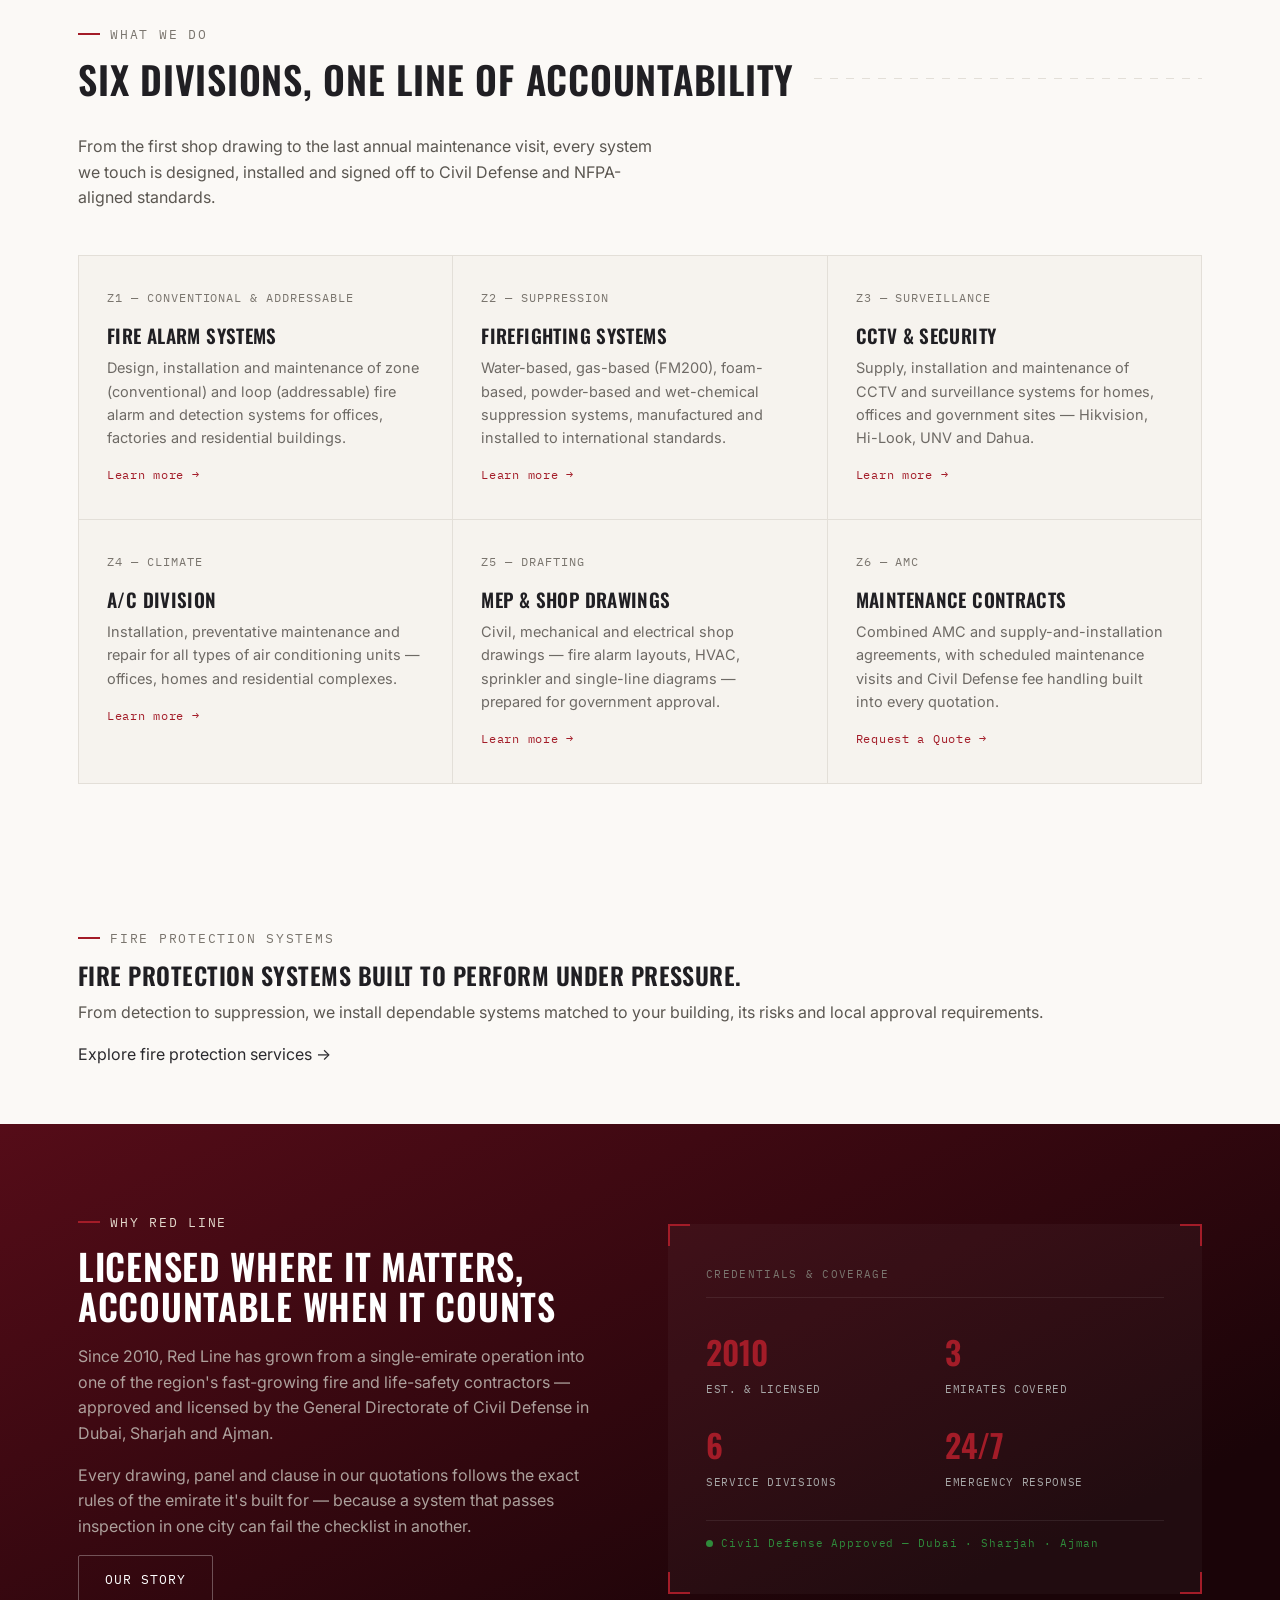
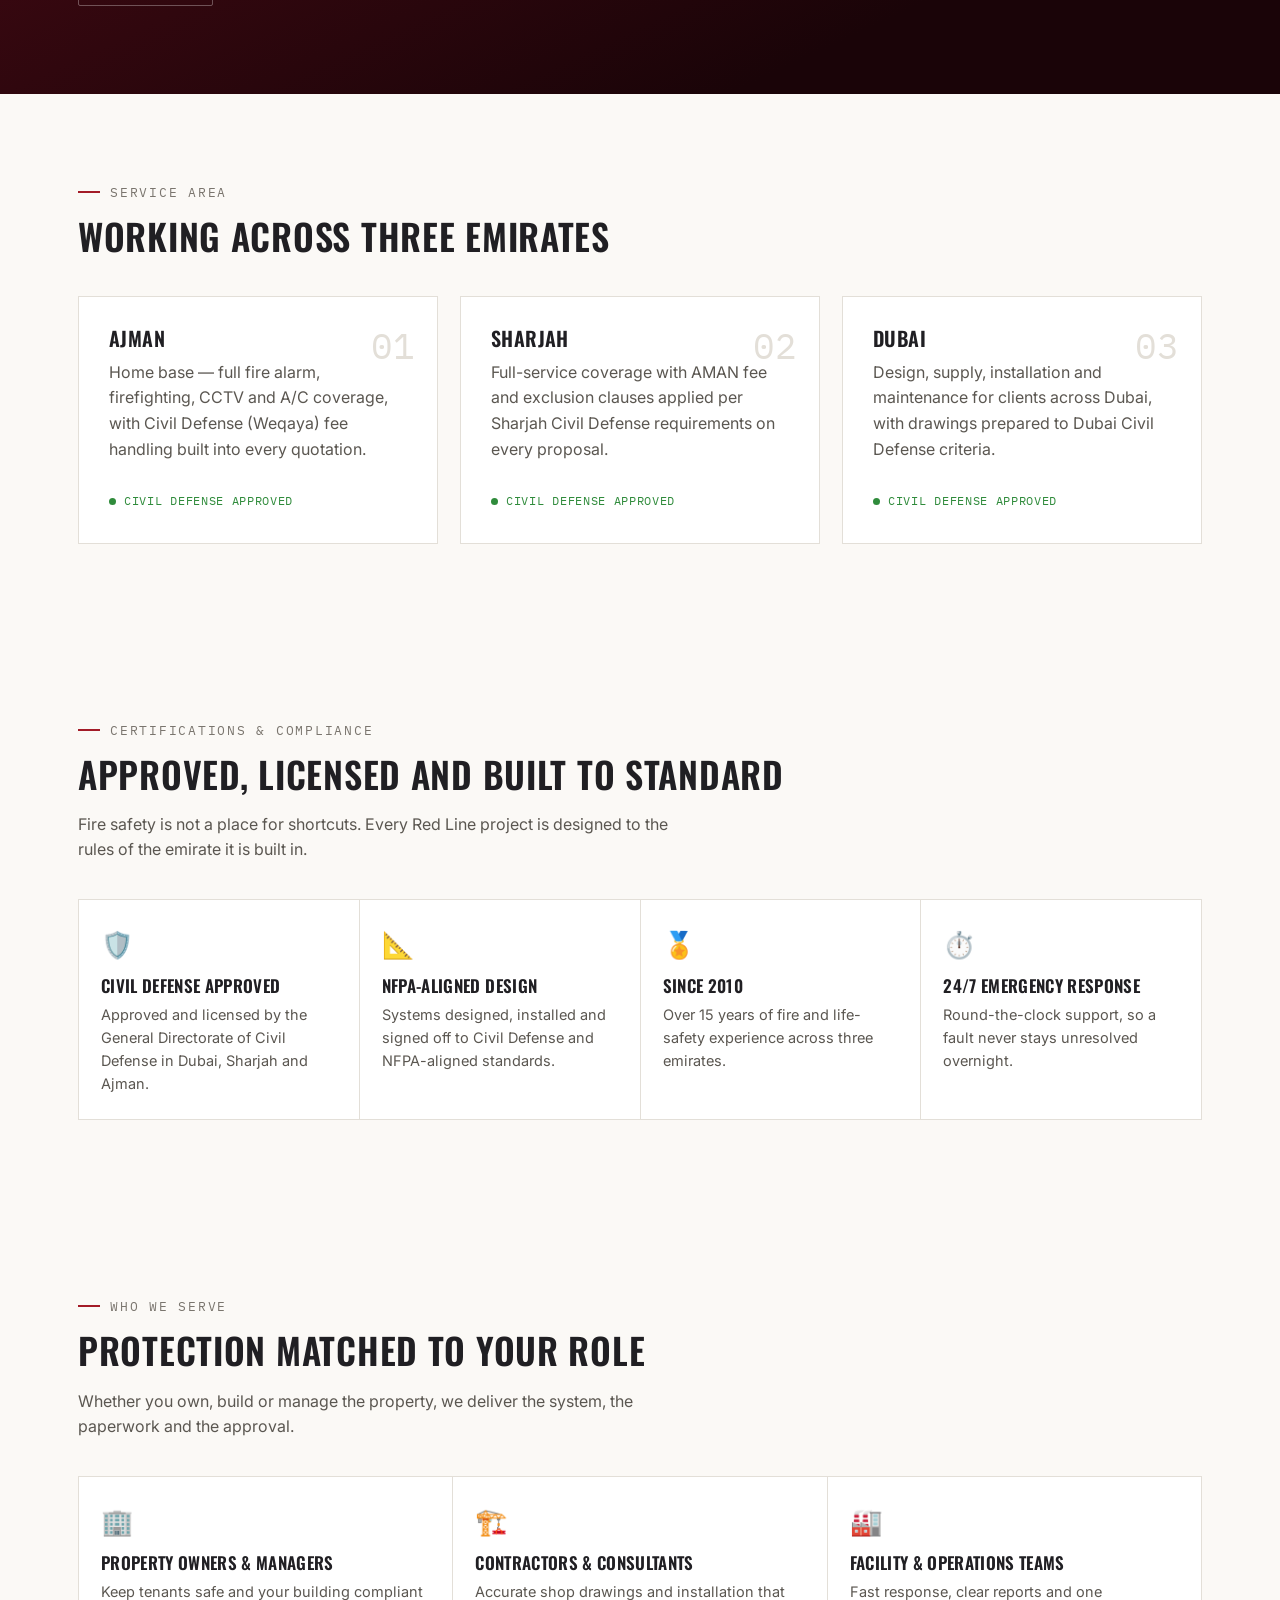
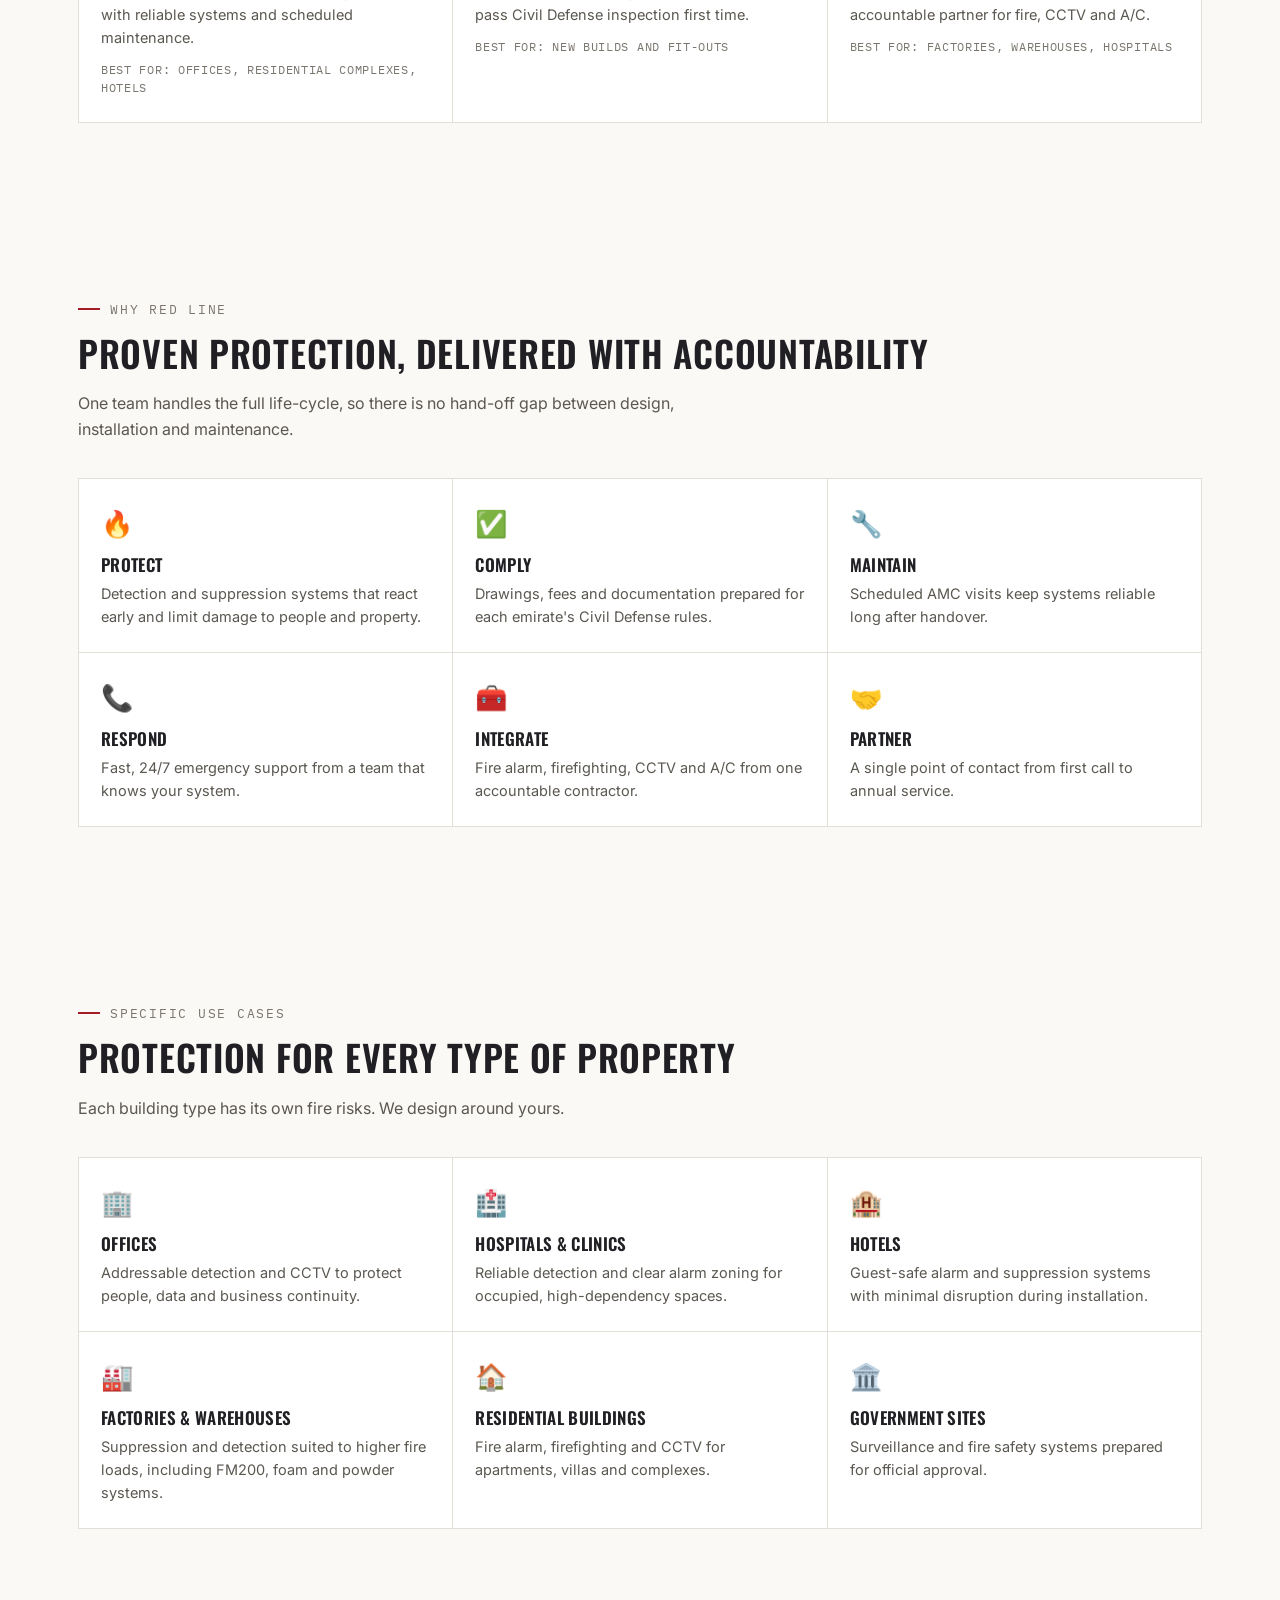
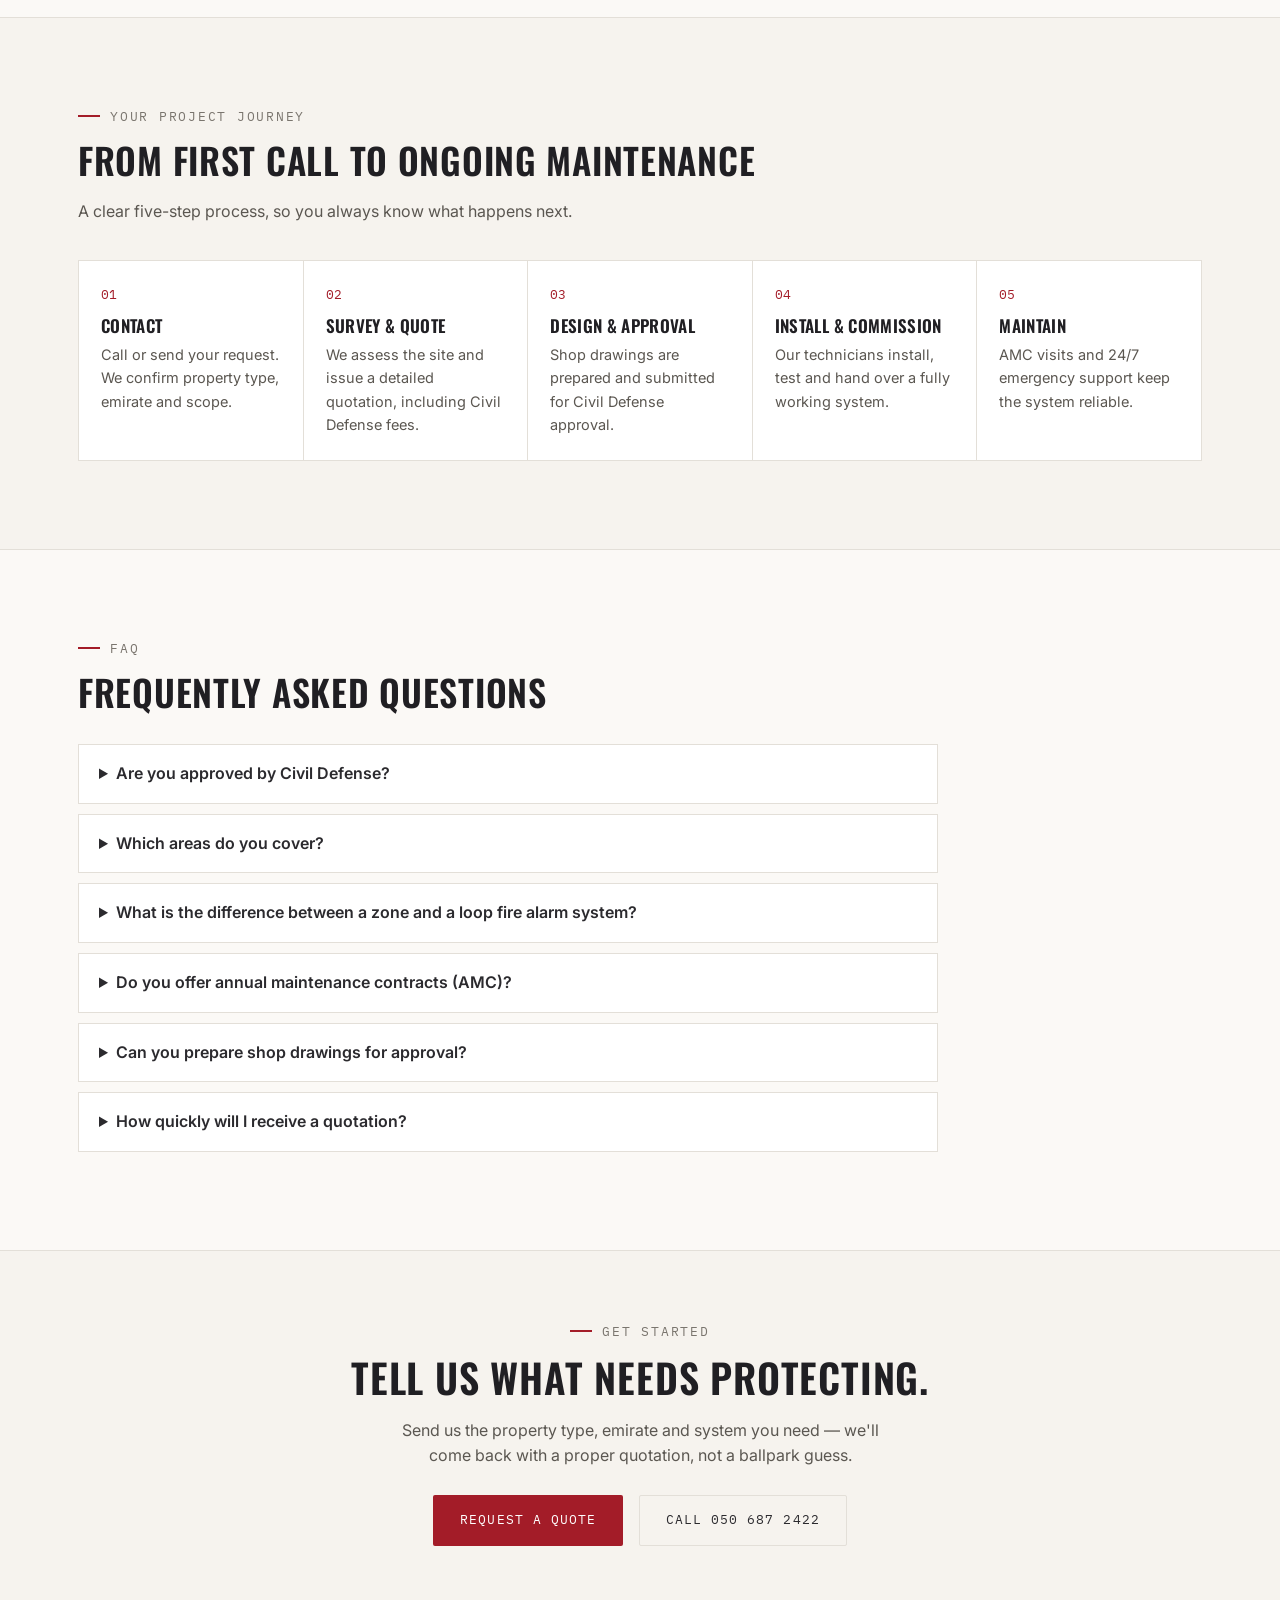
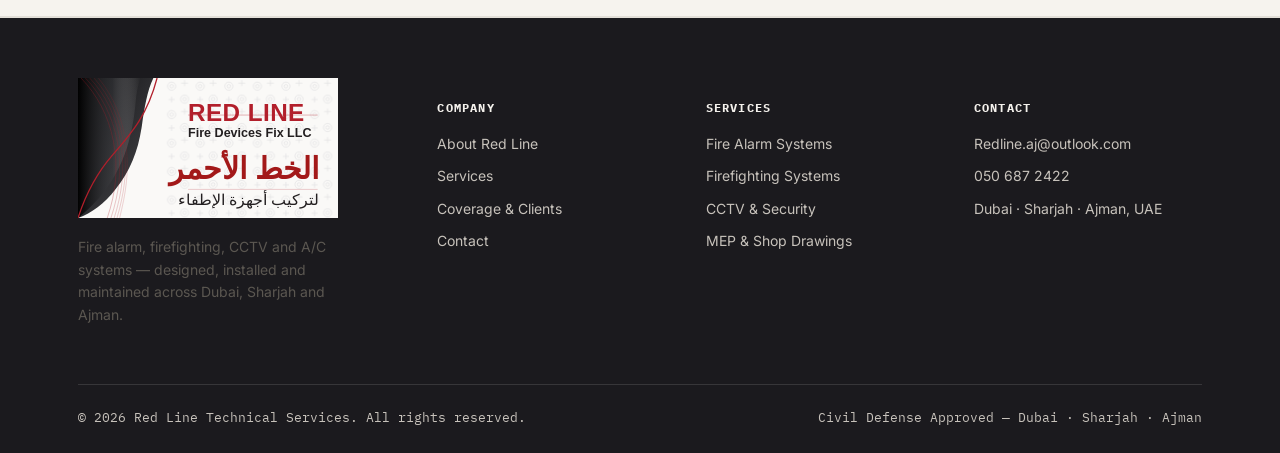
==== commit 230449c9: "Apply remaining changes Co-authored-by: muadamohd-code <228262912+muadamohd-code@users.noreply.githu" ====
--- a/index.html
+++ b/index.html
@@ -88,8 +88,8 @@
 <!-- Premium photo strip: installation in the field -->
 <div class="premium-split" data-reveal>
   <div class="premium-split-img">
-    <img src="assets/img/hero-install.jpg" alt="Red Line technician installing fire detection equipment on site">
-    <span class="corner-tag">On-site Installation</span>
+    <img src="assets/img/redline-shelf.jpg" alt="Red Line branded fire protection equipment ready for installation">
+    <span class="corner-tag">Equipment Supply</span>
   </div>
   <div class="premium-split-body">
     <div class="eyebrow">In the Field</div>
@@ -149,32 +149,9 @@
   </div>
 </section>
 
-<section class="section section-tight" style="padding-top:0;">
-  <div class="container">
-    <div class="vis-strip">
-      <div class="blueprint" data-reveal>
-        <span class="bp-tr"></span><span class="bp-bl"></span>
-        <img src="assets/img/corridor.jpg" alt="Building corridor with installed fire safety systems">
-      </div>
-      <div class="blueprint" data-reveal>
-        <span class="bp-tr"></span><span class="bp-bl"></span>
-        <img src="assets/img/callpoint.jpg" alt="Manual call point installed on wall">
-      </div>
-      <div class="blueprint" data-reveal>
-        <span class="bp-tr"></span><span class="bp-bl"></span>
-        <img src="assets/img/equipment-lineup.jpg" alt="Fire safety equipment lineup ready for installation">
-      </div>
-    </div>
-  </div>
-</section>
-
 <section class="section section-tight" aria-labelledby="fire-protection-feature">
   <div class="container">
-    <div class="svc-grid-img">
-      <div class="blueprint" data-reveal>
-        <span class="bp-tr"></span><span class="bp-bl"></span>
-        <img src="redline-shelf.jpg" alt="Red Line fire protection equipment ready for installation">
-      </div>
+    <div class="svc-grid-img" style="display:block;">
       <div data-reveal>
         <div class="eyebrow">Fire Protection Systems</div>
         <h2 id="fire-protection-feature">Fire protection systems built to perform under pressure.</h2>
@@ -391,7 +368,7 @@
       </div>
     </div>
     <div class="footer-bottom">
-      <span>© 2026 Red Line Technical Services / الخط الأحمر. All rights reserved.</span>
+      <span>© 2026 Red Line Technical Services. All rights reserved.</span>
       <span>Civil Defense Approved — Dubai · Sharjah · Ajman</span>
     </div>
   </div>
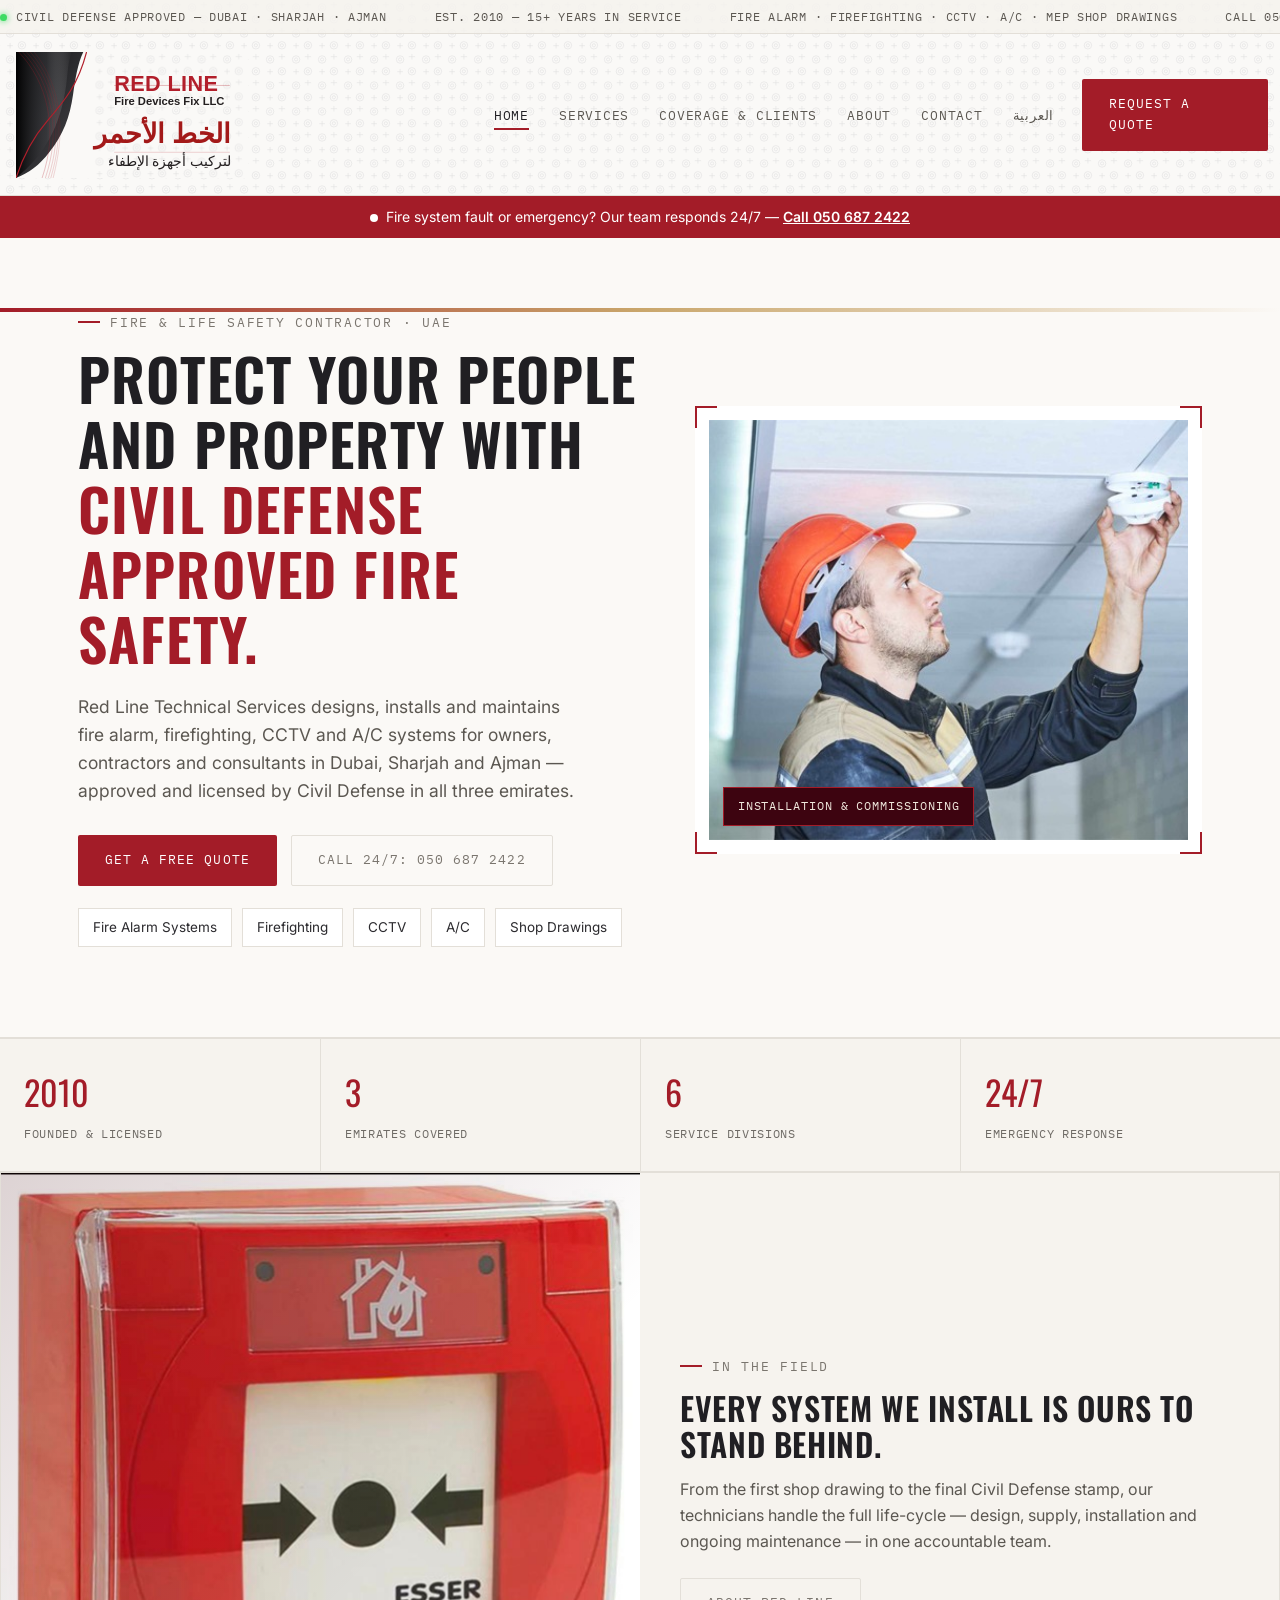
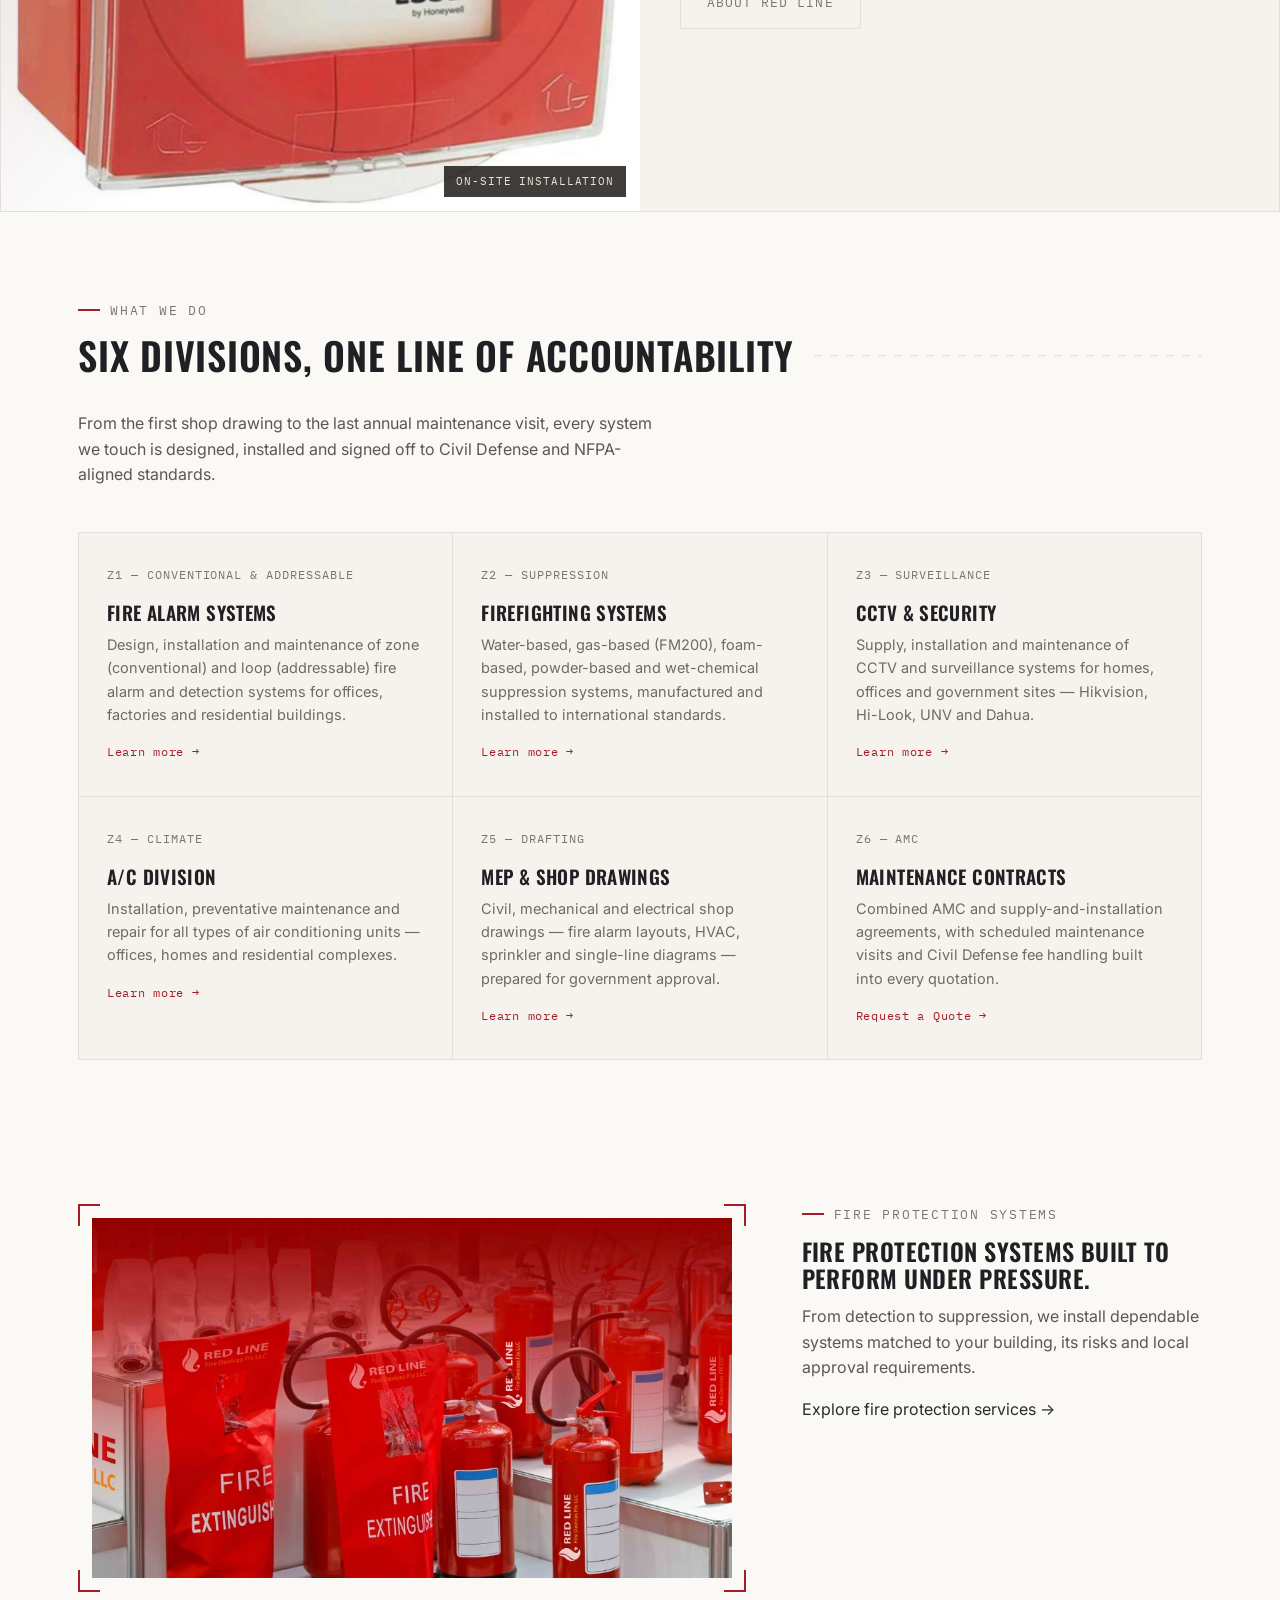
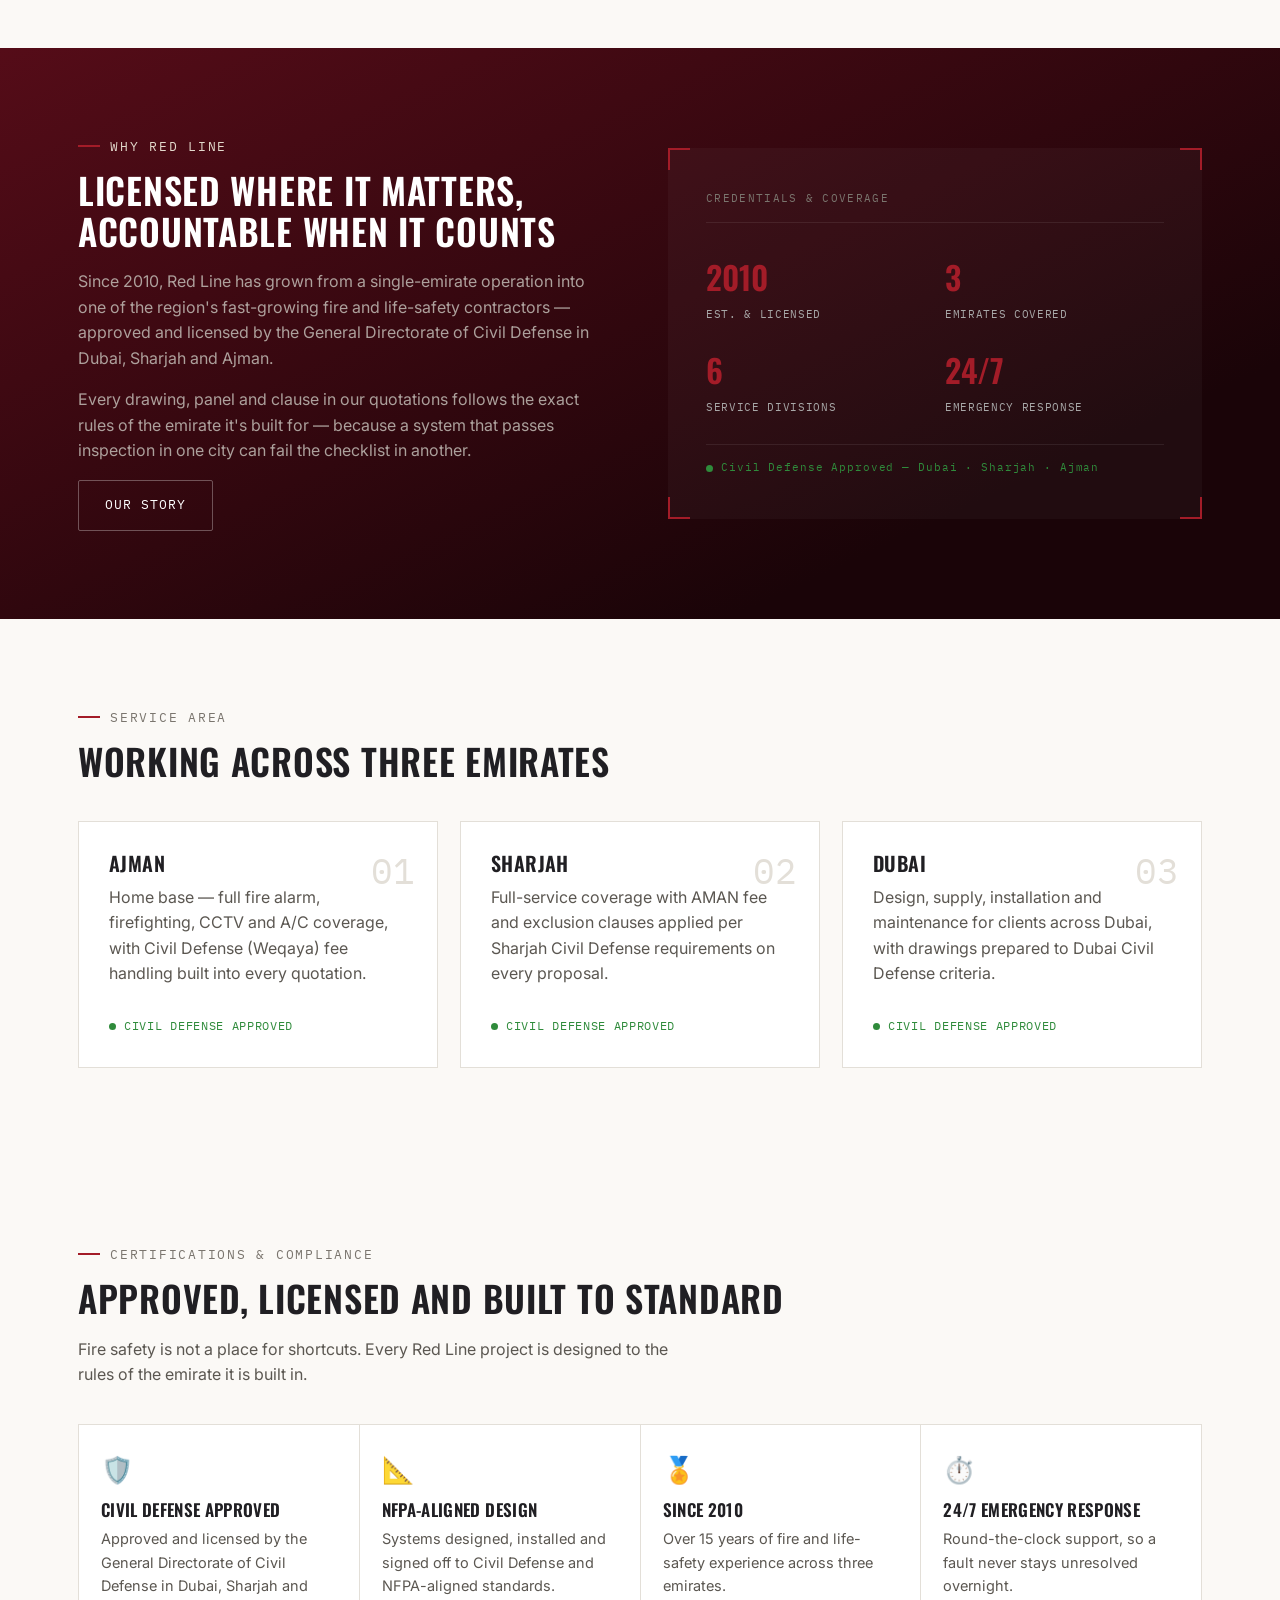
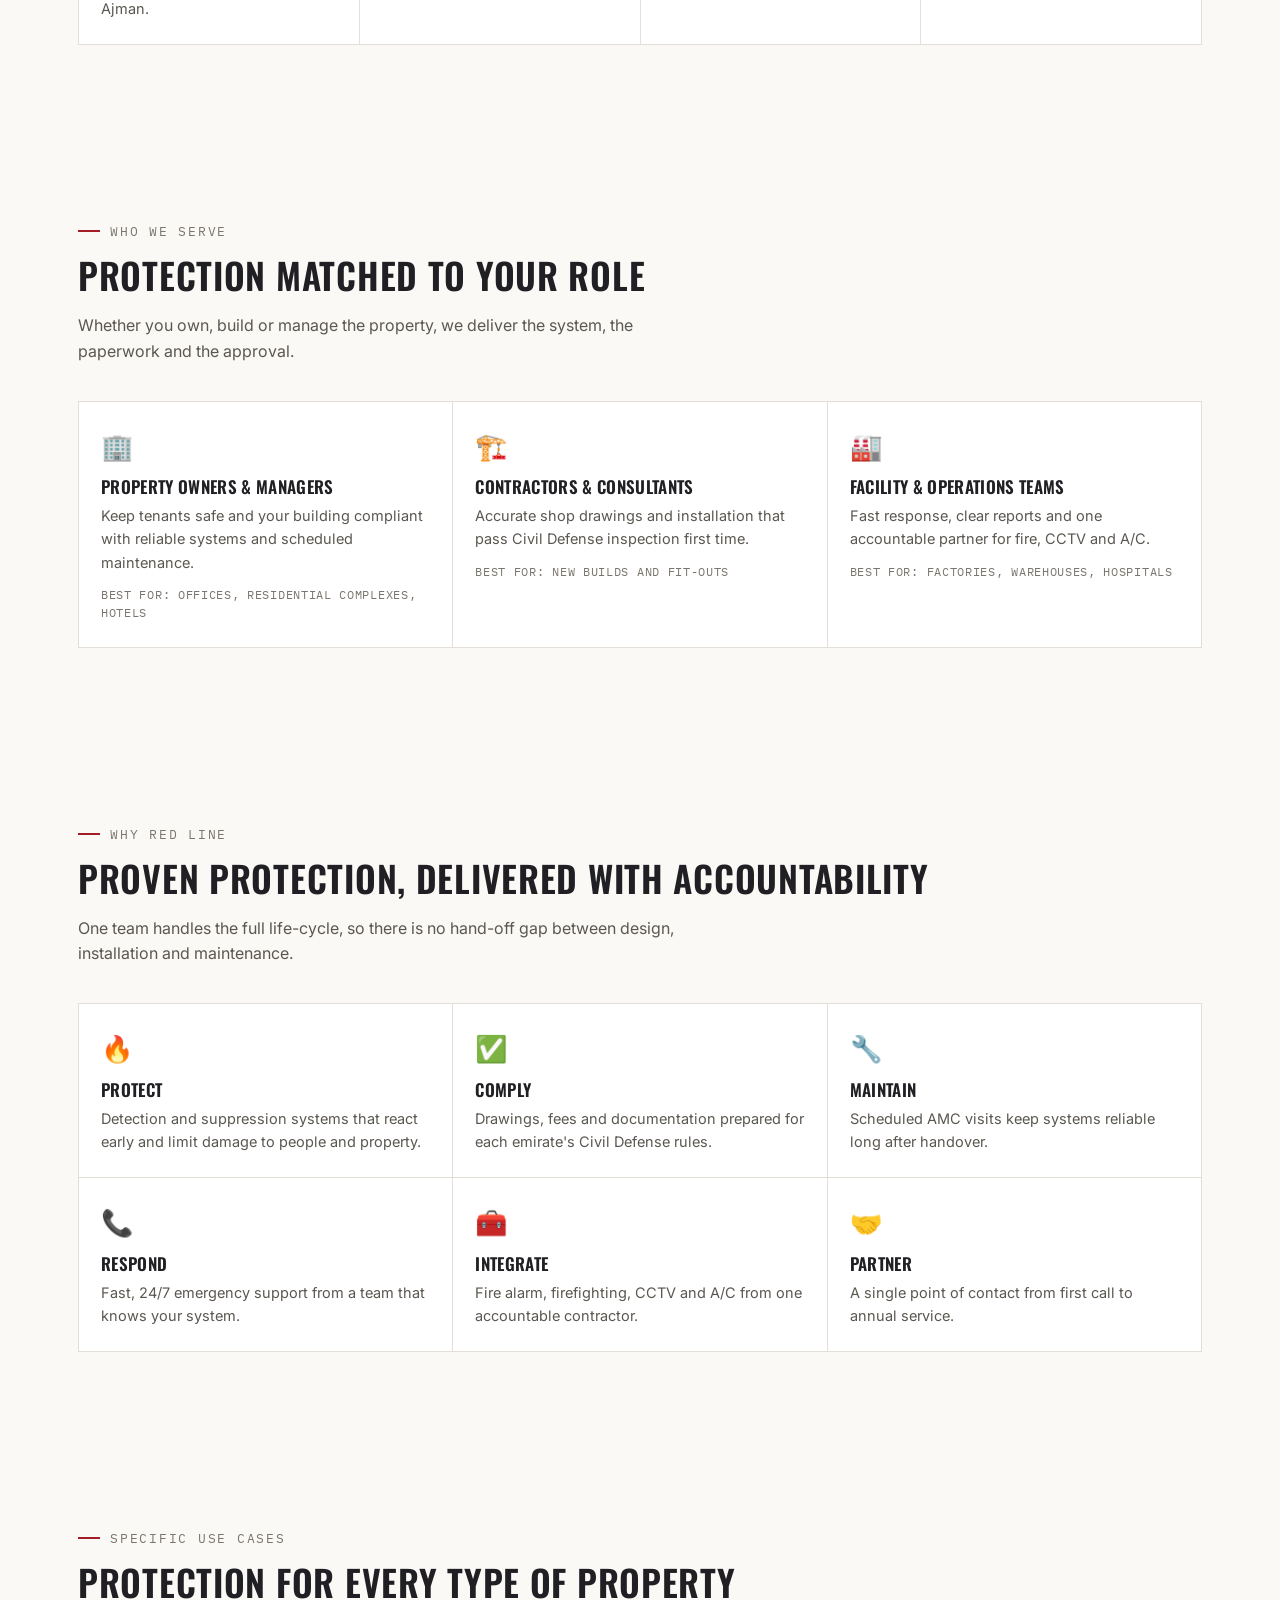
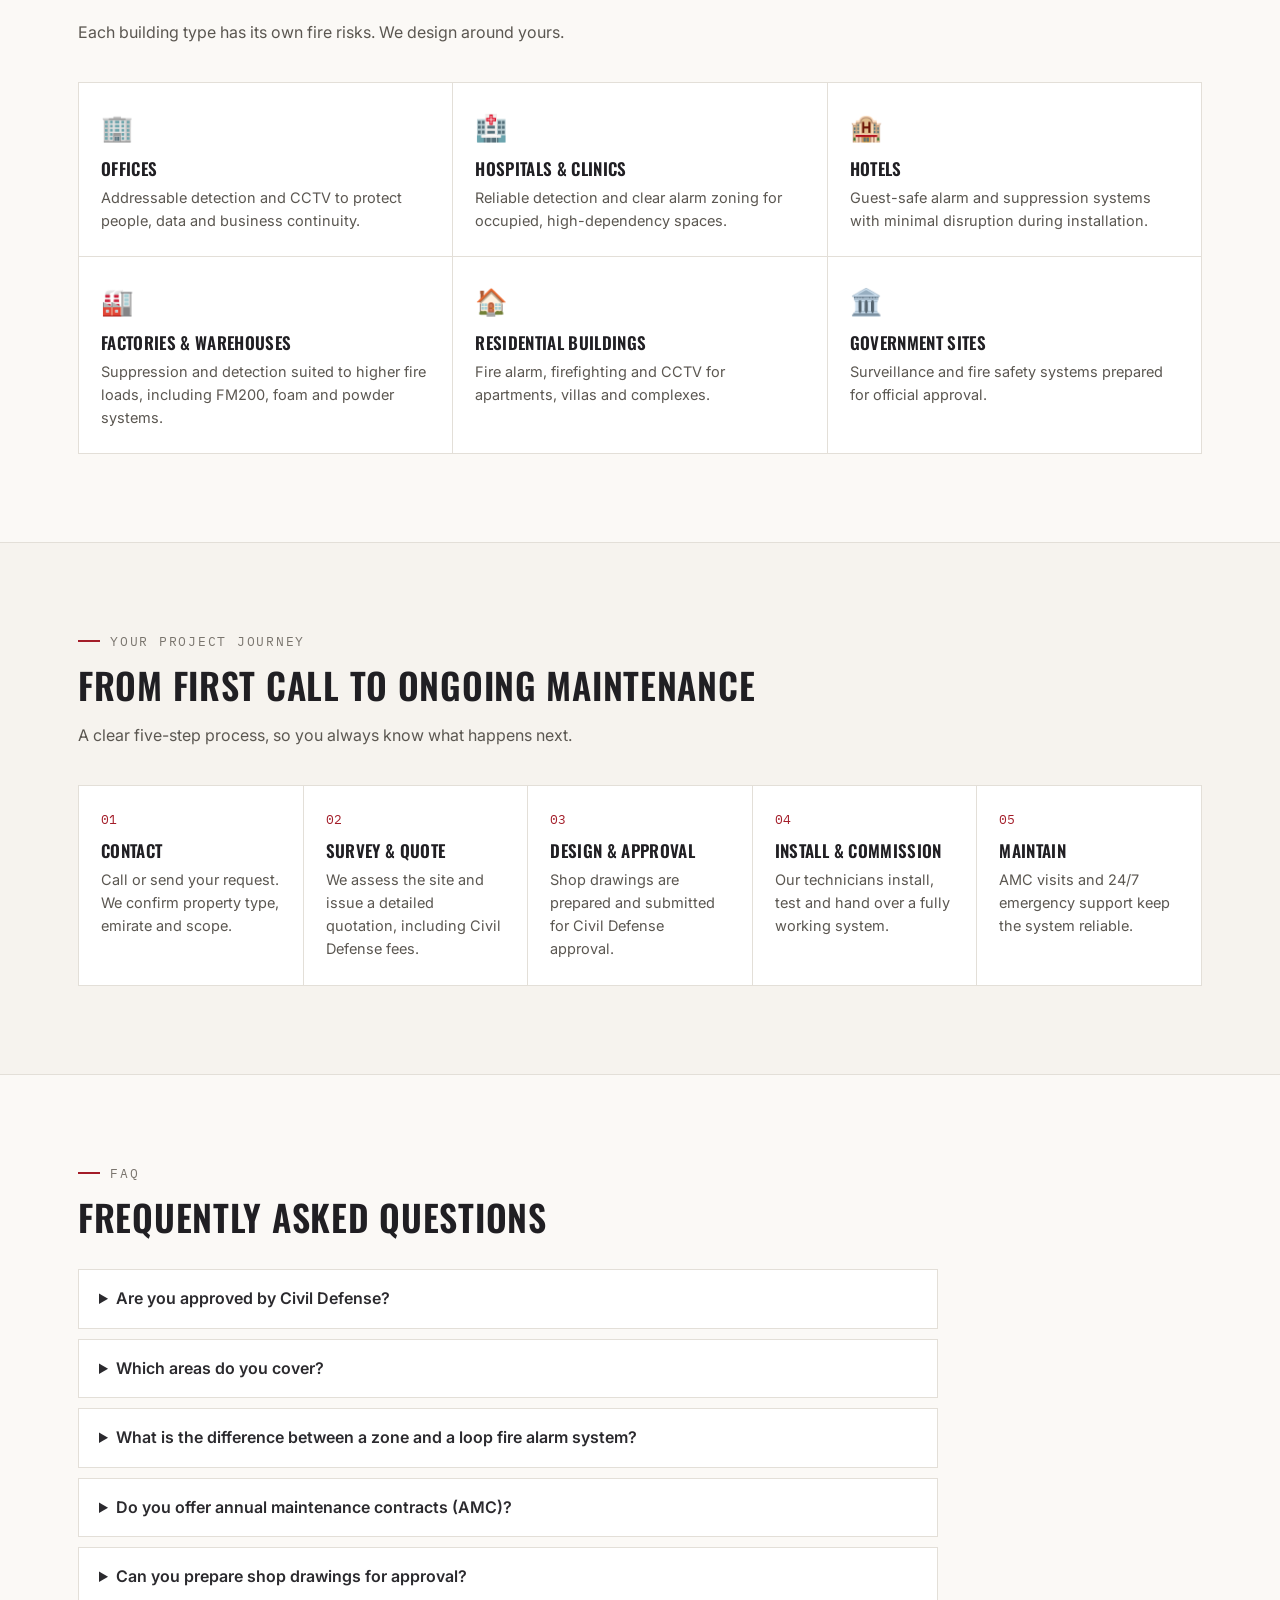
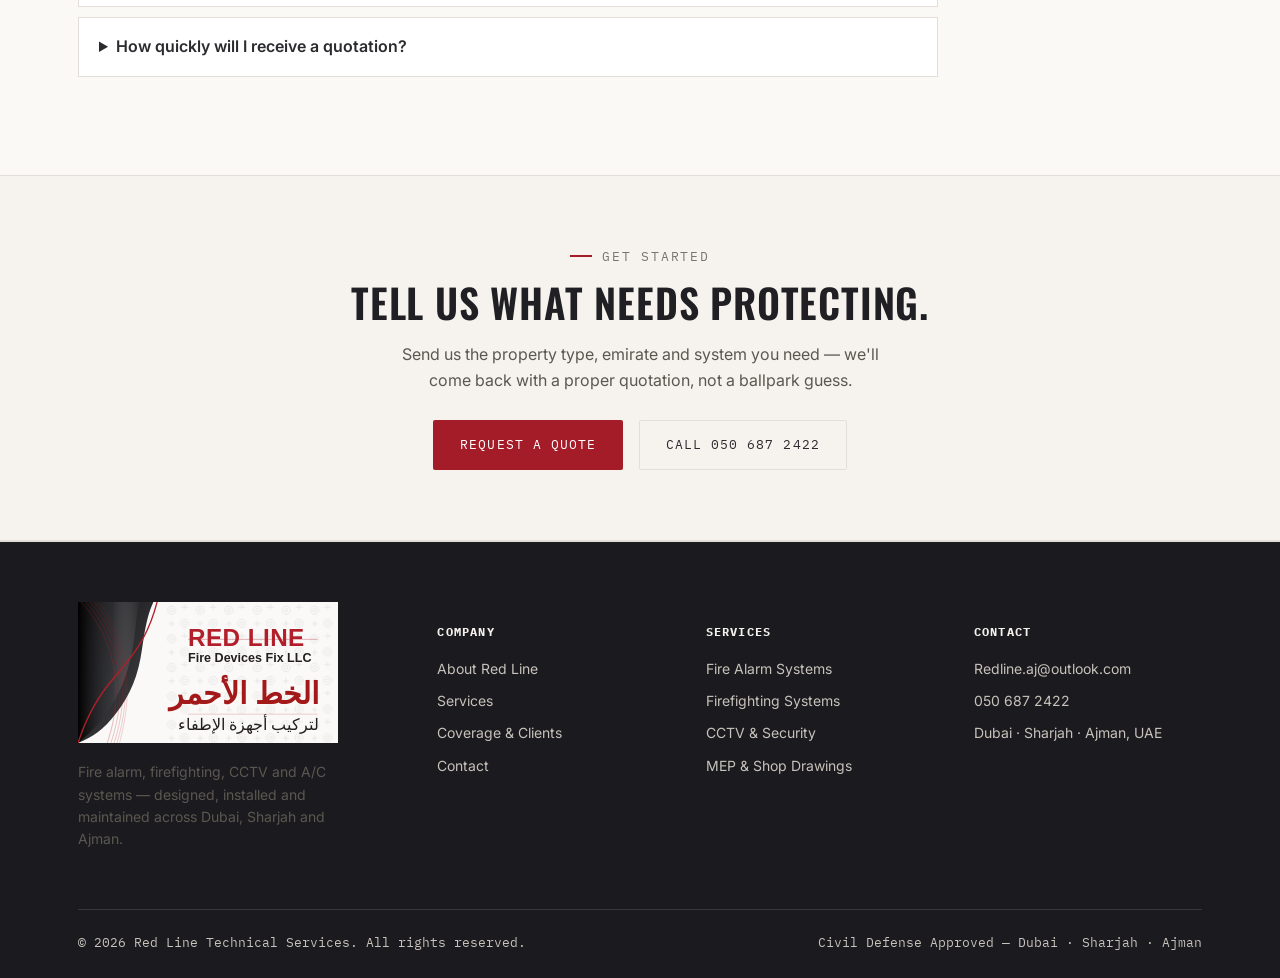
==== commit 072adc6d: "Apply remaining changes Co-authored-by: muadamohd-code <228262912+muadamohd-code@users.noreply.githu" ====
--- a/index.html
+++ b/index.html
@@ -88,8 +88,8 @@
 <!-- Premium photo strip: installation in the field -->
 <div class="premium-split" data-reveal>
   <div class="premium-split-img">
-    <img src="assets/img/redline-shelf.jpg" alt="Red Line branded fire protection equipment ready for installation">
-    <span class="corner-tag">Equipment Supply</span>
+    <img src="assets/img/WhatsApp Image 2026-10-04 at 2.38.30 PM (4) - Copy.jpeg" alt="Fire suppression pump room with FM200 or chemical suppression tanks">
+    <span class="corner-tag">On-site Installation</span>
   </div>
   <div class="premium-split-body">
     <div class="eyebrow">In the Field</div>
@@ -151,7 +151,11 @@
 
 <section class="section section-tight" aria-labelledby="fire-protection-feature">
   <div class="container">
-    <div class="svc-grid-img" style="display:block;">
+    <div class="svc-grid-img">
+      <div class="blueprint" data-reveal>
+        <span class="bp-tr"></span><span class="bp-bl"></span>
+        <img src="assets/img/redline-shelf.jpg" alt="Red Line fire protection equipment ready for installation">
+      </div>
       <div data-reveal>
         <div class="eyebrow">Fire Protection Systems</div>
         <h2 id="fire-protection-feature">Fire protection systems built to perform under pressure.</h2>
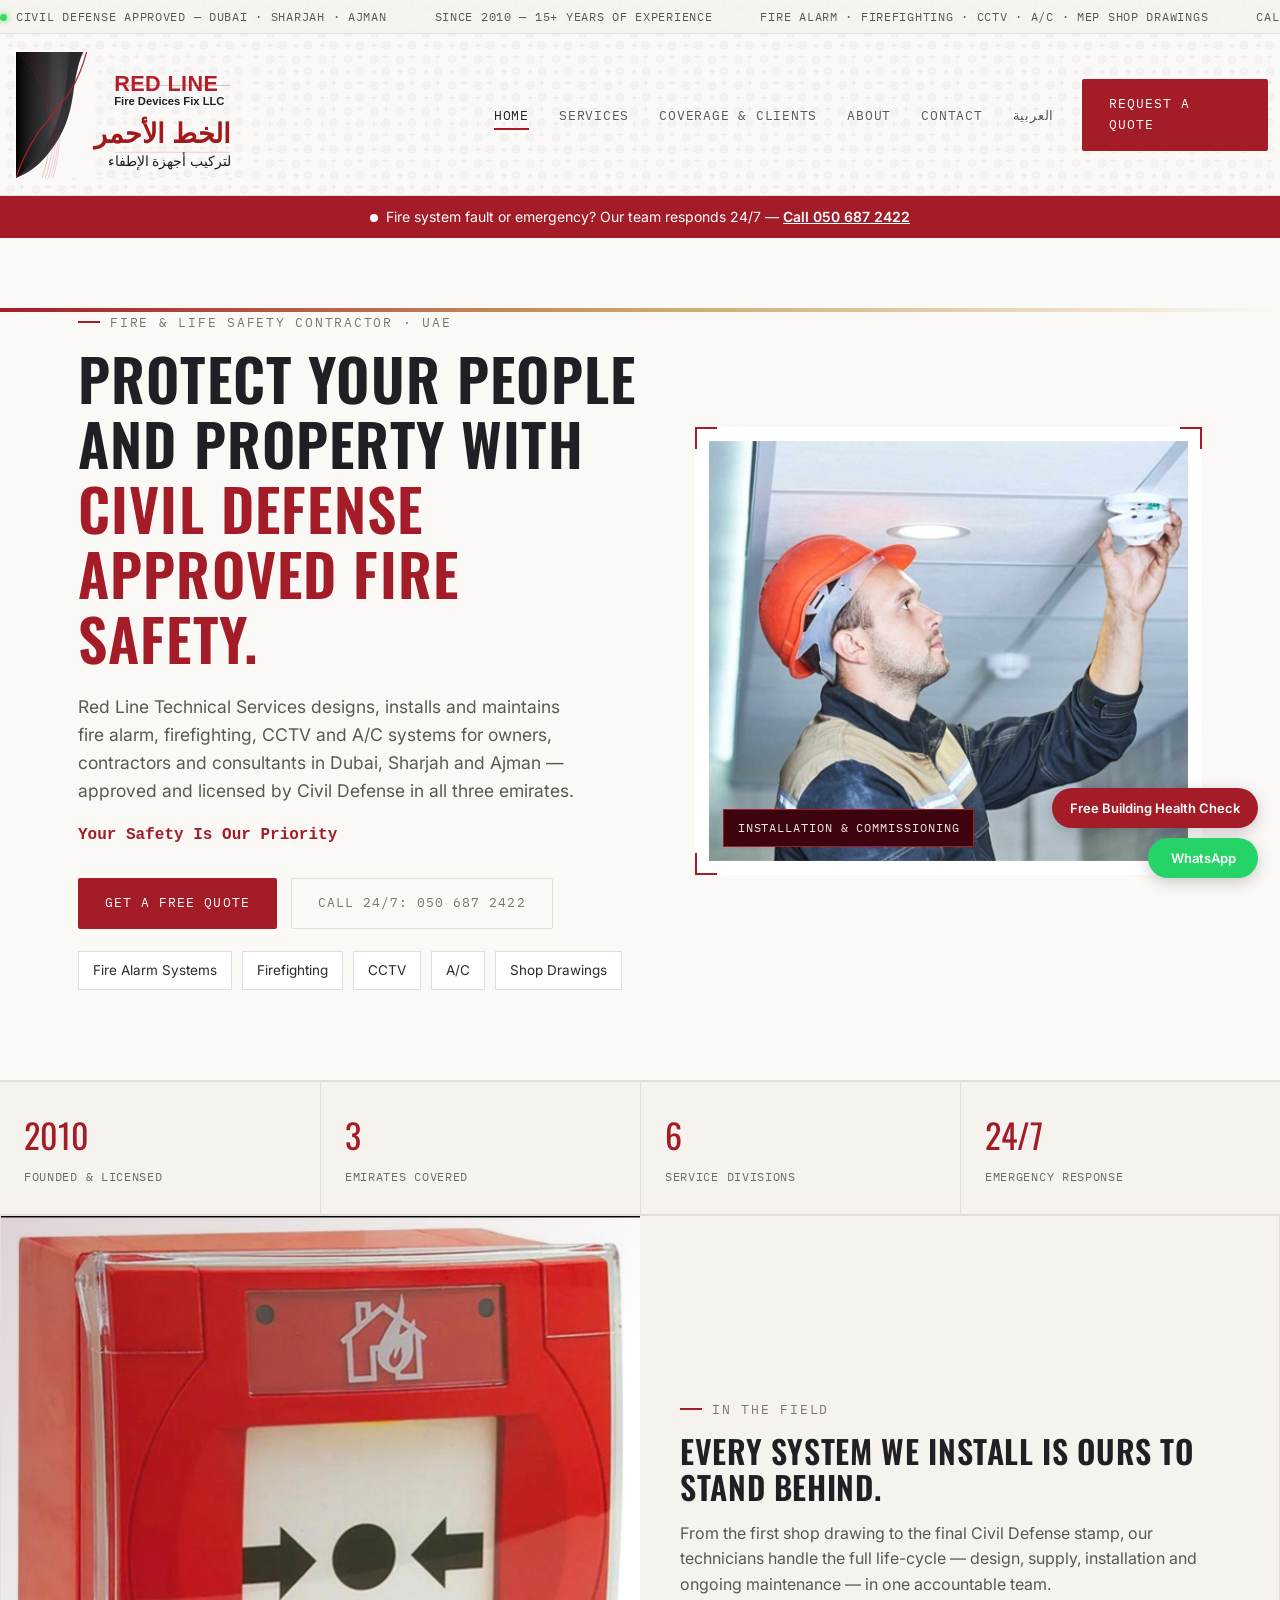
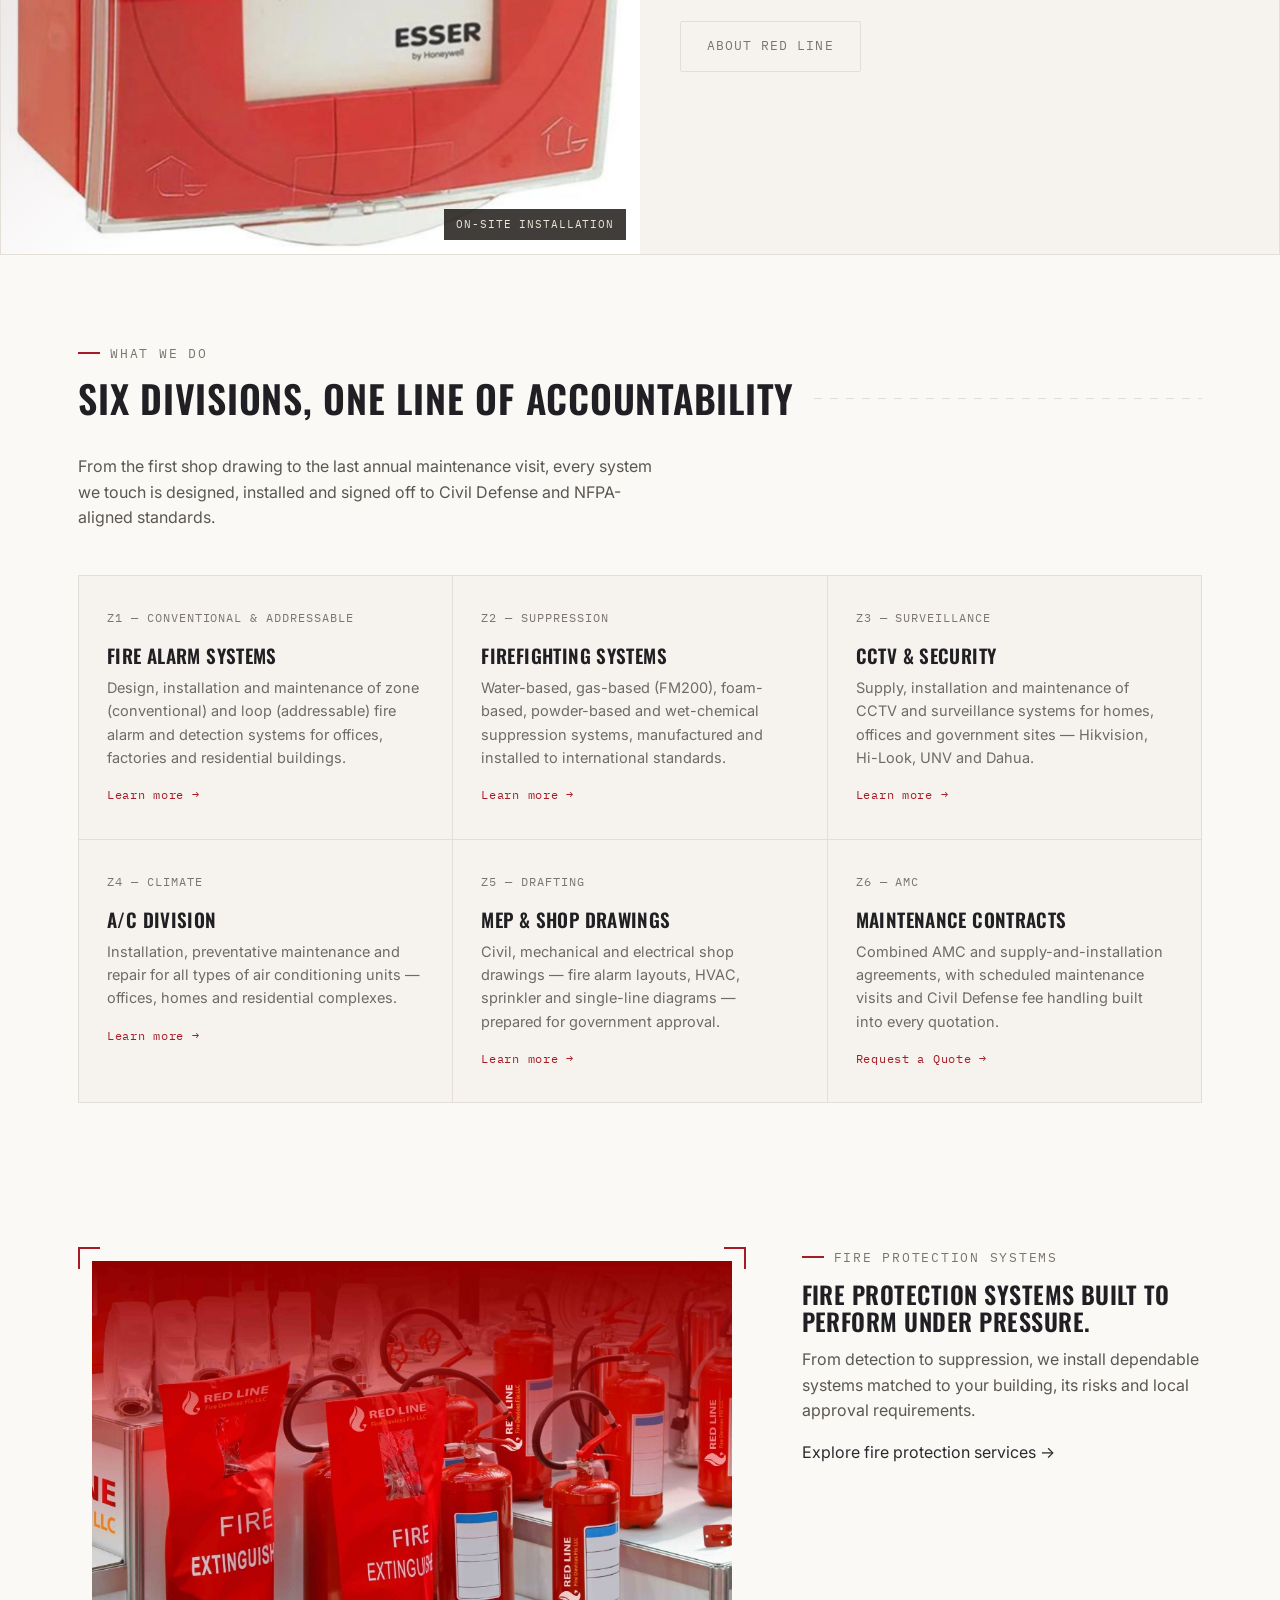
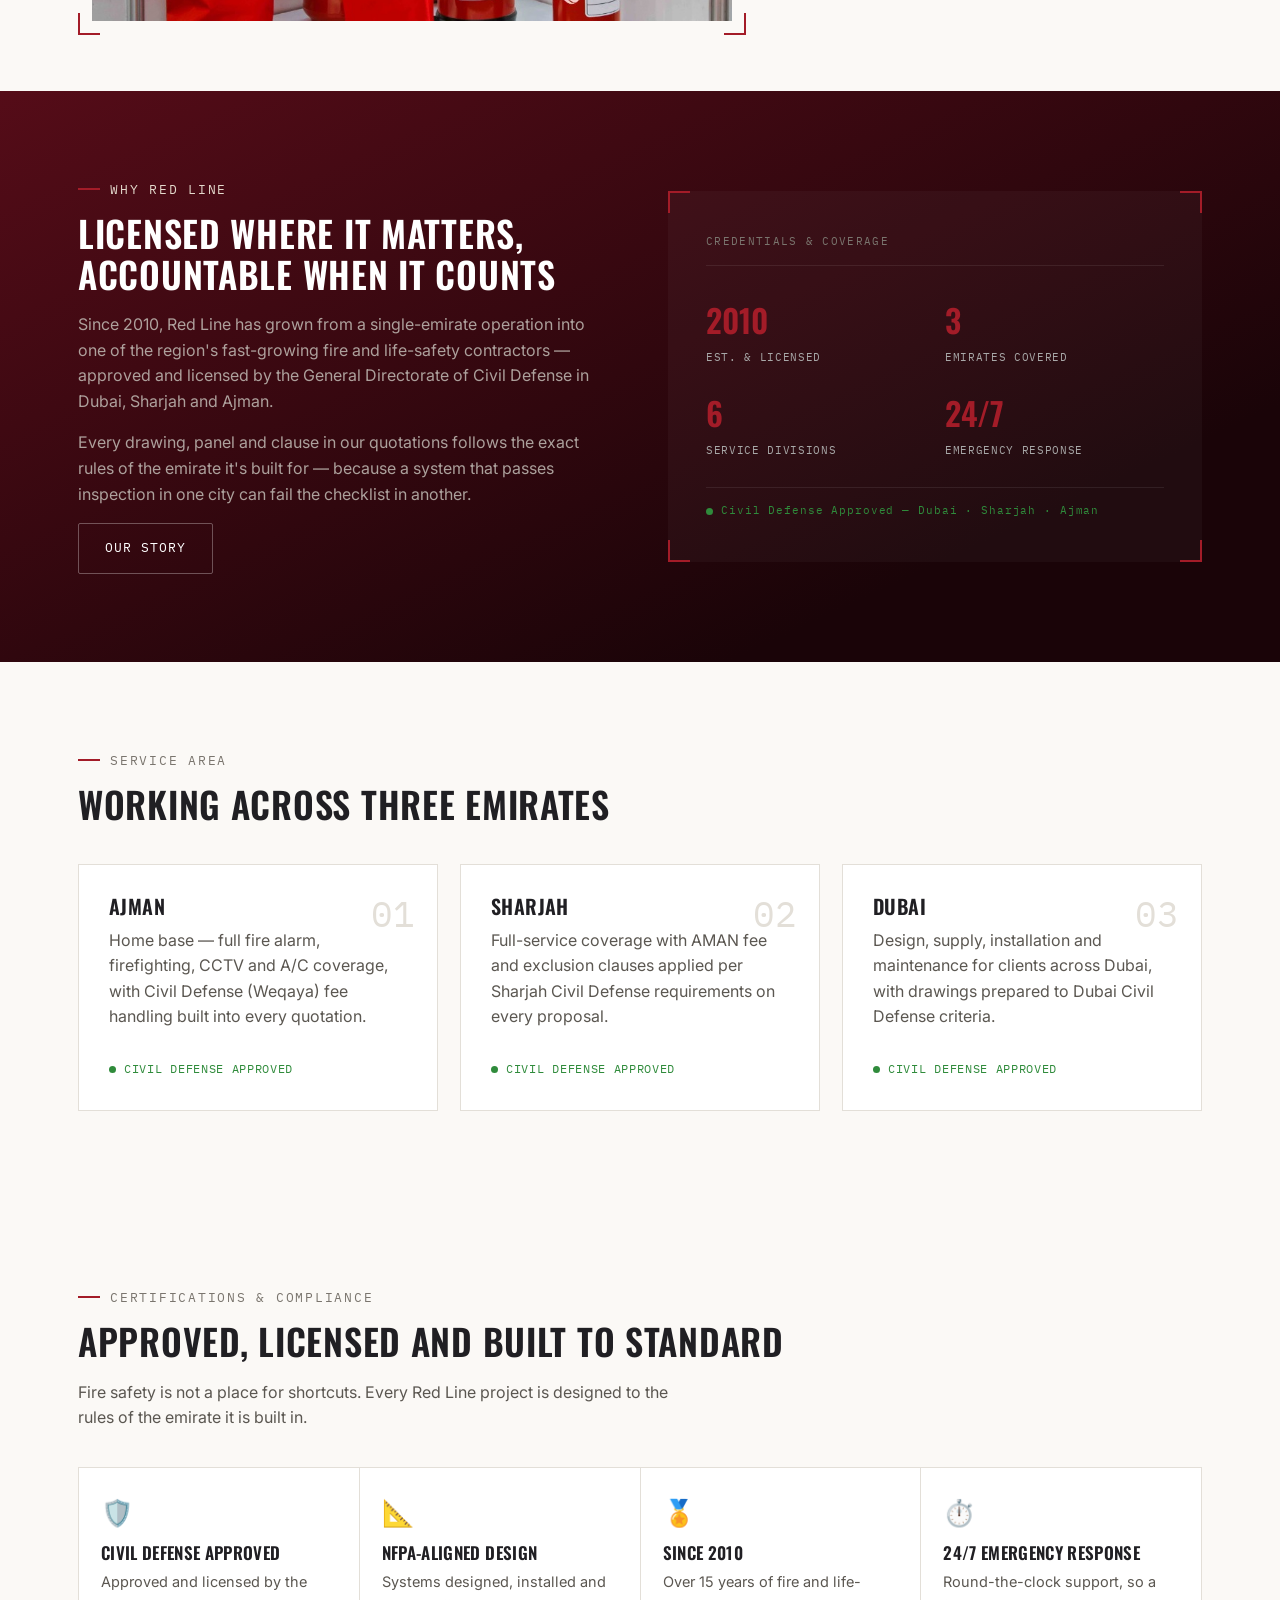
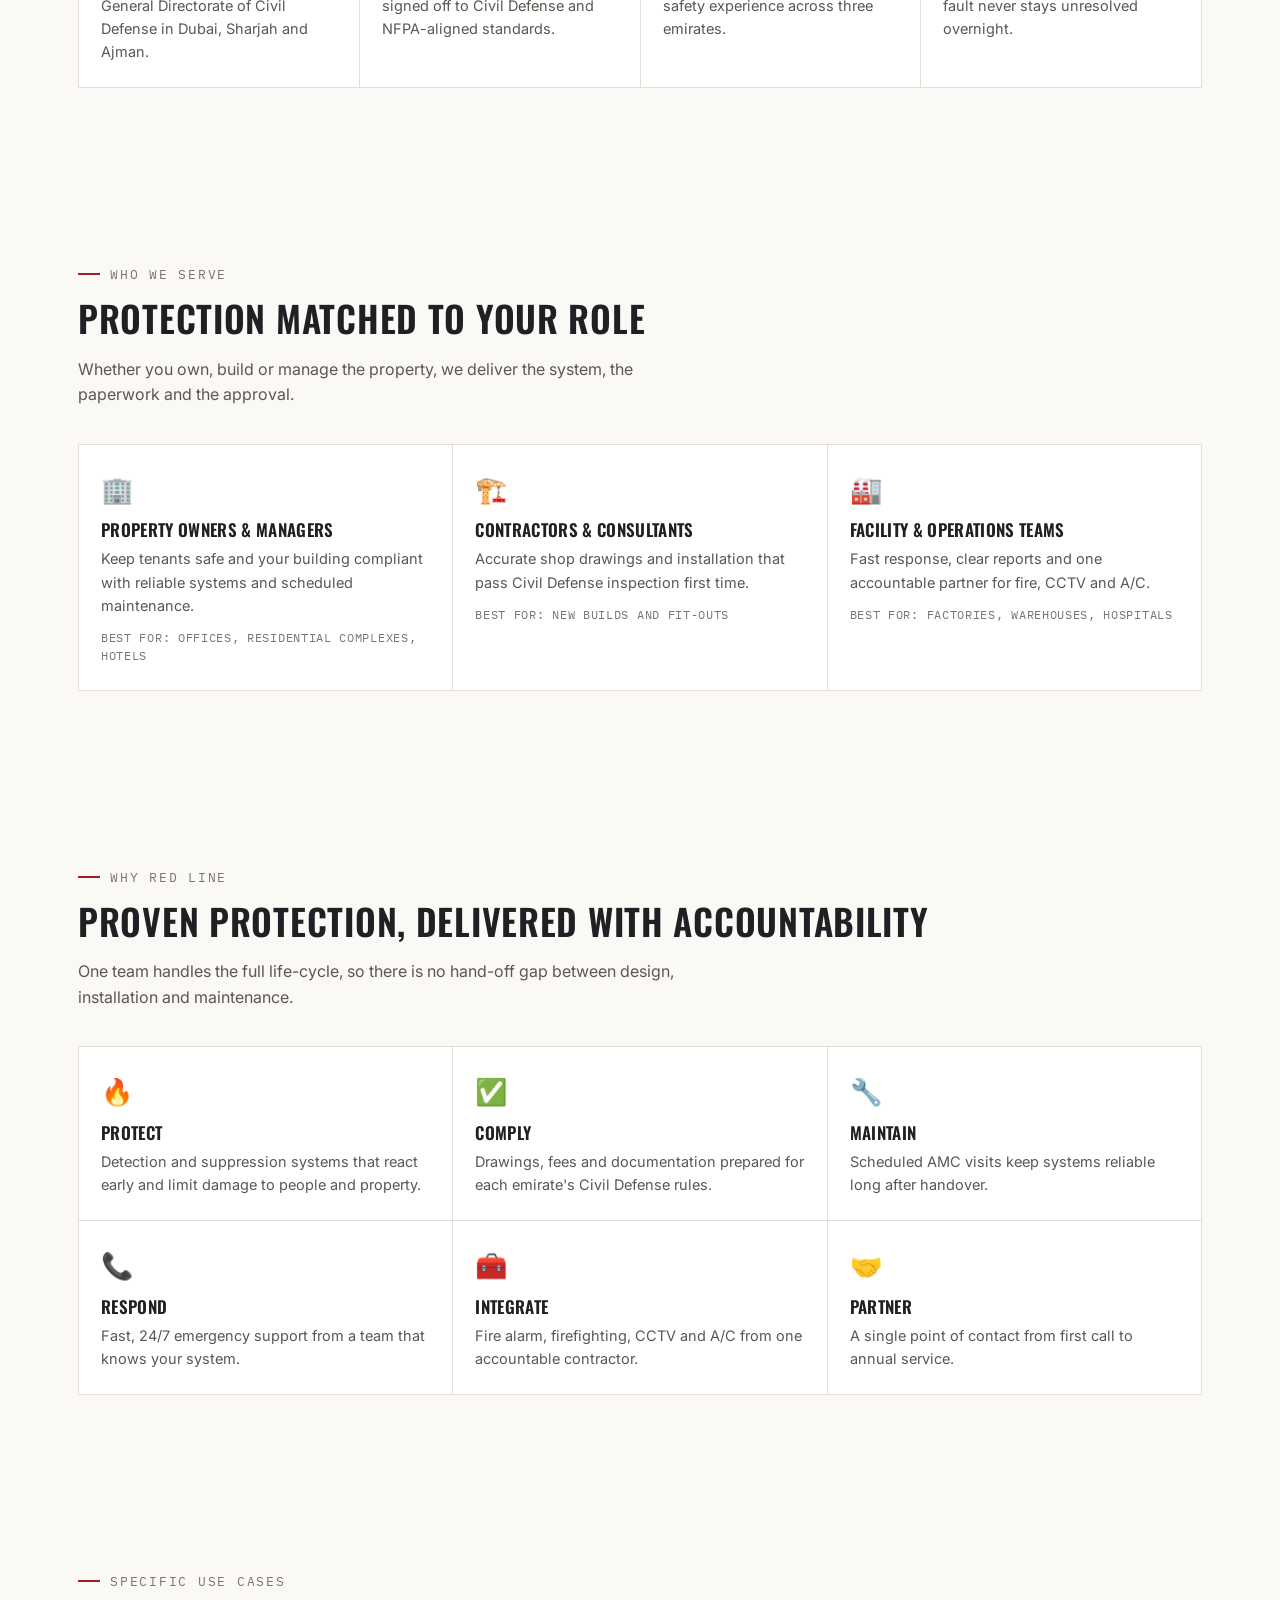
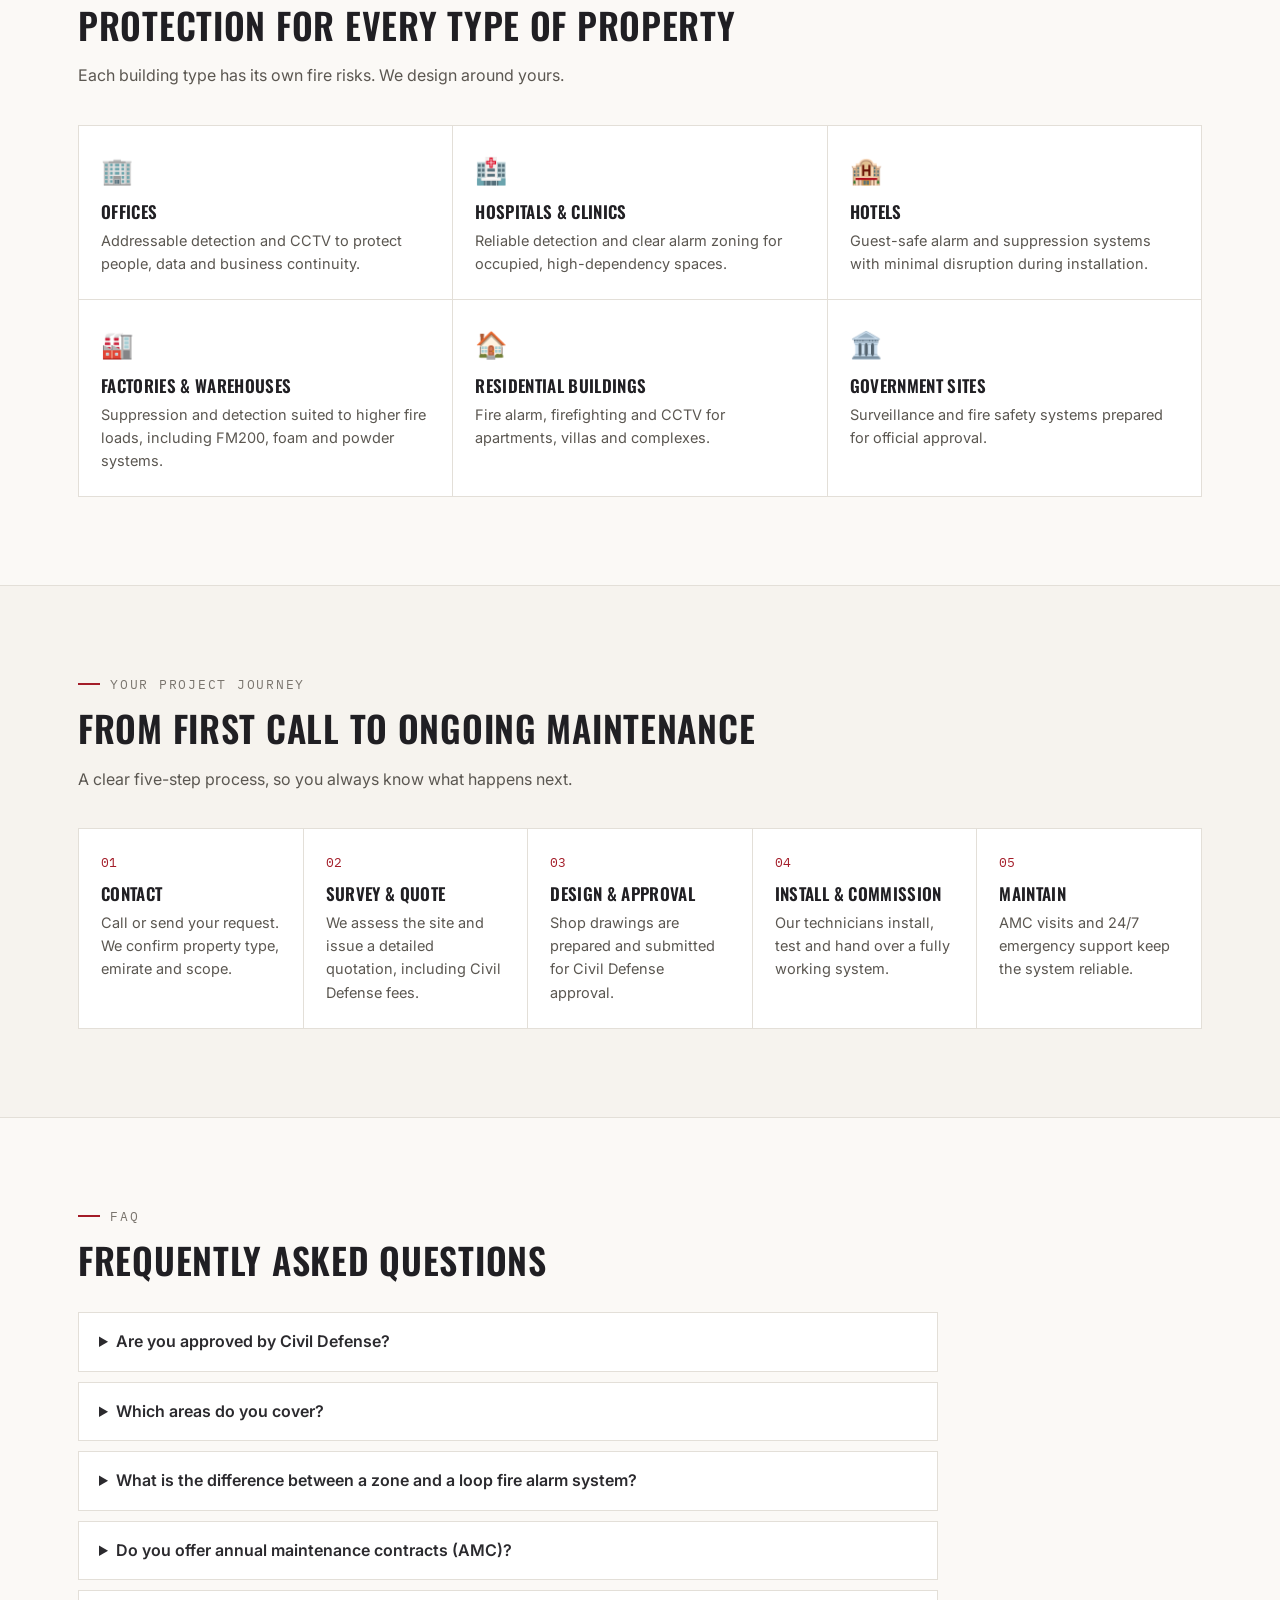
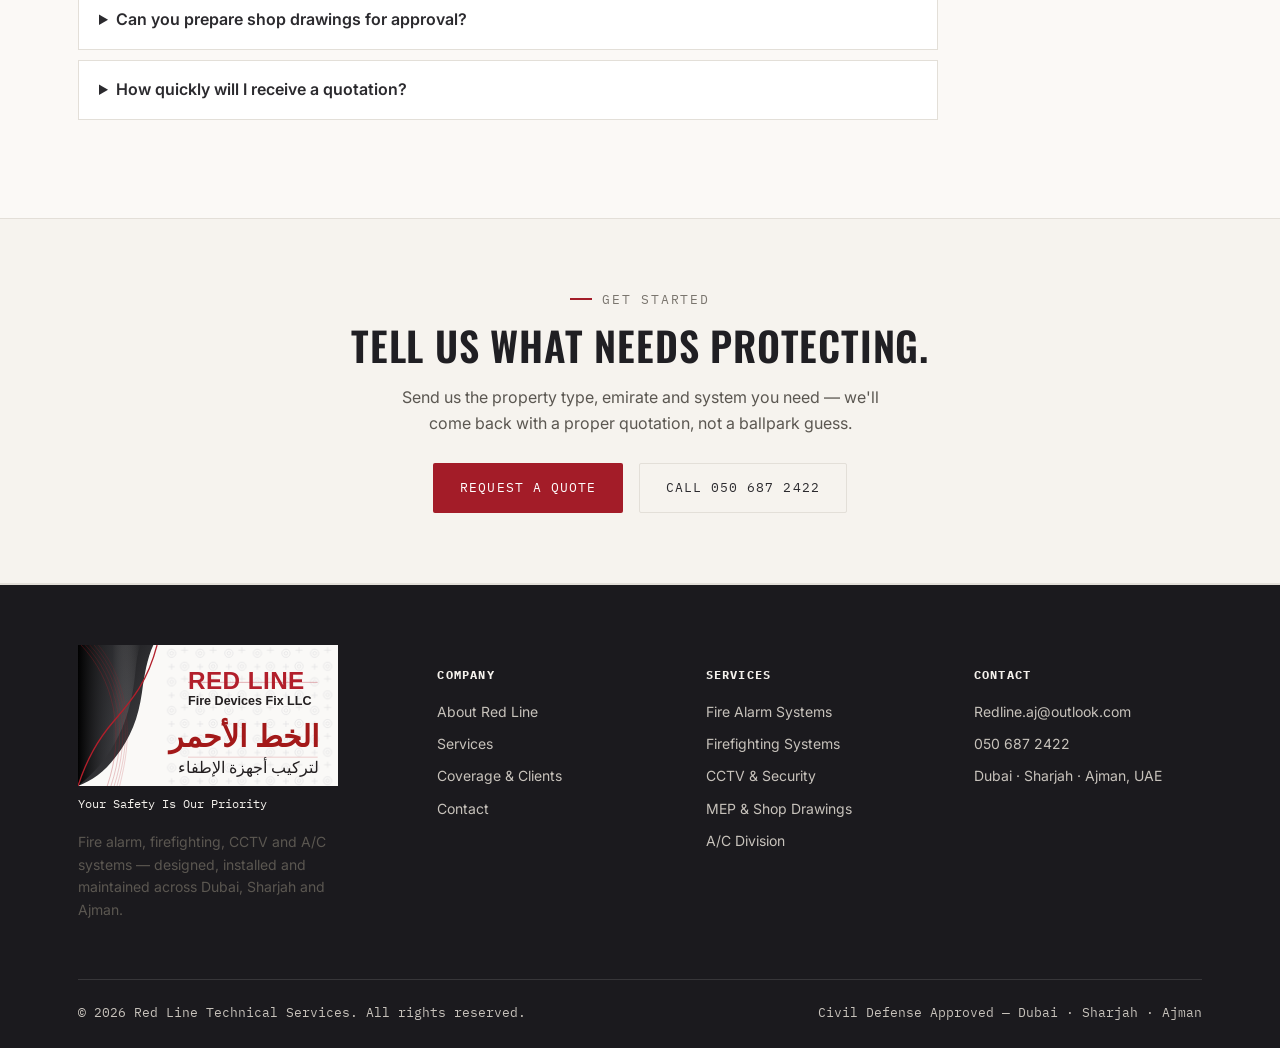
==== commit ca26c69a: "Add site-wide service and contact updates Co-authored-by: muadamohd-code <228262912+muadamohd-code@u" ====
--- a/index.html
+++ b/index.html
@@ -3,8 +3,8 @@
 <head>
 <meta charset="UTF-8">
 <meta name="viewport" content="width=device-width, initial-scale=1.0">
-<title>Red Line Technical Services — Fire Alarm Systems Supplier &amp; Fire Safety Contractor UAE | Dubai · Sharjah · Ajman</title>
-<meta name="description" content="Civil Defense approved fire safety contractor in Dubai, Sharjah and Ajman. Fire alarm systems supplier, firefighting, CCTV surveillance installation and 24/7 emergency response across the UAE.">
+<title>Red Line Technical Services — Fire Safety Installation &amp; Maintenance Contractor | Dubai · Sharjah · Ajman</title>
+<meta name="description" content="Civil Defense approved installation and maintenance contractor for fire alarm, firefighting, CCTV and A/C systems in Dubai, Sharjah and Ajman, with 24/7 emergency response across the UAE.">
 <meta name="keywords" content="fire alarm systems supplier UAE, fire safety contractor Dubai Sharjah Ajman, Civil Defense approved fire protection, CCTV surveillance installation UAE, emergency response fire systems, fire safety systems UAE">
 <link rel="alternate" hreflang="ar" href="index-ar.html">
 <link rel="icon" type="image/png" href="assets/img/flame.png">
@@ -18,11 +18,11 @@
   <div class="status-bar">
     <div class="status-inner">
       <span><span class="dot"></span>CIVIL DEFENSE APPROVED — DUBAI · SHARJAH · AJMAN</span>
-      <span>EST. 2010 — 15+ YEARS IN SERVICE</span>
+      <span>SINCE 2010 — 15+ YEARS OF EXPERIENCE</span>
       <span>FIRE ALARM · FIREFIGHTING · CCTV · A/C · MEP SHOP DRAWINGS</span>
       <span>CALL 050 687 2422 FOR EMERGENCY SERVICE</span>
       <span><span class="dot"></span>CIVIL DEFENSE APPROVED — DUBAI · SHARJAH · AJMAN</span>
-      <span>EST. 2010 — 15+ YEARS IN SERVICE</span>
+      <span>SINCE 2010 — 15+ YEARS OF EXPERIENCE</span>
       <span>FIRE ALARM · FIREFIGHTING · CCTV · A/C · MEP SHOP DRAWINGS</span>
       <span>CALL 050 687 2422 FOR EMERGENCY SERVICE</span>
     </div>
@@ -59,6 +59,7 @@
       <div class="eyebrow">Fire &amp; Life Safety Contractor · UAE</div>
       <h1>Protect your people and property with <em>Civil Defense approved fire safety.</em></h1>
       <p class="lead">Red Line Technical Services designs, installs and maintains fire alarm, firefighting, CCTV and A/C systems for owners, contractors and consultants in Dubai, Sharjah and Ajman — approved and licensed by Civil Defense in all three emirates.</p>
+      <p class="hero-slogan">Your Safety Is Our Priority</p>
       <div class="hero-actions">
         <a href="contact.html" class="btn btn-primary">Get a Free Quote</a>
         <a href="tel:0506872422" class="btn btn-line">Call 24/7: 050 687 2422</a>
@@ -341,6 +342,7 @@
       <div>
         <div class="footer-brand">
           <img src="assets/img/brand-theme.svg" alt="Red Line Fire Devices Fix LLC logo">
+          <p class="footer-slogan">Your Safety Is Our Priority</p>
         </div>
         <p style="font-size:14px;max-width:32ch;">Fire alarm, firefighting, CCTV and A/C systems — designed, installed and maintained across Dubai, Sharjah and Ajman.</p>
       </div>
@@ -360,6 +362,7 @@
           <li><a href="services.html#firefighting">Firefighting Systems</a></li>
           <li><a href="services.html#cctv">CCTV &amp; Security</a></li>
           <li><a href="services.html#mep">MEP &amp; Shop Drawings</a></li>
+          <li><a href="services.html#ac">A/C Division</a></li>
         </ul>
       </div>
       <div>
--- a/assets/css/style.css
+++ b/assets/css/style.css
@@ -404,6 +404,7 @@
 .footer-grid a:hover{ color:#fff; }
 .footer-brand{ margin-bottom:18px; }
 .footer-brand img{ width:min(260px, 100%); height:auto; }
+.footer-slogan{ color:var(--footer-text-strong); font-family:var(--mono); font-size:12px; margin:8px 0 0; }
 .footer-bottom{
   border-top:1px solid rgba(255,255,255,.12); margin-top:44px; padding-top:22px;
   display:flex; justify-content:space-between; font-size:12.5px; color:var(--footer-text); flex-wrap:wrap; gap:10px;
@@ -726,6 +727,23 @@
 .faq-list summary{ cursor:pointer; font-weight:600; color:var(--text); }
 .faq-list details p{ margin:12px 0 0; font-size:15px; }
 .consult-badge{ display:inline-block; margin-top:18px; border:1px solid rgba(255,255,255,.3); padding:6px 12px; font-family:var(--mono); font-size:12px; letter-spacing:.06em; text-transform:uppercase; }
+.hero-slogan{ color:var(--red); font-family:var(--mono); font-weight:600; margin:14px 0 0; }
+.floating-actions{ position:fixed; right:22px; bottom:22px; z-index:60; display:flex; flex-direction:column; align-items:flex-end; gap:10px; }
+.health-check-trigger,.whatsapp-float{ border:0; border-radius:999px; box-shadow:0 4px 16px rgba(0,0,0,.2); cursor:pointer; font:600 13px var(--body); padding:12px 18px; }
+.health-check-trigger{ background:var(--red); color:#fff; }
+.health-check-trigger:hover{ background:var(--red-dark); }
+.whatsapp-float{ background:#25D366; color:#fff; display:inline-flex; align-items:center; justify-content:center; min-width:110px; text-decoration:none; }
+.whatsapp-float:hover{ background:#1EAF54; color:#fff; }
+.health-check-modal{ border:1px solid var(--line); border-top:4px solid var(--red); color:var(--text); max-height:90vh; max-width:560px; padding:28px; width:calc(100% - 32px); }
+.health-check-modal::backdrop{ background:rgba(27,26,30,.72); }
+.health-check-header{ align-items:flex-start; display:flex; justify-content:space-between; gap:16px; }
+.health-check-header h2{ font-size:clamp(22px,4vw,30px); margin-bottom:10px; }
+.health-check-close{ background:none; border:1px solid var(--line); color:var(--text); cursor:pointer; font-size:24px; line-height:1; padding:2px 9px; }
+.health-check-modal form{ margin-top:20px; }
+.health-check-fields{ display:grid; grid-template-columns:1fr 1fr; gap:0 16px; }
+.health-check-fields .field{ margin-bottom:12px; }
+.health-check-modal .health-check-status{ font-family:var(--mono); font-size:13px; margin:14px 0 0; }
+.health-check-modal button:focus-visible,.floating-actions a:focus-visible,.floating-actions button:focus-visible{ outline:3px solid var(--gold); outline-offset:3px; }
 @media (max-width:980px){
   .trust-grid{ grid-template-columns:repeat(2,1fr); }
   .info-grid{ grid-template-columns:repeat(2,1fr); }
@@ -733,4 +751,8 @@
 }
 @media (max-width:620px){
   .trust-grid, .info-grid, .steps-grid{ grid-template-columns:1fr; }
-}
+  .floating-actions{ bottom:calc(16px + env(safe-area-inset-bottom)); right:16px; }
+  .health-check-trigger,.whatsapp-float{ font-size:12px; padding:10px 14px; }
+  .health-check-fields{ grid-template-columns:1fr; }
+  .health-check-modal{ padding:22px; }
+}
